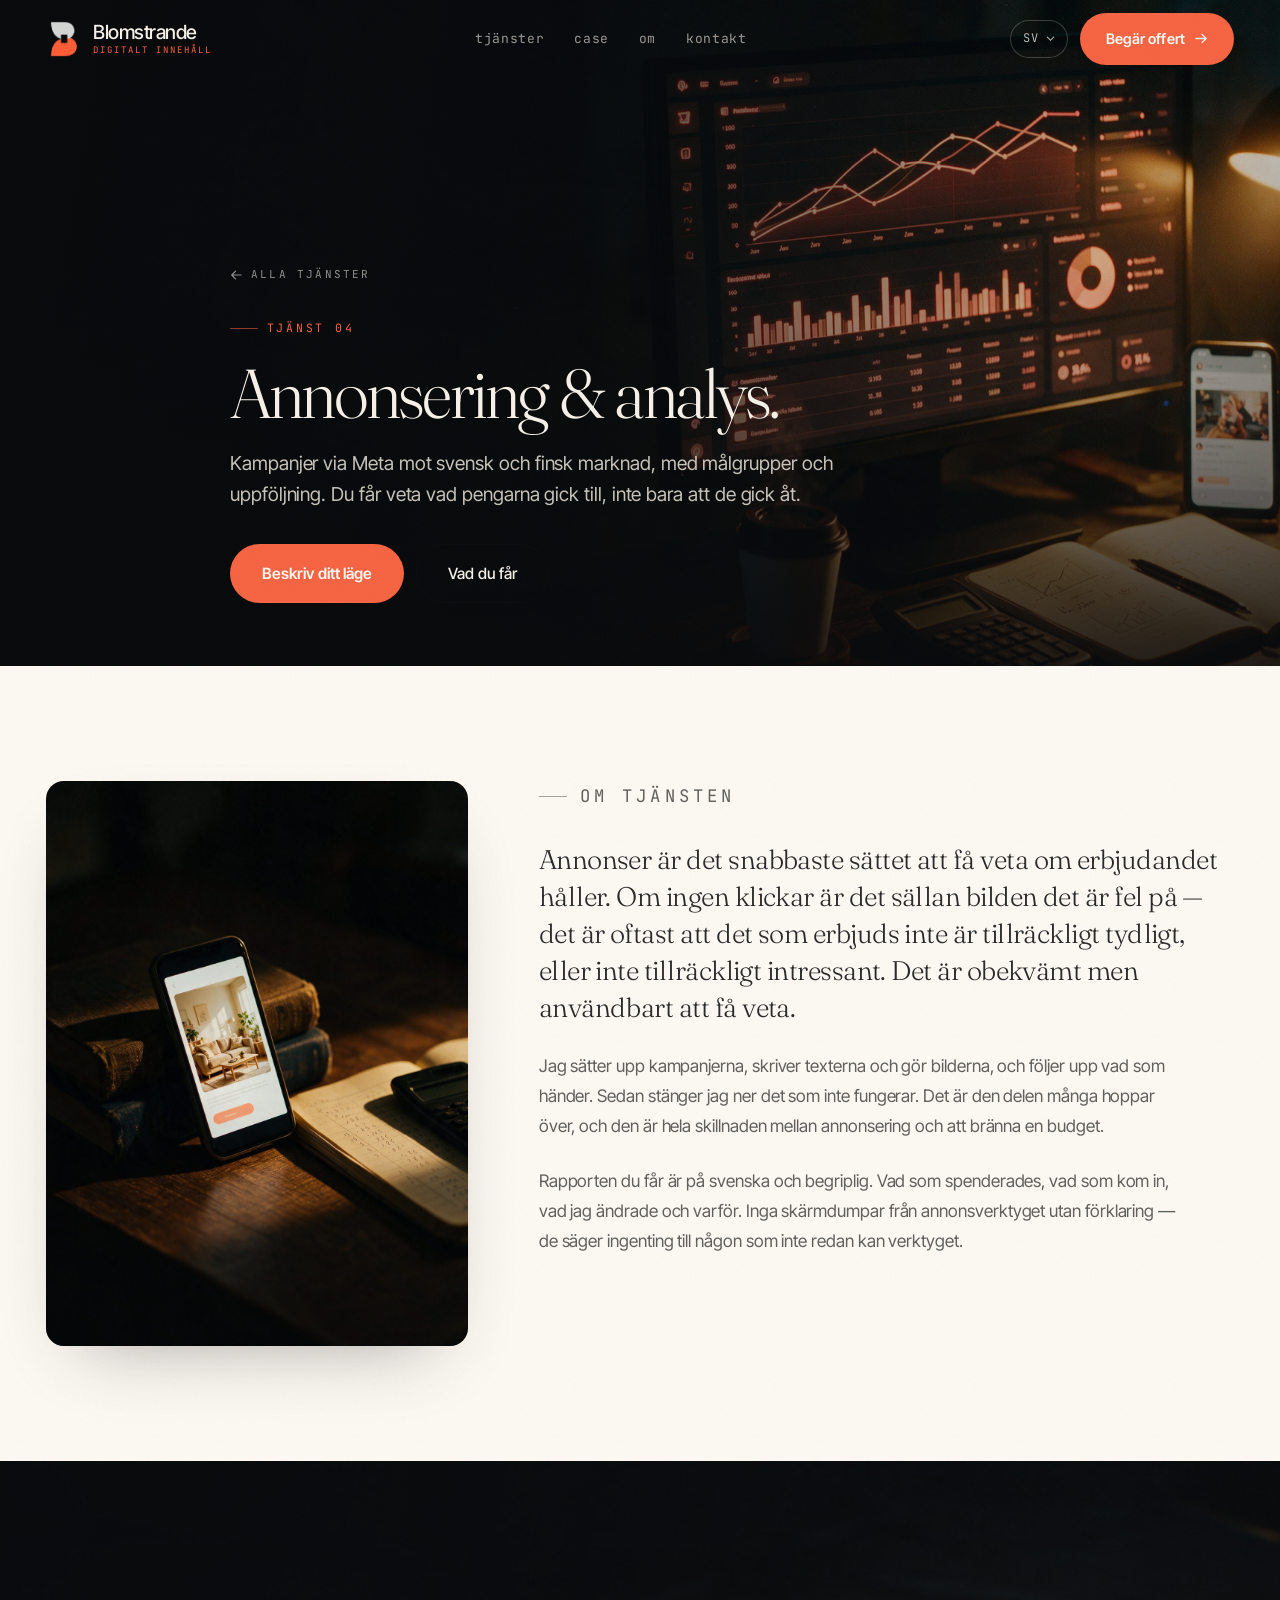
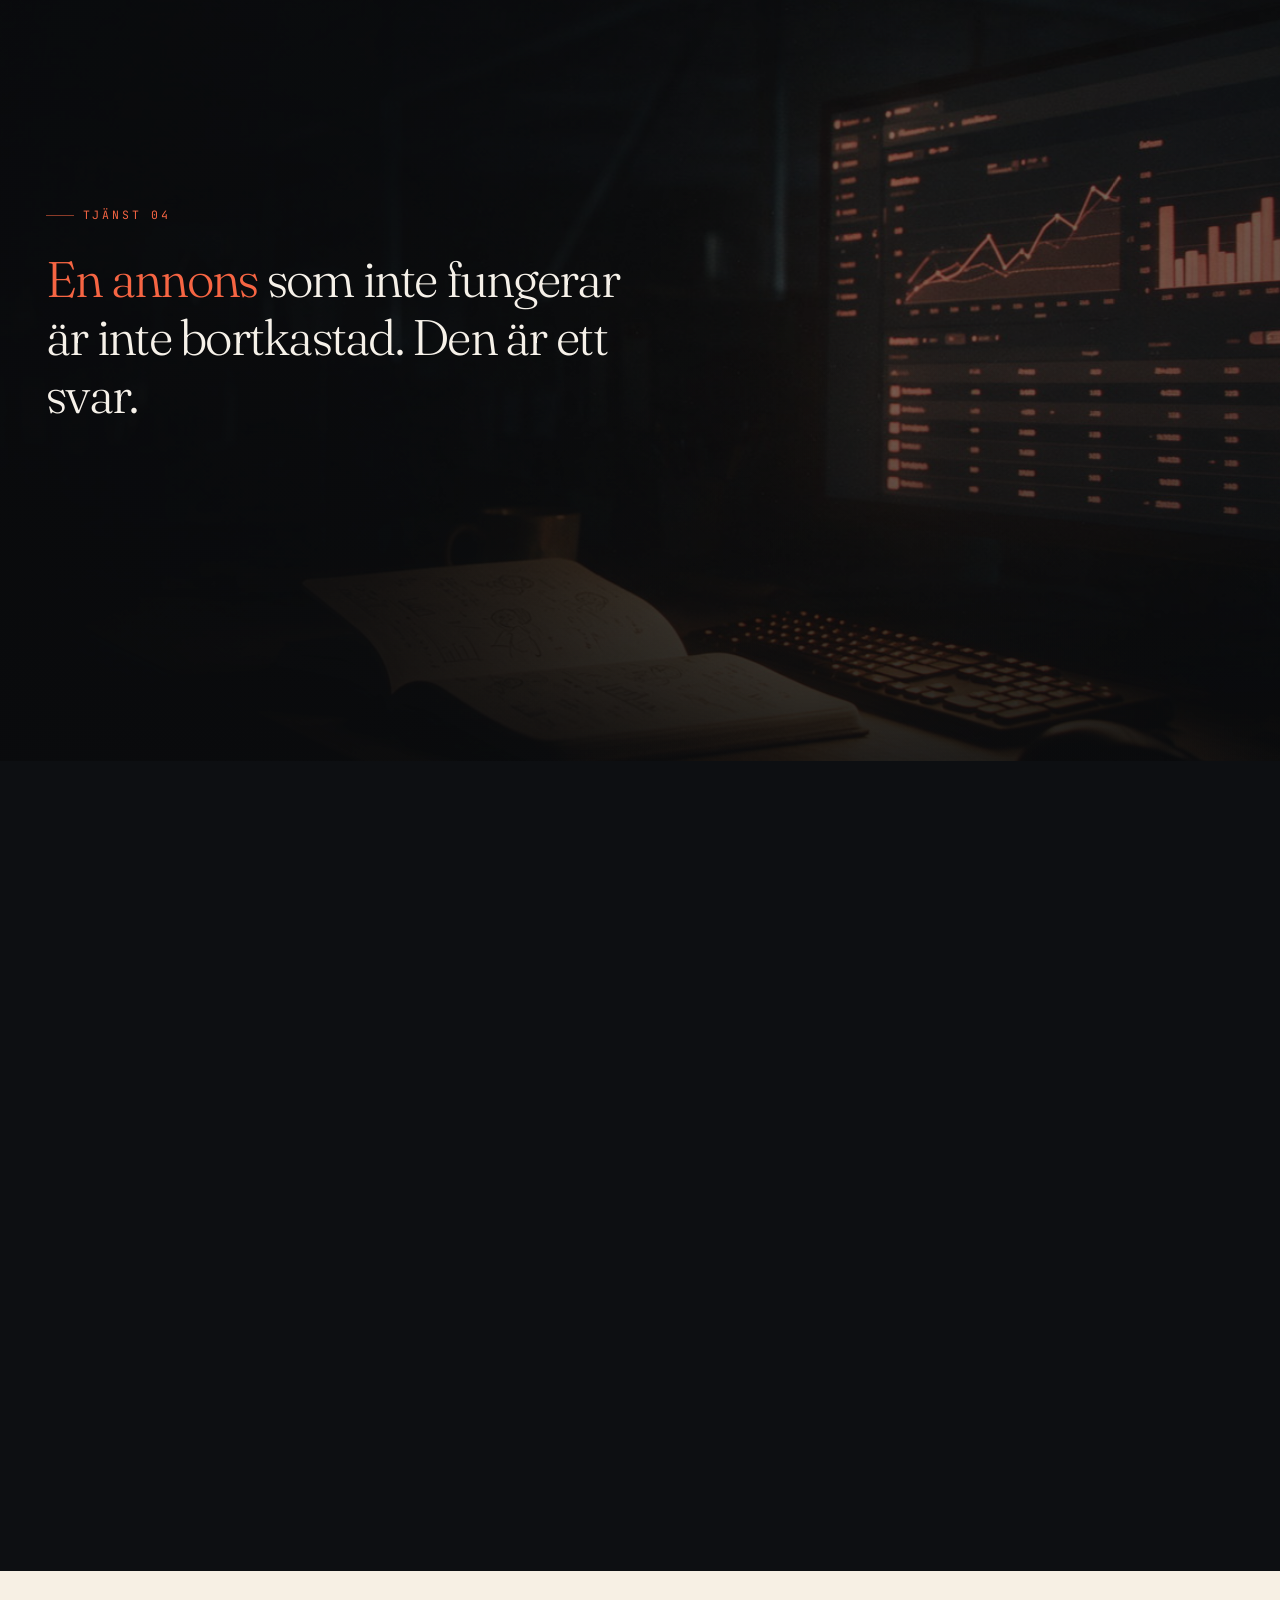
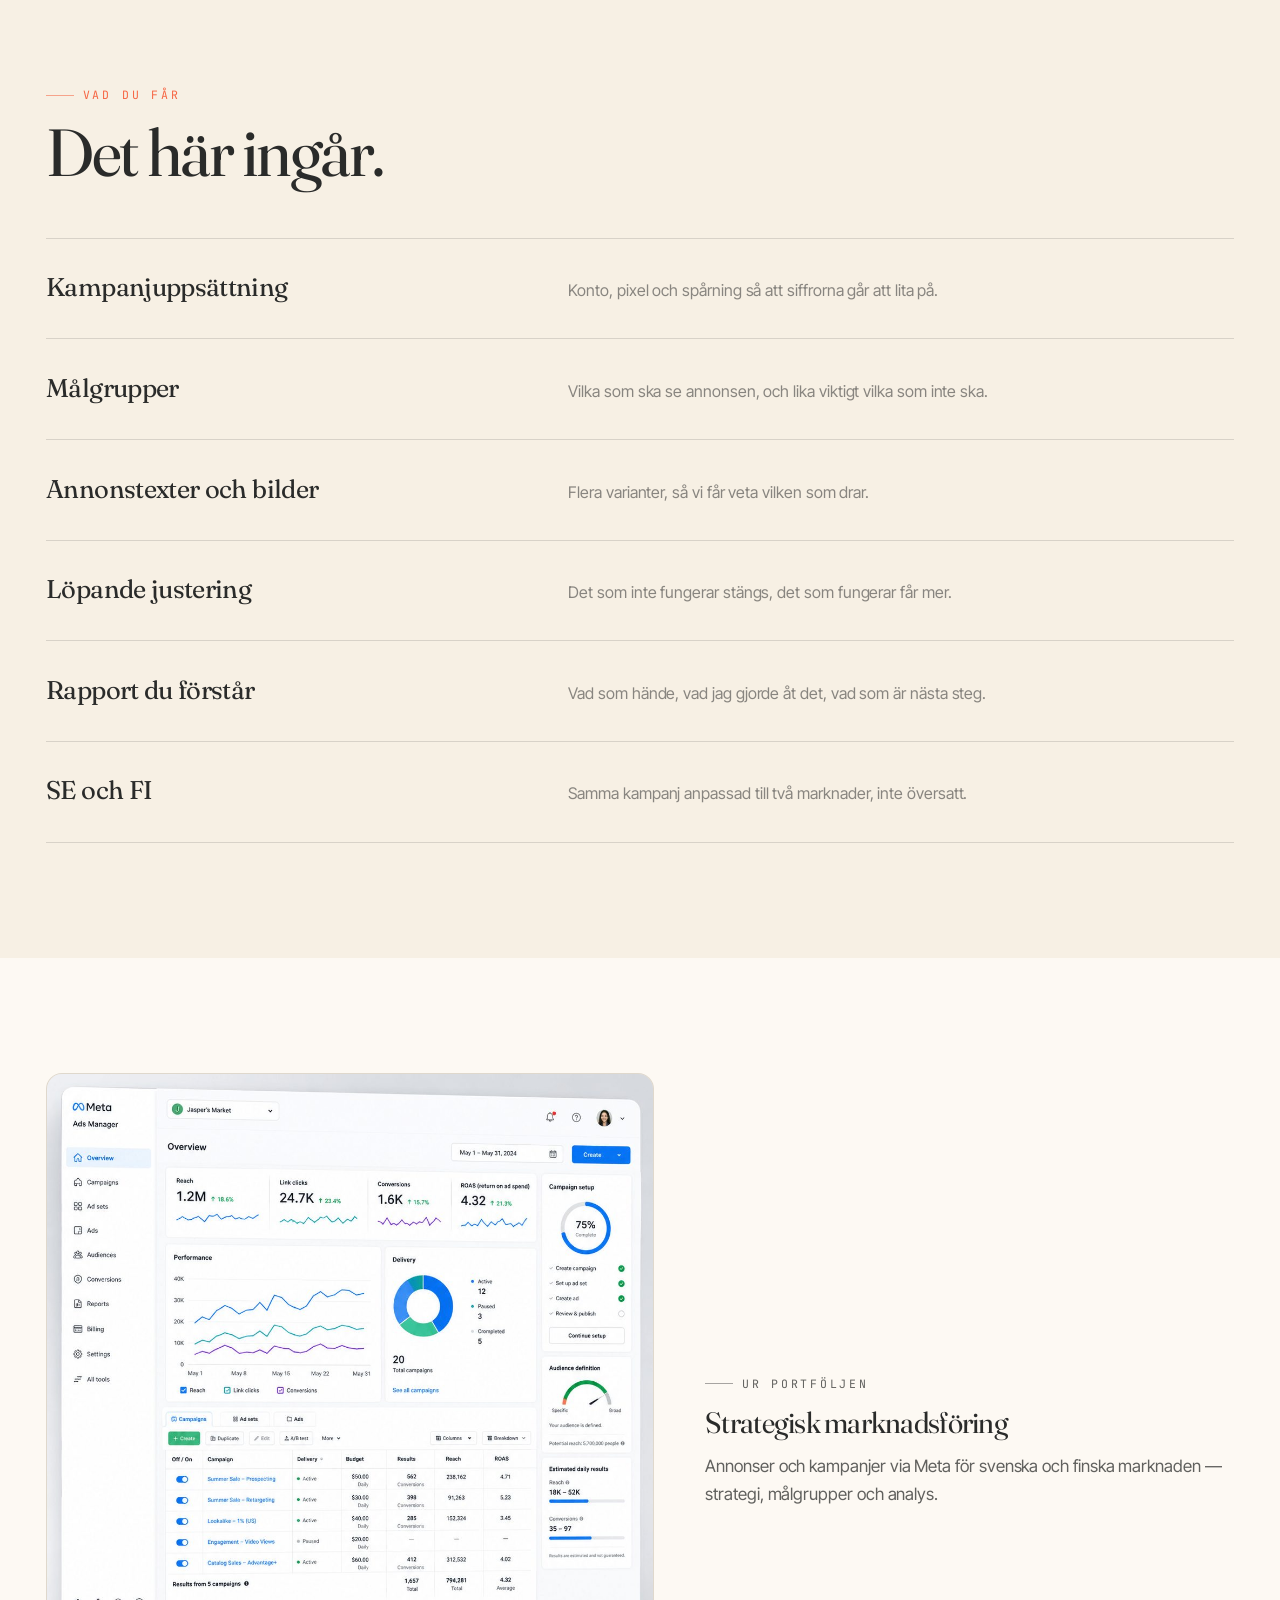
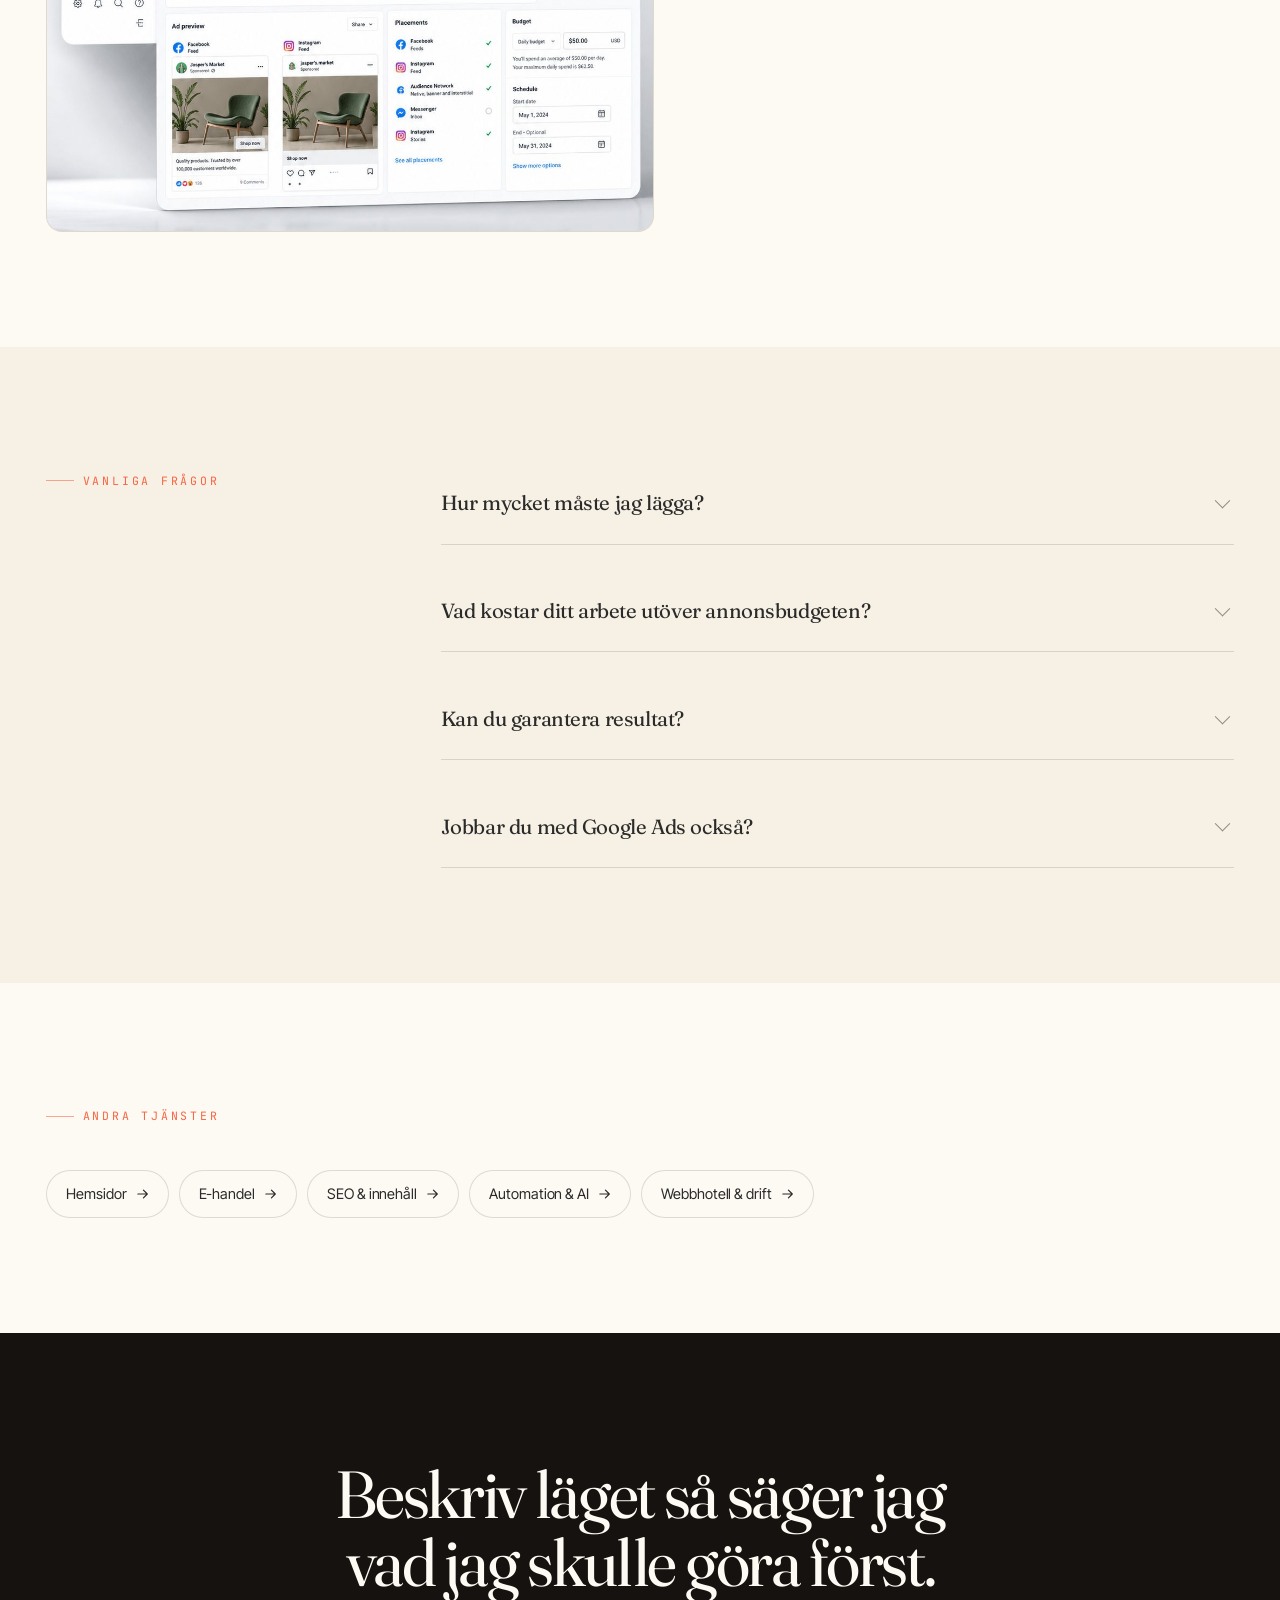
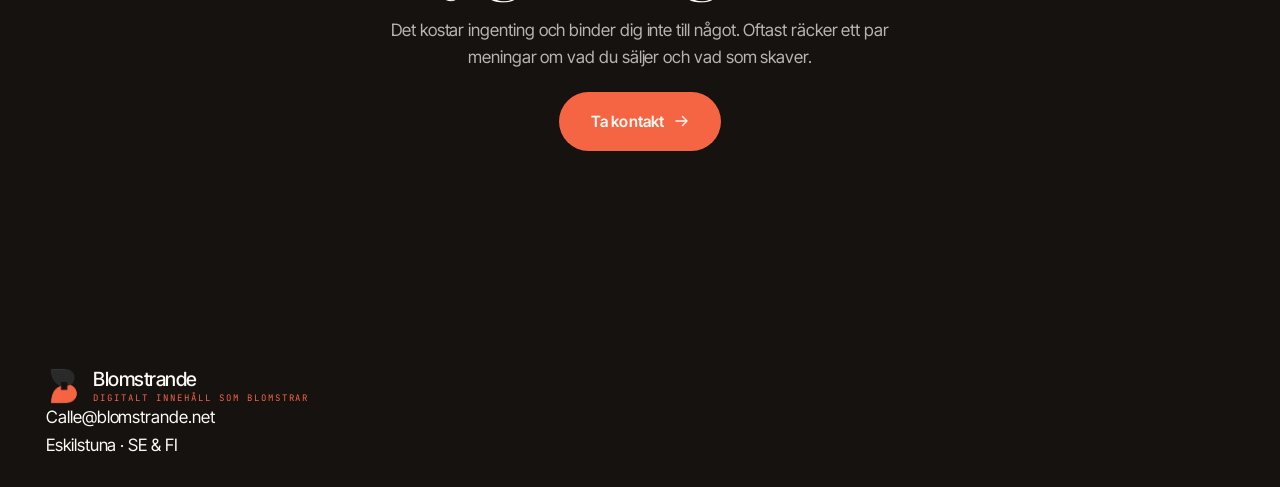
==== tjanster/annonsering-analys/index.html @ 5d193896 "tjänsternas undersidor" ====
<!DOCTYPE html>
<html lang="sv" data-title-sv="Annonsering & analys. — Blomstrande" data-title-en="Advertising & analytics. — Blomstrande">
<head>
<meta charset="utf-8">
<meta name="viewport" content="width=device-width, initial-scale=1, viewport-fit=cover">
<title>Annonsering & analys. — Blomstrande</title>
<meta name="description" content="Kampanjer via Meta mot svensk och finsk marknad, med målgrupper och uppföljning. Du får veta vad pengarna gick till, inte bara att de gick åt.">
<meta name="theme-color" content="#FDF9F3">
<link rel="canonical" href="https://blomstrande.net/tjanster/annonsering-analys/">

<meta property="og:type" content="article">
<meta property="og:title" content="Annonsering & analys. — Blomstrande">
<meta property="og:description" content="Kampanjer via Meta mot svensk och finsk marknad, med målgrupper och uppföljning. Du får veta vad pengarna gick till, inte bara att de gick åt.">
<meta property="og:url" content="https://blomstrande.net/tjanster/annonsering-analys/">
<meta property="og:image" content="https://blomstrande.net/assets/sub-annons.jpg">
<meta property="og:site_name" content="Blomstrande">
<meta name="twitter:card" content="summary_large_image">
<meta name="twitter:image" content="https://blomstrande.net/assets/sub-annons.jpg">

<link rel="icon" href="../../assets/logo-mark.png">
<link rel="preconnect" href="https://fonts.googleapis.com">
<link rel="preconnect" href="https://fonts.gstatic.com" crossorigin>
<link rel="stylesheet" href="https://fonts.googleapis.com/css2?family=Fraunces:ital,opsz,wght@0,9..144,300;0,9..144,400;0,9..144,500;1,9..144,300;1,9..144,400&family=Inter+Tight:wght@300;400;500;600&family=JetBrains+Mono:wght@400;500&display=swap">
<link rel="stylesheet" href="../../styles.css">

<script>
  document.documentElement.className += ' js';
  if (matchMedia('(prefers-reduced-motion: reduce)').matches) {
    document.documentElement.className += ' reduce';
  }
  try {
    var l = localStorage.getItem('bl-lang');
    if (l === 'en' || l === 'sv') document.documentElement.lang = l;
  } catch (e) {}
</script>
</head>

<body class="sub">

<div class="grain" aria-hidden="true"></div>
<div class="progress" id="progress" aria-hidden="true"></div>
<a class="skip" href="#innehall" data-i18n="skip">Hoppa till innehållet</a>

<header class="nav" id="nav">
  <div class="nav__in wrap">
    <a class="brand" href="../../index.html" aria-label="Blomstrande — Digitalt innehåll">
      <img class="brand__mark" src="../../assets/logo-mark.png" alt="" width="200" height="191" aria-hidden="true">
      <span class="brand__txt"><b>Blomstrande</b><i data-i18n="brandSub">Digitalt innehåll</i></span>
    </a>
    <nav class="nav__links" aria-label="Huvudmeny">
      <a href="../../index.html#tjanster"><span data-i18n="navServices">tjänster</span></a>
      <a href="../../index.html#case"><span data-i18n="navWork">case</span></a>
      <a href="../../index.html#om"><span data-i18n="navAbout">om</span></a>
      <a href="../../index.html#kontakt"><span data-i18n="navContact">kontakt</span></a>
    </nav>
    <div class="nav__side">
      <div class="lang" id="lang">
        <button class="lang__btn" type="button" aria-haspopup="true" aria-expanded="false" id="langBtn">
          <span id="langCur">SV</span>
          <svg viewBox="0 0 10 10" width="9" height="9" aria-hidden="true"><path d="M1.5 3.5 5 7l3.5-3.5" fill="none" stroke="currentColor" stroke-width="1.2" stroke-linecap="round"/></svg>
        </button>
        <div class="lang__menu" role="menu">
          <button type="button" data-lang="sv" role="menuitem"><b>SV</b> Svenska</button>
          <button type="button" data-lang="en" role="menuitem"><b>EN</b> English</button>
        </div>
      </div>
      <a class="btn btn--gold" href="../../index.html#kontakt" data-magnetic>
        <span data-i18n="navCta">Begär offert</span>
        <svg class="btn__arw" viewBox="0 0 14 14" width="13" height="13" aria-hidden="true"><path d="M1 7h11M7.5 2.5 12 7l-4.5 4.5" fill="none" stroke="currentColor" stroke-width="1.35" stroke-linecap="round" stroke-linejoin="round"/></svg>
      </a>
      <button class="burger" id="burger" type="button" aria-label="Meny" aria-expanded="false"><span></span></button>
    </div>
  </div>
</header>

<div class="mobile" id="mobile">
  <nav class="mobile__nav">
    <a href="../../index.html#tjanster"><em>01</em> <span data-i18n="navServices">tjänster</span></a>
    <a href="../../index.html#case"><em>02</em> <span data-i18n="navWork">case</span></a>
    <a href="../../index.html#om"><em>03</em> <span data-i18n="navAbout">om</span></a>
    <a href="../../index.html#kontakt"><em>04</em> <span data-i18n="navContact">kontakt</span></a>
  </nav>
  <div class="mobile__foot">
    <a href="mailto:Calle@blomstrande.net">Calle@blomstrande.net</a>
    <span>Eskilstuna · SE</span>
  </div>
</div>

<main id="innehall">

<section class="subhero" data-spotlight>
  <div class="subhero__media" aria-hidden="true">
    <img src="../../assets/sub-annons.jpg" alt="" width="1920" height="1080" fetchpriority="high">
  </div>
  <div class="subhero__scrim" aria-hidden="true"></div>
  <div class="wrap subhero__in">
    <a class="tillbaka" href="../../index.html#tjanster">
      <svg viewBox="0 0 14 14" width="12" height="12" fill="none" aria-hidden="true"><path d="M13 7H2M6.5 2.5 2 7l4.5 4.5" stroke="currentColor" stroke-width="1.4" stroke-linecap="round" stroke-linejoin="round"/></svg>
      <span data-i18n="allaTjanster">Alla tjänster</span>
    </a>
    <p class="eyebrow" data-i18n="p4eyebrow">Tjänst 04</p>
    <h1 class="h1 subhero__h1" data-i18n="p4h1">Annonsering &amp; analys.</h1>
    <p class="subhero__lead" data-i18n="p4lead">Kampanjer via Meta mot svensk och finsk marknad, med målgrupper och uppföljning. Du får veta vad pengarna gick till, inte bara att de gick åt.</p>
    <div class="subhero__cta">
      <a class="btn btn--gold btn--lg" href="../../index.html#kontakt" data-magnetic><span data-i18n="subCta">Beskriv ditt läge</span></a>
      <a class="btn btn--ghost btn--lg" href="#far" data-magnetic><span data-i18n="subCta2">Vad du får</span></a>
    </div>
  </div>
</section>

<section class="sektion">
  <div class="wrap intro">
    <figure class="intro__bild" data-reveal>
      <img src="../../assets/sub-annonsering-analys-detalj.jpg" alt="" loading="lazy" width="1200" height="1600">
    </figure>
    <div class="intro__text">
      <p class="eyebrow" data-reveal><span data-i18n="omTjansten">Om tjänsten</span></p>
        <p data-reveal data-i18n="p4p0">Annonser är det snabbaste sättet att få veta om erbjudandet håller. Om ingen klickar är det sällan bilden det är fel på — det är oftast att det som erbjuds inte är tillräckligt tydligt, eller inte tillräckligt intressant. Det är obekvämt men användbart att få veta.</p>
        <p data-reveal data-i18n="p4p1">Jag sätter upp kampanjerna, skriver texterna och gör bilderna, och följer upp vad som händer. Sedan stänger jag ner det som inte fungerar. Det är den delen många hoppar över, och den är hela skillnaden mellan annonsering och att bränna en budget.</p>
        <p data-reveal data-i18n="p4p2">Rapporten du får är på svenska och begriplig. Vad som spenderades, vad som kom in, vad jag ändrade och varför. Inga skärmdumpar från annonsverktyget utan förklaring — de säger ingenting till någon som inte redan kan verktyget.</p>
    </div>
  </div>
</section>

<!-- Bandet: bilden nålas fast och meningen tänds ord för ord med scrollen.
     Klippningen ligger i __pin, aldrig på sektionen — overflow:hidden på en
     förälder skapar en scroll-container och dödar position:sticky. -->
<section class="tband">
  <div class="tband__bg" aria-hidden="true">
    <div class="tband__pin"><img src="../../assets/sub-annonsering-analys-band.jpg" alt="" loading="lazy" width="2560" height="1097"></div>
  </div>
  <div class="tband__track" data-scrub-track>
    <div class="tband__sticky">
      <div class="wrap">
        <p class="eyebrow eyebrow--light"><span data-i18n="p4eyebrow">Tjänst 04</span></p>
        <p class="scrub" data-scrub-text data-i18n="p4band">En annons som inte fungerar är inte bortkastad. Den är ett svar.</p>
      </div>
    </div>
  </div>
</section>

<section class="sektion sektion--band" id="far">
  <div class="wrap">
    <div class="sub__head">
      <p class="eyebrow" data-reveal><span data-i18n="duFar">Vad du får</span></p>
      <h2 class="h2" data-reveal data-i18n="duFarTitel">Det här ingår.</h2>
    </div>
    <ol class="far" data-reveal-group>
        <li data-reveal>
          <h3 data-i18n="p4f0t">Kampanjuppsättning</h3>
          <p data-i18n="p4f0b">Konto, pixel och spårning så att siffrorna går att lita på.</p>
        </li>
        <li data-reveal>
          <h3 data-i18n="p4f1t">Målgrupper</h3>
          <p data-i18n="p4f1b">Vilka som ska se annonsen, och lika viktigt vilka som inte ska.</p>
        </li>
        <li data-reveal>
          <h3 data-i18n="p4f2t">Annonstexter och bilder</h3>
          <p data-i18n="p4f2b">Flera varianter, så vi får veta vilken som drar.</p>
        </li>
        <li data-reveal>
          <h3 data-i18n="p4f3t">Löpande justering</h3>
          <p data-i18n="p4f3b">Det som inte fungerar stängs, det som fungerar får mer.</p>
        </li>
        <li data-reveal>
          <h3 data-i18n="p4f4t">Rapport du förstår</h3>
          <p data-i18n="p4f4b">Vad som hände, vad jag gjorde åt det, vad som är nästa steg.</p>
        </li>
        <li data-reveal>
          <h3 data-i18n="p4f5t">SE och FI</h3>
          <p data-i18n="p4f5b">Samma kampanj anpassad till två marknader, inte översatt.</p>
        </li>
    </ol>
  </div>
</section>

<section class="sektion">
  <div class="wrap casebox" data-reveal>
    <figure class="casebox__media"><img src="../../assets/meta-portfolio.jpg" alt="Strategisk marknadsföring" loading="lazy" width="1200" height="800"></figure>
    <div class="casebox__body">
      <p class="eyebrow"><span data-i18n="uttag">Ur portföljen</span></p>
      <h2 class="h3">Strategisk marknadsföring</h2>
      <p data-i18n="p4caseb">Annonser och kampanjer via Meta för svenska och finska marknaden — strategi, målgrupper och analys.</p>
      <div class="casebox__cta"></div>
    </div>
  </div>
</section>

<section class="sektion sektion--band">
  <div class="wrap sub__grid">
    <div class="sub__aside">
      <p class="eyebrow" data-reveal><span data-i18n="vanliga">Vanliga frågor</span></p>
    </div>
    <div class="sub__prose">
        <details class="fq" data-reveal>
          <summary><span data-i18n="p4q0f">Hur mycket måste jag lägga?</span></summary>
          <p data-i18n="p4q0s">Tillräckligt för att få veta något. Under ett par tusen i månaden hinner algoritmen sällan lära sig, och då betalar du för brus. Jag säger till om budgeten är för liten för att vara meningsfull.</p>
        </details>
        <details class="fq" data-reveal>
          <summary><span data-i18n="p4q1f">Vad kostar ditt arbete utöver annonsbudgeten?</span></summary>
          <p data-i18n="p4q1s">Det beror på hur mycket som ska göras löpande. Beskriv vad du säljer och till vem, så säger jag vad jag skulle börja med och vad det skulle innebära.</p>
        </details>
        <details class="fq" data-reveal>
          <summary><span data-i18n="p4q2f">Kan du garantera resultat?</span></summary>
          <p data-i18n="p4q2s">Nej, och du ska vara skeptisk mot den som gör det. Jag kan garantera att du får veta vad som hände och varför, och att vi slutar göra det som inte fungerar.</p>
        </details>
        <details class="fq" data-reveal>
          <summary><span data-i18n="p4q3f">Jobbar du med Google Ads också?</span></summary>
          <p data-i18n="p4q3s">Meta är där jag är starkast och där jag lägger de flesta kronorna åt kunder. Behöver du sökannonsering säger jag hellre det rakt ut än låtsas.</p>
        </details>
    </div>
  </div>
</section>

<section class="sektion vidare">
  <div class="wrap">
    <p class="eyebrow" data-reveal><span data-i18n="andraTjanster">Andra tjänster</span></p>
    <div class="vidare__rad" data-reveal>
        <a class="vidare__i" href="../hemsidor/index.html"><span>Hemsidor</span><svg viewBox="0 0 14 14" width="12" height="12" fill="none" aria-hidden="true"><path d="M1 7h11M7.5 2.5 12 7l-4.5 4.5" stroke="currentColor" stroke-width="1.4" stroke-linecap="round" stroke-linejoin="round"/></svg></a>
        <a class="vidare__i" href="../e-handel/index.html"><span>E-handel</span><svg viewBox="0 0 14 14" width="12" height="12" fill="none" aria-hidden="true"><path d="M1 7h11M7.5 2.5 12 7l-4.5 4.5" stroke="currentColor" stroke-width="1.4" stroke-linecap="round" stroke-linejoin="round"/></svg></a>
        <a class="vidare__i" href="../seo-innehall/index.html"><span>SEO & innehåll</span><svg viewBox="0 0 14 14" width="12" height="12" fill="none" aria-hidden="true"><path d="M1 7h11M7.5 2.5 12 7l-4.5 4.5" stroke="currentColor" stroke-width="1.4" stroke-linecap="round" stroke-linejoin="round"/></svg></a>
        <a class="vidare__i" href="../automation-ai/index.html"><span>Automation & AI</span><svg viewBox="0 0 14 14" width="12" height="12" fill="none" aria-hidden="true"><path d="M1 7h11M7.5 2.5 12 7l-4.5 4.5" stroke="currentColor" stroke-width="1.4" stroke-linecap="round" stroke-linejoin="round"/></svg></a>
        <a class="vidare__i" href="../webbhotell-drift/index.html"><span>Webbhotell & drift</span><svg viewBox="0 0 14 14" width="12" height="12" fill="none" aria-hidden="true"><path d="M1 7h11M7.5 2.5 12 7l-4.5 4.5" stroke="currentColor" stroke-width="1.4" stroke-linecap="round" stroke-linejoin="round"/></svg></a>
    </div>
  </div>
</section>

<section class="subslut">
  <div class="wrap subslut__in" data-reveal>
    <h2 class="h2" data-i18n="subSlutTitel">Beskriv läget så säger jag vad jag skulle göra först.</h2>
    <p data-i18n="subSlutText">Det kostar ingenting och binder dig inte till något. Oftast räcker ett par meningar om vad du säljer och vad som skaver.</p>
    <a class="btn btn--gold btn--lg" href="../../index.html#kontakt" data-magnetic>
      <span data-i18n="subSlutCta">Ta kontakt</span>
      <svg class="btn__arw" viewBox="0 0 14 14" width="14" height="14" aria-hidden="true"><path d="M1 7h11M7.5 2.5 12 7l-4.5 4.5" fill="none" stroke="currentColor" stroke-width="1.35" stroke-linecap="round" stroke-linejoin="round"/></svg>
    </a>
  </div>
</section>

</main>

<footer class="foot">
  <div class="wrap foot__in">
    <a class="brand" href="../../index.html" aria-label="Blomstrande">
      <img class="brand__mark" src="../../assets/logo-mark.png" alt="" width="200" height="191" aria-hidden="true">
      <span class="brand__txt"><b>Blomstrande</b><i data-i18n="footTag">Digitalt innehåll som blomstrar</i></span>
    </a>
    <p class="foot__mail"><a href="mailto:Calle@blomstrande.net">Calle@blomstrande.net</a></p>
    <p class="foot__ort">Eskilstuna · SE &amp; FI</p>
  </div>
</footer>

<script src="../../i18n.js"></script>
<script src="../../assets/i18n-tjanster.js"></script>
<script src="../../app.js"></script>
</body>
</html>
---- styles.css ----
/* ==========================================================================
   Blomstrande — Carl-Johan Blomstrand, portfölj 2026
   Ordning: tokens · bas · komponenter · sektioner · rörelse · responsivt
   ========================================================================== */

:root{
  /* Färg — hämtad ur logotypen -------------------------------------------
     papper #FDF9F3 · kol #2A2B2A · korall #F66543
     Namnen nedan är semantiska: --ink-950 är alltid "sidans botten" och
     --cream är alltid "texten", oavsett om temat är ljust eller mörkt. Det
     gör att hela sajten byter skepnad genom att bara byta det här blocket. */
  --ink-950:#FDF9F3;   /* sidans botten */
  --ink-900:#F7F0E4;   /* avvikande sektion */
  --ink-850:#FFFFFF;   /* kort och paneler */
  --ink-800:#EFE7DA;   /* bildplatta */
  --ink-700:#E4DACB;
  --ink-600:#D6CABA;

  --cream:#2A2B2A;                      /* text */
  --cream-2:rgba(42,43,42,.74);
  --cream-3:rgba(42,43,42,.54);
  --cream-4:rgba(42,43,42,.32);

  --gold:#F66543;                       /* accent */
  --gold-hi:#FF8362;
  --gold-lo:#CE472A;
  --accent-rgb:246,101,67;

  --line:rgba(42,43,42,.15);
  --line-2:rgba(42,43,42,.08);

  --invert-bg:#15120F;                  /* den mörka sektionen */
  --invert-fg:#FDF9F3;
  --veil:rgba(31,32,31,.86);            /* slöja över bild */
  --shadow-strong:0 30px 70px -38px rgba(42,43,42,.45);
  --shadow-soft:0 18px 50px -28px rgba(42,43,42,.30);
  --grain-blend:multiply;
  --grain-opacity:.05;

  /* Typsnitt ------------------------------------------------------------ */
  --f-display:'Fraunces','Iowan Old Style',Georgia,serif;
  --f-body:'Inter Tight','Helvetica Neue',Arial,sans-serif;
  --f-mono:'JetBrains Mono',ui-monospace,SFMono-Regular,Menlo,monospace;

  /* Mått ---------------------------------------------------------------- */
  --wrap:1560px;
  --pad:clamp(20px,3.6vw,56px);
  --gap:clamp(80px,11vw,180px);
  --nav-h:78px;
  --r:14px;

  --ease:cubic-bezier(.16,1,.3,1);
  --ease-io:cubic-bezier(.76,0,.24,1);
}

/* Mörkt tema — sätt data-theme="dark" på <html> i index.html ------------- */
html[data-theme="dark"]{
  --ink-950:#191A19;
  --ink-900:#1E1F1E;
  --ink-850:#242624;
  --ink-800:#2C2E2C;
  --ink-700:#383A38;
  --ink-600:#4A4D4A;

  --cream:#FDF9F3;
  --cream-2:rgba(253,249,243,.74);
  --cream-3:rgba(253,249,243,.50);
  --cream-4:rgba(253,249,243,.26);

  --gold:#F66543;
  --gold-hi:#FF8362;
  --gold-lo:#B93D22;

  --line:rgba(253,249,243,.13);
  --line-2:rgba(253,249,243,.07);

  --invert-bg:#FDF9F3;
  --invert-fg:#2A2B2A;
  --veil:rgba(20,21,20,.88);
  --shadow-strong:0 30px 70px -34px rgba(0,0,0,.85);
  --shadow-soft:0 18px 50px -26px rgba(0,0,0,.6);
  --grain-blend:screen;
  --grain-opacity:.035;
}

*,*::before,*::after{box-sizing:border-box;}

html{
  scroll-behavior:smooth;
  background:var(--ink-950);
  -webkit-text-size-adjust:100%;
}
html.reduce{scroll-behavior:auto;}

body{
  margin:0;
  font-family:var(--f-body);
  font-size:17px;
  line-height:1.62;
  font-weight:400;
  letter-spacing:-.004em;
  color:var(--cream);
  background:var(--ink-950);
  overflow-x:clip;
  -webkit-font-smoothing:antialiased;
  -moz-osx-font-smoothing:grayscale;
}
body.is-locked{overflow:hidden;}

h1,h2,h3,h4,p,figure,blockquote{margin:0;}
ul,ol{margin:0;padding:0;list-style:none;}
a{color:inherit;text-decoration:none;}
img{display:block;max-width:100%;height:auto;}
button{font:inherit;color:inherit;background:none;border:0;padding:0;cursor:pointer;}
input,textarea{font:inherit;color:inherit;}
::selection{background:var(--gold);color:var(--ink-950);}

.wrap{width:min(var(--wrap),100% - var(--pad)*2);margin-inline:auto;}

.skip{
  position:fixed;top:10px;left:10px;z-index:999;
  padding:10px 16px;border-radius:999px;
  background:var(--gold);color:var(--ink-950);font-size:14px;font-weight:600;
  transform:translateY(-200%);transition:transform .3s var(--ease);
}
.skip:focus-visible{transform:none;}

:focus-visible{outline:2px solid var(--gold);outline-offset:3px;border-radius:4px;}

/* --- Typografi ----------------------------------------------------------- */
.h1,.h2,.h3{
  font-family:var(--f-display);
  font-weight:400;
  font-variation-settings:'SOFT' 0,'WONK' 0,'opsz' 80;
  line-height:1.02;
  letter-spacing:-.035em;
  text-wrap:balance;
}
.h2{font-size:clamp(34px,5.2vw,72px);}
.h2--xl{font-size:clamp(40px,6.6vw,92px);}
.h3{font-size:clamp(22px,2.3vw,30px);letter-spacing:-.025em;}

.lead{font-size:clamp(18px,1.5vw,21px);line-height:1.6;color:var(--cream-2);}

.eyebrow{
  display:inline-flex;align-items:center;gap:.75em;
  font-family:var(--f-mono);font-size:11.5px;letter-spacing:.24em;text-transform:uppercase;
  color:var(--gold);margin-bottom:22px;
}
.eyebrow::before{content:"";width:28px;height:1px;background:currentColor;opacity:.55;}

/* --- Knappar ------------------------------------------------------------- */
.btn{
  position:relative;display:inline-flex;align-items:center;justify-content:center;gap:.7em;
  padding:14px 26px;border-radius:999px;
  font-size:14.5px;font-weight:500;letter-spacing:.005em;white-space:nowrap;
  isolation:isolate;overflow:hidden;
  transition:color .4s var(--ease),transform .5s var(--ease),box-shadow .5s var(--ease);
}
.btn--lg{padding:17px 32px;font-size:15.5px;}
.btn--full{width:100%;}
.btn__arw{transition:transform .45s var(--ease);}
.btn:hover .btn__arw{transform:translateX(4px);}

.btn--gold{background:var(--gold);color:var(--ink-950);font-weight:600;}
.btn--gold::before{
  content:"";position:absolute;inset:0;z-index:-1;
  background:linear-gradient(100deg,var(--gold-hi),var(--gold));
  opacity:0;transition:opacity .45s var(--ease);
}
.btn--gold:hover{transform:translateY(-2px);box-shadow:0 14px 40px -12px rgba(var(--accent-rgb),.45);}
.btn--gold:hover::before{opacity:1;}

.btn--ghost{color:var(--cream);box-shadow:inset 0 0 0 1px var(--line);}
.hero .btn--ghost{box-shadow:inset 0 0 0 1px rgba(246,241,233,.30);}
.hero .btn--ghost::before{background:var(--cream);}
.hero .btn--ghost:hover{color:#14161A;}
.btn--ghost::before{
  content:"";position:absolute;inset:0;z-index:-1;background:var(--cream);
  transform:translateY(101%);transition:transform .5s var(--ease);
}
.btn--ghost:hover{color:var(--ink-950);}
.btn--ghost:hover::before{transform:translateY(0);}

/* --- Grain + läsprogress ------------------------------------------------- */
.grain{
  position:fixed;inset:-100%;z-index:60;pointer-events:none;
  opacity:var(--grain-opacity);mix-blend-mode:var(--grain-blend);
  background-image:url("data:image/svg+xml,%3Csvg xmlns='http://www.w3.org/2000/svg' width='200' height='200'%3E%3Cfilter id='n'%3E%3CfeTurbulence type='fractalNoise' baseFrequency='.85' numOctaves='3'/%3E%3C/filter%3E%3Crect width='200' height='200' filter='url(%23n)'/%3E%3C/svg%3E");
  animation:grainShift 7s steps(6) infinite;
}
@keyframes grainShift{
  0%{transform:translate(0,0)}   16%{transform:translate(-3%,-4%)}
  33%{transform:translate(2%,-2%)}50%{transform:translate(-2%,3%)}
  66%{transform:translate(3%,2%)} 83%{transform:translate(-3%,1%)}
  100%{transform:translate(0,0)}
}

.progress{
  position:fixed;top:0;left:0;height:2px;width:0;z-index:70;
  background:linear-gradient(90deg,var(--gold-lo),var(--gold),var(--gold-hi));
}

/* --- Laddning ------------------------------------------------------------ */
.loader{
  position:fixed;inset:0;z-index:100;
  display:grid;place-items:center;
  background:var(--ink-950);
  transition:transform 1s var(--ease-io),opacity .5s .35s ease;
}
.loader.is-done{transform:translateY(-101%);}
.loader__inner{display:flex;align-items:center;gap:20px;}
.loader__logo{width:auto;height:clamp(64px,11vw,110px);}
html[data-theme="dark"] .loader__logo{filter:invert(1) hue-rotate(180deg) saturate(1.2);}
.loader__count{font-family:var(--f-mono);font-size:14px;color:var(--gold);}
.loader__bar{position:absolute;left:0;bottom:0;height:1px;width:100%;background:var(--line-2);}
.loader__bar i{display:block;height:100%;width:0;background:var(--gold);}
html:not(.js) .loader{display:none;}

/* --- Navigation ---------------------------------------------------------- */
.nav{
  position:fixed;top:0;left:0;right:0;z-index:50;
  transition:background .5s var(--ease),backdrop-filter .5s var(--ease),border-color .5s var(--ease);
  border-bottom:1px solid transparent;
}
.nav:not(.is-stuck){color:#F6F1E9;}
.nav:not(.is-stuck) .nav__links a{color:rgba(246,241,233,.62);}
.nav:not(.is-stuck) .nav__links a:hover,.nav:not(.is-stuck) .nav__links a.is-active{color:#F6F1E9;}
.nav:not(.is-stuck) .brand__mark{filter:invert(1) hue-rotate(180deg) saturate(1.15);}
.nav:not(.is-stuck) .brand__txt b{color:#F6F1E9;}
.nav:not(.is-stuck) .lang__btn{color:rgba(246,241,233,.75);box-shadow:inset 0 0 0 1px rgba(246,241,233,.22);}
.nav:not(.is-stuck) .burger span,.nav:not(.is-stuck) .burger span::before,.nav:not(.is-stuck) .burger span::after{background:#F6F1E9;}
.nav:not(.is-stuck) .burger{box-shadow:inset 0 0 0 1px rgba(246,241,233,.22);}
.nav.is-stuck{
  background:color-mix(in srgb,var(--ink-950) 78%,transparent);
  -webkit-backdrop-filter:blur(16px) saturate(1.4);
  backdrop-filter:blur(16px) saturate(1.4);
  border-bottom-color:var(--line-2);
}
.nav__in{display:flex;align-items:center;justify-content:space-between;gap:26px;height:var(--nav-h);}

.brand{display:flex;align-items:center;gap:11px;}
.brand__mark{width:auto;height:36px;}
html[data-theme="dark"] .brand__mark{filter:invert(1) hue-rotate(180deg) saturate(1.15);}
.brand__txt{display:flex;flex-direction:column;line-height:1.1;}
.brand__txt b{font-family:var(--f-body);font-size:19.5px;font-weight:500;letter-spacing:-.025em;}
.brand__txt i{font-family:var(--f-mono);font-style:normal;font-size:9px;letter-spacing:.22em;text-transform:uppercase;color:var(--gold);margin-top:3px;}

.nav__links{display:flex;align-items:center;gap:30px;}
.nav__links a{
  position:relative;font-family:var(--f-mono);font-size:13px;letter-spacing:.05em;
  color:var(--cream-3);padding:6px 0;transition:color .3s ease;
}
.nav__links a::after{
  content:"";position:absolute;left:0;right:0;bottom:0;height:1px;background:var(--gold);
  transform:scaleX(0);transform-origin:left;transition:transform .45s var(--ease);
}
.nav__links a:hover,.nav__links a.is-active{color:var(--cream);}
.nav__links a.is-active::after,.nav__links a:hover::after{transform:scaleX(1);}

.nav__side{display:flex;align-items:center;gap:12px;}

.lang{position:relative;}
.lang__btn{
  display:flex;align-items:center;gap:7px;padding:9px 13px;border-radius:999px;
  box-shadow:inset 0 0 0 1px var(--line);
  font-family:var(--f-mono);font-size:12px;letter-spacing:.08em;color:var(--cream-2);
  transition:box-shadow .3s ease,color .3s ease;
}
.lang__btn:hover{color:var(--cream);box-shadow:inset 0 0 0 1px var(--cream-4);}
.lang__btn svg{transition:transform .35s var(--ease);}
.lang.is-open .lang__btn svg{transform:rotate(180deg);}
.lang__menu{
  position:absolute;top:calc(100% + 8px);right:0;min-width:168px;padding:7px;
  background:var(--ink-850);border:1px solid var(--line);border-radius:12px;
  box-shadow:var(--shadow-soft);
  opacity:0;visibility:hidden;transform:translateY(-6px);
  transition:opacity .3s var(--ease),transform .3s var(--ease),visibility .3s;
}
.lang.is-open .lang__menu{opacity:1;visibility:visible;transform:none;}
.lang__menu button{
  display:flex;align-items:center;gap:10px;width:100%;padding:9px 12px;border-radius:8px;
  font-size:14px;color:var(--cream-2);transition:background .25s ease,color .25s ease;
}
.lang__menu button b{font-family:var(--f-mono);font-size:11px;color:var(--gold);letter-spacing:.1em;}
.lang__menu button:hover{background:var(--ink-800);color:var(--cream);}

.burger{display:none;width:44px;height:44px;place-items:center;border-radius:50%;box-shadow:inset 0 0 0 1px var(--line);}
.burger span{position:relative;display:block;width:17px;height:1.4px;background:var(--cream);transition:background .3s;}
.burger span::before,.burger span::after{content:"";position:absolute;left:0;width:17px;height:1.4px;background:var(--cream);transition:transform .4s var(--ease);}
.burger span::before{top:-5.5px;}
.burger span::after{top:5.5px;}
body.is-menu .burger span{background:transparent;}
body.is-menu .burger span::before{transform:translateY(5.5px) rotate(45deg);}
body.is-menu .burger span::after{transform:translateY(-5.5px) rotate(-45deg);}

.mobile{
  position:fixed;inset:0;z-index:45;background:var(--ink-950);
  padding:calc(var(--nav-h) + 40px) var(--pad) 40px;
  display:flex;flex-direction:column;
  opacity:0;visibility:hidden;
  transition:opacity .45s var(--ease),visibility .45s;
}
body.is-menu .mobile{opacity:1;visibility:visible;}
.mobile__nav{display:flex;flex-direction:column;}
.mobile__nav a{
  display:flex;align-items:baseline;gap:16px;padding:18px 0;
  border-bottom:1px solid var(--line-2);
  font-family:var(--f-display);font-size:clamp(30px,9vw,44px);letter-spacing:-.03em;
  opacity:0;transform:translateY(14px);
}
body.is-menu .mobile__nav a{animation:mobIn .6s var(--ease) forwards;}
.mobile__nav a:nth-child(2){animation-delay:.06s;}
.mobile__nav a:nth-child(3){animation-delay:.12s;}
.mobile__nav a:nth-child(4){animation-delay:.18s;}
@keyframes mobIn{to{opacity:1;transform:none;}}
.mobile__nav em{font-family:var(--f-mono);font-style:normal;font-size:12px;color:var(--gold);}
.mobile__foot{margin-top:auto;padding-top:30px;display:flex;flex-direction:column;gap:6px;font-family:var(--f-mono);font-size:13px;color:var(--cream-3);}

/* ==========================================================================
   HERO
   ========================================================================== */
.hero{
  position:relative;
  background:#0D0F12;
  /* Hero är alltid mörkt — fotot bestämmer. Tokens skrivs om lokalt så att
     resten av sidan kan vara ljus utan att texten här blir oläslig. */
  --cream:#F6F1E9;
  --cream-2:rgba(246,241,233,.80);
  --cream-3:rgba(246,241,233,.58);
  --cream-4:rgba(246,241,233,.30);
  --line-2:rgba(246,241,233,.12);
  color:var(--cream);
}
/* Scrolltrack ------------------------------------------------------------
   Utan sekvens gör track ingenting och stage bär hero-boxen precis som förut.
   Med sekvens blir track hög och stage nålas fast i vyn medan man scrollar
   forbi — strackan mellan dem ar det som driver bildsekvensen.
   OBS: .hero far inte ha overflow:hidden. Det skapar en scroll-container och
   dodar position:sticky. Klippningen skots av .hero__media. */
.hero__track{width:100%;}
.hero__stage{
  position:relative;width:100%;min-height:100svh;display:flex;align-items:center;
  padding-top:calc(var(--nav-h) + 40px);padding-bottom:clamp(90px,12vh,150px);
}
html.heroseq .hero__track{height:230svh;}
html.heroseq .hero__stage{position:sticky;top:0;height:100svh;min-height:0;}

.hero__media{position:absolute;inset:0;z-index:0;overflow:hidden;}
.hero__media img{
  width:100%;height:112%;object-fit:cover;object-position:90% 50%;
  transform:translate3d(var(--hx,0px),calc(var(--p,0) * -7% + var(--hy,0px)),0) scale(1.065);
  will-change:transform;
}
/* Slöjan är tyngst till vänster där rubriken står och släpper taget mot
   solnedgången till höger — annars måste man mörklägga hela bilden. */
/* Bildsekvensen ritas i en canvas ovanpa stillbilden. Ritningen sköter sin
   egen cover-beskarning i JS i stallet for att lita pa object-fit pa canvas,
   sa beteendet blir identiskt i alla webblasare. */
.hero__seq{
  position:absolute;top:0;left:0;display:block;
  width:100%;height:112%;
  transform:translate3d(var(--hx,0px),calc(var(--p,0) * -7% + var(--hy,0px)),0) scale(1.065);
  will-change:transform;opacity:0;transition:opacity .55s var(--ease);
}
.hero__seq.is-on{opacity:1;}
/* Fastnalad bild ska inte ocksa parallaxa — bara musdriften blir kvar. */
html.heroseq .hero__media img,
html.heroseq .hero__seq{transform:translate3d(var(--hx,0px),var(--hy,0px),0) scale(1.065);}
/* Scrolltipset har gjort sitt sa fort forvandlingen borjat. */
html.heroseq .hero__scroll{opacity:calc(1 - var(--hp,0) * 2.6);}
/* Nar texten dras in i blomman styrs varje element bildruta for bildruta.
   Reveal-overgangarna maste da stangas av, annars slapar de efter scrollen. */
html.heroseq .hero__in.is-suck > *{transition:none !important;}
html.heroseq .hero__in > *{will-change:transform,opacity;}
/* Rubriken delas i bokstaver som dras ut mot blomman. Radernas overflow ar
   till for entreanimationen — under suget maste den slappa, annars klipps
   bokstaverna av vid radkanten. */
.hero__h1 .ch{display:inline-block;font-style:normal;will-change:transform,opacity;}
.hero__h1 .ch--mellan{width:.26em;}
html.heroseq .hero__in.is-suck .hero__h1 .line{overflow:visible;}

.hero__scrim{
  position:absolute;inset:0;z-index:1;pointer-events:none;
  background:
    linear-gradient(100deg,rgba(10,11,13,.92) 0%,rgba(10,11,13,.80) 28%,rgba(10,11,13,.44) 54%,rgba(10,11,13,.12) 80%,rgba(10,11,13,.26) 100%),
    linear-gradient(0deg,rgba(10,11,13,.78) 0%,transparent 40%);
}

.hero__in{position:relative;z-index:3;}

.hero__h1{
  font-family:var(--f-display);font-weight:300;
  font-size:clamp(42px,8.2vw,118px);line-height:.96;letter-spacing:-.05em;
  margin:0 0 6px;
}
.hero__h1 .line{display:block;overflow:hidden;padding-bottom:.1em;margin-bottom:-.1em;}
.hero__h1 .line > span{
  display:block;
  color:var(--cream);
  animation:heroRise 1.25s var(--ease) both;
}
@keyframes heroRise{from{transform:translateY(106%)}to{transform:translateY(0)}}
@keyframes shimmer{0%,100%{background-position:0% 0}50%{background-position:100% 0}}
.hero__h1 em{font-style:normal;color:var(--gold);}

.hero__lead{max-width:54ch;margin-top:30px;font-size:clamp(17px,1.55vw,21px);line-height:1.6;color:var(--cream-2);}
.hero__lead b{font-weight:400;color:var(--gold);}

.hero__cta{display:flex;flex-wrap:wrap;gap:12px;margin-top:38px;}


.hero__scroll{
  position:absolute;left:50%;bottom:26px;transform:translateX(-50%);z-index:3;
  display:flex;flex-direction:column;align-items:center;gap:10px;
  font-family:var(--f-mono);font-size:10.5px;letter-spacing:.24em;text-transform:uppercase;color:var(--cream-3);
}
.hero__scroll i{display:block;width:1px;height:46px;background:linear-gradient(var(--gold),transparent);animation:scrollCue 2.4s ease-in-out infinite;transform-origin:top;}
@keyframes scrollCue{0%,100%{transform:scaleY(.35);opacity:.4}50%{transform:scaleY(1);opacity:1}}


/* ==========================================================================
   MANIFEST — ord som tänds med scrollen
   ========================================================================== */
.manifest{position:relative;background:var(--invert-bg);color:var(--invert-fg);}
.manifest__bg{position:absolute;inset:0;z-index:0;}
.manifest__bgPin{position:sticky;top:0;height:100vh;overflow:hidden;}
.manifest__bgPin::after{
  content:"";position:absolute;inset:0;
  background:
    linear-gradient(100deg,rgba(15,13,11,.92) 0%,rgba(15,13,11,.74) 36%,rgba(15,13,11,.38) 68%,rgba(15,13,11,.58) 100%),
    linear-gradient(0deg,rgba(15,13,11,.75),transparent 42%);
}
.manifest__bg img{width:100%;height:100%;object-fit:cover;object-position:60% 45%;}
.manifest__track{position:relative;z-index:1;}

.manifest__track{position:relative;height:210vh;}
.manifest__sticky{position:sticky;top:0;height:100vh;display:flex;align-items:center;}
.manifest__grid{display:grid;grid-template-columns:minmax(0,1.45fr) minmax(0,.55fr);gap:clamp(30px,5vw,80px);align-items:end;}
.scrub{
  font-family:var(--f-display);font-weight:300;
  font-size:clamp(28px,3.9vw,58px);line-height:1.16;letter-spacing:-.035em;
  max-width:24ch;
}
.scrub .w{opacity:.14;transition:opacity .3s linear,color .3s linear;}
.scrub .w.is-lit{opacity:1;}
.scrub .w.is-head{color:var(--gold);}
/* Högerspalten byggs upp i takt med scrollen: linjen fylls efter samma
   förlopp som orden tänds, och punkterna glider in en och en. */
.mpanel{
  position:relative;max-width:36ch;padding-left:26px;padding-bottom:8px;
  color:color-mix(in srgb,var(--invert-fg) 62%,transparent);
}
.mpanel::before{
  content:"";position:absolute;left:0;top:4px;bottom:4px;width:1px;
  background:color-mix(in srgb,var(--invert-fg) 16%,transparent);
}
.mpanel::after{
  content:"";position:absolute;left:0;top:4px;width:1px;
  height:calc(var(--sp,0) * (100% - 8px));
  background:linear-gradient(var(--gold),var(--gold-hi));
  box-shadow:0 0 12px rgba(var(--accent-rgb),.55);
}
.eyebrow--light{color:var(--gold);margin-bottom:16px;}
.mpanel__lead{font-size:15px;line-height:1.72;}
.mpanel__list{display:grid;gap:0;margin-top:22px;}
.mpanel__list li{
  padding:13px 0;border-top:1px solid color-mix(in srgb,var(--invert-fg) 12%,transparent);
  opacity:0;transform:translateY(10px);
  transition:opacity .6s var(--ease),transform .6s var(--ease);
}
.mpanel__list li:last-child{border-bottom:1px solid color-mix(in srgb,var(--invert-fg) 12%,transparent);}
.mpanel__list li.is-on{opacity:1;transform:none;}
.mpanel__list b{
  display:block;font-family:var(--f-body);font-weight:500;font-size:15px;letter-spacing:-.01em;
  color:var(--invert-fg);
}
.mpanel__sign{
  margin-top:24px;font-family:var(--f-mono);font-size:11px;letter-spacing:.18em;text-transform:uppercase;
  color:color-mix(in srgb,var(--invert-fg) 40%,transparent);
}
.mpanel__sign::before{content:"— ";color:var(--gold);}


/* Panelen till höger byggs upp i takt med scrollen: linjen fylls efter samma
   förlopp som orden tänds, och punkterna glider in en och en. */
.mpanel{
  position:relative;max-width:36ch;padding-left:26px;padding-bottom:8px;
  color:color-mix(in srgb,var(--invert-fg) 62%,transparent);
}
.mpanel::before{
  content:"";position:absolute;left:0;top:4px;bottom:4px;width:1px;
  background:color-mix(in srgb,var(--invert-fg) 16%,transparent);
}
.mpanel::after{
  content:"";position:absolute;left:0;top:4px;width:1px;
  height:calc(var(--sp,0) * (100% - 8px));
  background:linear-gradient(var(--gold),var(--gold-hi));
  box-shadow:0 0 12px rgba(var(--accent-rgb),.55);
}
.eyebrow--light{color:var(--gold);margin-bottom:16px;}
.mpanel__lead{font-size:15px;line-height:1.72;}
.mpanel__list{display:grid;margin-top:22px;}
.mpanel__list li{
  padding:13px 0;border-top:1px solid color-mix(in srgb,var(--invert-fg) 12%,transparent);
  opacity:0;transform:translateY(10px);
  transition:opacity .6s var(--ease),transform .6s var(--ease);
}
.mpanel__list li:last-child{border-bottom:1px solid color-mix(in srgb,var(--invert-fg) 12%,transparent);}
.mpanel__list li.is-on{opacity:1;transform:none;}
.mpanel__list b{display:block;font-family:var(--f-body);font-weight:500;font-size:15px;letter-spacing:-.01em;color:var(--invert-fg);}
.mpanel__sign{
  margin-top:24px;font-family:var(--f-mono);font-size:11px;letter-spacing:.18em;text-transform:uppercase;
  color:color-mix(in srgb,var(--invert-fg) 40%,transparent);
}
.mpanel__sign::before{content:"— ";color:var(--gold);}

/* ==========================================================================
   PROJEKT — horisontellt galleri
   ========================================================================== */
.work{position:relative;padding-top:var(--gap);background:var(--ink-950);}
.work__head{
  display:grid;grid-template-columns:1fr auto;gap:10px clamp(24px,4vw,60px);
  align-items:end;margin-bottom:clamp(34px,4vw,56px);
}
.work__head .eyebrow{grid-column:1;margin-bottom:8px;}
.work__head .h2{grid-column:1;}
.work__head .work__hint{grid-column:2;grid-row:2;padding-bottom:10px;}
.work__hint{font-family:var(--f-mono);font-size:11.5px;letter-spacing:.16em;text-transform:uppercase;color:var(--cream-3);display:flex;align-items:center;gap:10px;}
.work__hint i{font-style:normal;color:var(--gold);animation:nudge 1.9s ease-in-out infinite;}
@keyframes nudge{0%,100%{transform:translateX(0)}50%{transform:translateX(6px)}}

/* Bandet rullar av sig självt: innehållet dubbleras i JS och -50 % blir en
   sömlös loop. Pausar när pekaren är över, så man hinner läsa ett kort. */
.work__marquee{
  overflow:hidden;padding-block:6px;
  -webkit-mask-image:linear-gradient(90deg,transparent,#000 4%,#000 96%,transparent);
  mask-image:linear-gradient(90deg,transparent,#000 4%,#000 96%,transparent);
}
.work__rail{
  display:flex;gap:clamp(18px,2vw,30px);width:max-content;
  animation:railScroll var(--dur,90s) linear infinite;will-change:transform;
}
.work__marquee:hover .work__rail,
.work__marquee:focus-within .work__rail{animation-play-state:paused;}
@keyframes railScroll{from{transform:translate3d(0,0,0)}to{transform:translate3d(-50%,0,0)}}

.case{flex:0 0 auto;width:clamp(272px,25vw,400px);}
.case--end{width:clamp(260px,21vw,340px);}
.case__link{
  display:block;height:100%;border-radius:var(--r);overflow:hidden;
  background:linear-gradient(180deg,var(--ink-850),var(--ink-900));
  box-shadow:inset 0 0 0 1px var(--line-2);
  transition:box-shadow .5s var(--ease),transform .5s var(--ease);
  transform-style:preserve-3d;
}
.case__link:hover{box-shadow:inset 0 0 0 1px rgba(var(--accent-rgb),.4),var(--shadow-strong);}
.case__media{position:relative;aspect-ratio:4/3;overflow:hidden;background:var(--ink-800);}
.case__media img{width:100%;height:100%;object-fit:cover;object-position:50% 0;transition:transform 1.1s var(--ease),filter .6s ease;filter:saturate(.9) contrast(1.02);}
.case__link:hover .case__media img{transform:scale(1.04) translateY(-2%);filter:saturate(1) contrast(1.04);}
.case__media::after{content:"";position:absolute;inset:0;background:linear-gradient(180deg,transparent 42%,var(--veil));}

.case__body{padding:clamp(17px,1.7vw,23px);display:grid;gap:9px;}
.case__top{display:flex;align-items:center;justify-content:space-between;}
.case__no{font-family:var(--f-mono);font-style:normal;font-size:11.5px;letter-spacing:.16em;color:var(--cream-4);}
.case h3{font-family:var(--f-display);font-weight:400;font-size:clamp(18px,1.65vw,23px);letter-spacing:-.025em;line-height:1.16;}
.case h3 i{font-style:normal;color:var(--cream-3);font-size:.72em;}
.case p{font-size:13.5px;line-height:1.58;color:var(--cream-3);}

.tag{
  font-family:var(--f-mono);font-size:10px;letter-spacing:.16em;text-transform:uppercase;
  padding:5px 10px;border-radius:999px;box-shadow:inset 0 0 0 1px var(--line);color:var(--cream-3);
}
.tag--live{color:var(--gold);box-shadow:inset 0 0 0 1px rgba(var(--accent-rgb),.34);}
.tag--live::before{content:"";display:inline-block;width:5px;height:5px;border-radius:50%;background:var(--gold);margin-right:7px;vertical-align:middle;animation:blip 2s ease-in-out infinite;}
@keyframes blip{0%,100%{opacity:1;box-shadow:0 0 0 0 rgba(var(--accent-rgb),.5)}50%{opacity:.5;box-shadow:0 0 0 5px rgba(var(--accent-rgb),0)}}

.chips{display:flex;flex-wrap:wrap;gap:7px;margin-top:2px;}
.chips li{font-family:var(--f-mono);font-size:10.5px;letter-spacing:.08em;color:var(--cream-4);padding:4px 9px;border-radius:6px;background:rgba(127,127,127,.09);}

.case--end .case__link{background:linear-gradient(150deg,rgba(var(--accent-rgb),.14),var(--ink-900));box-shadow:inset 0 0 0 1px rgba(var(--accent-rgb),.26);}
.case__body--end{padding:clamp(22px,2.4vw,32px);align-content:center;height:100%;gap:13px;}
.case__body--end h3{font-size:clamp(21px,2.1vw,28px);}
.case__body--end .btn{margin-top:8px;justify-self:start;}


/* ==========================================================================
   TJÄNSTER
   ========================================================================== */
.services{padding-block:var(--gap);background:var(--ink-900);border-block:1px solid var(--line-2);}
.services__head{
  margin-bottom:clamp(38px,4.5vw,64px);
  display:grid;grid-template-columns:1.15fr .85fr;gap:clamp(24px,4vw,72px);align-items:end;
}
.services__head .lead{max-width:46ch;padding-bottom:6px;}
.services__head .eyebrow{margin-bottom:0;}

.services__grid{display:grid;grid-template-columns:repeat(3,1fr);gap:clamp(14px,1.4vw,20px);}

.svc{
  position:relative;isolation:isolate;overflow:hidden;
  background:var(--ink-950);border:1px solid var(--line-2);border-radius:18px;
  padding:clamp(14px,1.2vw,16px) clamp(14px,1.2vw,16px) clamp(26px,2.4vw,34px);
  display:grid;gap:13px;align-content:start;
  transition:transform .5s var(--ease),box-shadow .5s var(--ease),border-color .5s var(--ease);
}
/* Bilden ligger som ett eget kort inuti kortet; ikonen hänger över dess
   nederkant så de två lagren binds ihop i stället för att staplas. */
.svc__media{
  position:relative;border-radius:12px;overflow:hidden;aspect-ratio:16/10;
  background:var(--ink-800);margin-bottom:16px;
}
.svc__media img{
  width:100%;height:100%;object-fit:cover;object-position:50% 0;
  transition:transform 1s var(--ease);
}
.svc:hover .svc__media img{transform:scale(1.05);}
.svc__media::after{
  content:"";position:absolute;inset:0;
  background:linear-gradient(180deg,transparent 55%,rgba(20,17,14,.32));
}
.svc > *:not(.svc__media):not(.svc__go){margin-inline:clamp(10px,1vw,18px);}
.svc__icon{margin-top:-46px;position:relative;z-index:2;box-shadow:0 8px 22px -10px rgba(20,17,14,.55);}
/* Ljuskägla som följer pekaren inuti kortet — --sx/--sy sätts av app.js */
.svc::before{
  content:"";position:absolute;inset:0;z-index:-1;
  background:radial-gradient(340px circle at var(--sx,50%) var(--sy,0%),rgba(var(--accent-rgb),.13),transparent 62%);
  opacity:0;transition:opacity .5s ease;
}
.svc:hover{transform:translateY(-6px);border-color:rgba(var(--accent-rgb),.32);box-shadow:var(--shadow-soft);}
.svc:hover::before{opacity:1;}

.svc__icon{
  display:grid;place-items:center;width:52px;height:52px;border-radius:15px;
  background:var(--ink-950);color:var(--gold);
  transition:background .45s var(--ease),color .45s var(--ease),transform .55s var(--ease);
}
.svc:hover .svc__icon{background:var(--gold);color:#FFF6F2;transform:rotate(-7deg) scale(1.06);}

.svc h3{font-family:var(--f-display);font-weight:400;font-size:clamp(21px,2vw,27px);letter-spacing:-.03em;line-height:1.14;margin-top:2px;}
.svc p{font-size:15.5px;line-height:1.66;color:var(--cream-3);}

.svc__go{
  position:absolute;right:clamp(22px,2.2vw,32px);bottom:clamp(22px,2.2vw,30px);
  width:34px;height:34px;border-radius:50%;display:grid;place-items:center;
  color:var(--gold);box-shadow:inset 0 0 0 1px var(--line-2);
  opacity:0;transform:translate(-6px,6px);
  transition:opacity .45s var(--ease),transform .45s var(--ease),background .45s var(--ease),color .45s var(--ease);
}
.svc:hover .svc__go{opacity:1;transform:none;background:var(--gold);color:#FFF6F2;box-shadow:none;}

.services__foot{
  margin-top:clamp(28px,3vw,44px);padding-top:26px;border-top:1px solid var(--line-2);
  display:flex;flex-wrap:wrap;align-items:center;justify-content:space-between;gap:20px;
}
.services__foot p{max-width:56ch;color:var(--cream-3);font-size:15.5px;}


/* ==========================================================================
   MARKNADER — bild + text
   ========================================================================== */
.split{padding-block:var(--gap);background:var(--ink-950);}
.split__grid{display:grid;grid-template-columns:minmax(0,1.05fr) minmax(0,.95fr);gap:clamp(34px,6vw,96px);align-items:center;}

.split__media{position:relative;padding-bottom:clamp(40px,6vw,80px);padding-right:clamp(30px,5vw,70px);}
.split__main{
  border-radius:var(--r);overflow:hidden;aspect-ratio:3/2;background:var(--ink-800);
  box-shadow:var(--shadow-strong);
}
.split__main img{width:100%;height:114%;object-fit:cover;transform:translate3d(0,calc(var(--p,0) * -7%),0);}
/* Den stående kodbilden lägger sig som ett eget kort över hörnet — ett litet
   djup som gör att sektionen inte känns som en bild klistrad bredvid text. */
.split__inset{
  position:absolute;right:0;bottom:0;width:clamp(120px,26%,210px);
  border-radius:calc(var(--r) - 4px);overflow:hidden;aspect-ratio:3/4;
  box-shadow:0 0 0 7px var(--ink-950),var(--shadow-strong);
}
.split__inset img{width:100%;height:100%;object-fit:cover;object-position:30% 20%;}

.split__copy{display:grid;gap:20px;align-content:center;}
.split__copy .eyebrow{margin-bottom:0;}
.split__copy .lead{max-width:48ch;}
.split__list{display:grid;gap:2px;margin-top:8px;}
.split__list li{display:grid;gap:5px;padding:18px 0;border-top:1px solid var(--line-2);}
.split__list li:last-child{border-bottom:1px solid var(--line-2);}
.split__list b{font-family:var(--f-display);font-weight:400;font-size:clamp(18px,1.6vw,22px);letter-spacing:-.02em;}
.split__list span{font-size:15px;line-height:1.6;color:var(--cream-3);}

/* ==========================================================================
   SÅ GÅR DET TILL
   Fyra lika kolumner med 01–04 är den mest mallade lösningen som finns. Här
   ligger rubriken i stället kvar till vänster medan stegen passerar till
   höger, med en ryggrad som fylls och ett steg i taget i fokus.
   ========================================================================== */
.process{position:relative;padding-block:var(--gap);border-top:1px solid var(--line-2);overflow:clip;}
.process__glow{
  position:absolute;left:-14%;bottom:-18%;width:52vw;height:52vw;pointer-events:none;
  background:radial-gradient(circle,rgba(var(--accent-rgb),.11),transparent 66%);
  filter:blur(40px);
}
.process__grid{
  position:relative;display:grid;
  grid-template-columns:minmax(0,.86fr) minmax(0,1.14fr);
  gap:clamp(34px,6vw,110px);
}
.process__pin{position:sticky;top:calc(var(--nav-h) + clamp(40px,8vh,90px));}
.process__pin .eyebrow{margin-bottom:20px;}
.process__pin .h2{max-width:13ch;}
.process__lead{margin-top:24px;max-width:38ch;font-size:16.5px;line-height:1.7;color:var(--cream-3);}

.process__counter{
  margin-top:clamp(30px,4vw,54px);display:flex;align-items:baseline;gap:10px;
  font-family:var(--f-display);font-weight:300;letter-spacing:-.04em;
}
.process__counter span{
  font-size:clamp(56px,6vw,92px);line-height:1;color:var(--gold);
  font-variant-numeric:tabular-nums;
}
.process__counter i{font-family:var(--f-mono);font-style:normal;font-size:13px;letter-spacing:.16em;color:var(--cream-4);}

/* Stegen ---------------------------------------------------------------- */
.psteps{position:relative;display:grid;}
/* Ryggraden ligger bakom siffrorna och fylls i takt med scrollen (--pp) */
.psteps::before,.psteps::after{
  content:"";position:absolute;left:calc(clamp(58px,5.6vw,86px) / 2);top:12px;bottom:12px;width:1px;
}
.psteps::before{background:var(--line);}
.psteps::after{
  height:calc(var(--pp,0) * (100% - 24px));bottom:auto;
  background:linear-gradient(var(--gold),var(--gold-hi));
  box-shadow:0 0 14px rgba(var(--accent-rgb),.5);
}

.pstep{
  position:relative;display:grid;
  grid-template-columns:clamp(58px,5.6vw,86px) minmax(0,1fr);
  gap:clamp(18px,2.4vw,40px);
  padding-block:clamp(30px,4vw,54px);
}
.pstep + .pstep{border-top:1px solid var(--line-2);}

.pstep__num{
  position:relative;z-index:1;justify-self:center;align-self:start;
  font-family:var(--f-display);font-weight:400;font-size:clamp(30px,3.4vw,46px);
  line-height:.9;letter-spacing:-.05em;font-variant-numeric:tabular-nums;
  color:transparent;-webkit-text-stroke:1px var(--cream-4);
  background:var(--ink-950);padding:6px 0;
  transition:color .55s var(--ease),-webkit-text-stroke-color .55s var(--ease),transform .55s var(--ease);
}
.pstep.is-active .pstep__num{color:var(--gold);-webkit-text-stroke-color:transparent;transform:scale(1.06);}

.pstep__body{
  opacity:.44;transform:translateY(6px);
  transition:opacity .6s var(--ease),transform .6s var(--ease);
}
.pstep.is-active .pstep__body{opacity:1;transform:none;}
.pstep h3{
  font-family:var(--f-display);font-weight:400;
  font-size:clamp(24px,2.6vw,36px);letter-spacing:-.035em;line-height:1.12;
}
.pstep p{margin-top:12px;max-width:52ch;font-size:16px;line-height:1.7;color:var(--cream-3);}
.pstep__meta{
  display:inline-block;margin-top:18px;padding:6px 13px;border-radius:999px;
  font-family:var(--f-mono);font-size:10.5px;letter-spacing:.16em;text-transform:uppercase;
  color:var(--gold);box-shadow:inset 0 0 0 1px rgba(var(--accent-rgb),.28);
  background:rgba(var(--accent-rgb),.06);
}

/* ==========================================================================
   OM
   ========================================================================== */
.about{padding-block:var(--gap);}
.about__grid{display:grid;grid-template-columns:minmax(0,.7fr) minmax(0,1.3fr);gap:clamp(34px,6vw,100px);align-items:start;}
.about__media{position:sticky;top:calc(var(--nav-h) + 40px);}
.about__frame{
  border-radius:var(--r);overflow:hidden;aspect-ratio:3/4;background:var(--ink-800);
  box-shadow:var(--shadow-strong);
  clip-path:inset(0 0 100% 0);
  transition:clip-path 1.3s var(--ease-io);
}
.about__media.is-in .about__frame{clip-path:inset(0 0 0 0);}
html:not(.js) .about__frame{clip-path:none;}
.about__frame img{width:100%;height:112%;object-fit:cover;object-position:50% 30%;transform:translate3d(0,calc(var(--p,0) * -8%),0);}
.about__cap{margin-top:14px;font-family:var(--f-mono);font-size:11px;letter-spacing:.16em;text-transform:uppercase;color:var(--cream-4);}

.about__copy{display:grid;gap:20px;}
.about__copy p{color:var(--cream-3);font-size:16.5px;line-height:1.75;max-width:58ch;}
.about__copy .lead{color:var(--cream-2);}
.pull{margin-top:14px;padding:26px 0 6px;border-top:1px solid var(--line-2);}
.pull p{
  font-family:var(--f-display);font-weight:300;font-style:italic;
  font-size:clamp(22px,2.6vw,34px);line-height:1.28;letter-spacing:-.025em;
  color:var(--cream);max-width:24ch;
}

/* ==========================================================================
   KONTAKT
   ========================================================================== */
.contact{
  position:relative;padding-block:var(--gap);overflow:hidden;
  background:var(--invert-bg);color:var(--invert-fg);
  /* Mörk avslutning som knyter ihop med hero. Tokens skrivs om lokalt. */
  --cream:#F6F1E9;
  --cream-2:rgba(246,241,233,.78);
  --cream-3:rgba(246,241,233,.56);
  --cream-4:rgba(246,241,233,.30);
  --line:rgba(246,241,233,.16);
  --line-2:rgba(246,241,233,.09);
  --ink-850:rgba(246,241,233,.05);
}
.contact__bg{position:absolute;inset:0;z-index:0;}
.contact__bg img{width:100%;height:100%;object-fit:cover;opacity:.5;}
.contact__bg::after{
  content:"";position:absolute;inset:0;
  background:
    linear-gradient(100deg,rgba(15,13,11,.95) 0%,rgba(15,13,11,.88) 40%,rgba(15,13,11,.78) 100%),
    radial-gradient(60% 60% at 78% 30%,rgba(var(--accent-rgb),.12),transparent 70%);
}
.contact__glow{position:absolute;z-index:0;left:50%;top:-30%;width:70vw;height:70vw;transform:translateX(-50%);pointer-events:none;
  background:radial-gradient(circle,rgba(var(--accent-rgb),.13),transparent 62%);filter:blur(60px);}
.contact__grid{position:relative;z-index:1;display:grid;grid-template-columns:1fr 1fr;gap:clamp(34px,6vw,90px);align-items:start;}

.contact__copy{display:grid;gap:20px;align-content:start;}
.contact__copy .eyebrow,.about__copy .eyebrow{margin-bottom:0;}
.contact__copy .lead{max-width:52ch;}
.contact__direct{margin-top:14px;display:grid;gap:14px;}
.contact__direct > a{
  font-family:var(--f-display);font-size:clamp(22px,2.4vw,32px);letter-spacing:-.03em;
  background-image:linear-gradient(var(--gold),var(--gold));background-size:0 1px;
  background-repeat:no-repeat;background-position:0 100%;padding-bottom:4px;
  transition:background-size .55s var(--ease),color .35s ease;
  justify-self:start;
}
.contact__direct > a:hover{background-size:100% 1px;color:var(--gold);}
.contact__links{display:flex;gap:20px;font-family:var(--f-mono);font-size:12.5px;letter-spacing:.06em;color:var(--cream-3);}
.contact__links a:hover{color:var(--gold);}

.form{display:grid;gap:18px;background:rgba(246,241,233,.05);-webkit-backdrop-filter:blur(6px);backdrop-filter:blur(6px);border:1px solid var(--line-2);border-radius:var(--r);padding:clamp(24px,3vw,38px);}
.form__row{display:grid;grid-template-columns:1fr 1fr;gap:18px;}
.field{display:grid;gap:8px;}
.field label{font-family:var(--f-mono);font-size:10.5px;letter-spacing:.18em;text-transform:uppercase;color:var(--cream-4);}
.field input,.field textarea{
  width:100%;background:transparent;border:0;border-bottom:1px solid var(--line);
  padding:11px 2px;font-size:16px;outline:none;border-radius:0;
  transition:border-color .35s ease;
}
.field input:focus,.field textarea:focus{border-bottom-color:var(--gold);}
.field textarea{resize:vertical;min-height:112px;}
.form__note{font-family:var(--f-mono);font-size:11px;letter-spacing:.05em;color:var(--cream-4);text-align:center;}
.form__note.is-ok{color:var(--gold);}

/* ==========================================================================
   SIDFOT
   ========================================================================== */
.foot{
  padding-top:clamp(56px,7vw,100px);padding-bottom:28px;
  background:var(--invert-bg);color:var(--invert-fg);overflow:hidden;
  --line-2:color-mix(in srgb,var(--invert-fg) 12%,transparent);
}
.foot__top{
  display:grid;grid-template-columns:minmax(0,.9fr) minmax(0,1.4fr);
  gap:clamp(34px,5vw,90px);padding-bottom:clamp(38px,4.5vw,64px);
}
.foot__brand{display:grid;gap:20px;justify-items:start;align-content:start;}
.foot__logo{width:auto;height:46px;}
.foot__brand p{max-width:38ch;font-size:15px;line-height:1.7;color:color-mix(in srgb,var(--invert-fg) 60%,transparent);}

.foot__cols{display:grid;grid-template-columns:repeat(3,1fr);gap:clamp(22px,3vw,48px);}
.foot h4{
  font-family:var(--f-mono);font-size:10.5px;letter-spacing:.22em;text-transform:uppercase;
  color:var(--gold);margin-bottom:16px;font-weight:500;
}
.foot__cols li{margin-bottom:11px;}
.foot__cols a{
  font-size:14.5px;color:color-mix(in srgb,var(--invert-fg) 66%,transparent);
  background-image:linear-gradient(var(--gold),var(--gold));background-size:0 1px;
  background-repeat:no-repeat;background-position:0 100%;padding-bottom:2px;
  transition:color .3s ease,background-size .45s var(--ease);
}
.foot__cols a:hover{color:var(--invert-fg);background-size:100% 1px;}
.foot__place{font-family:var(--f-mono);font-size:11.5px;letter-spacing:.08em;color:color-mix(in srgb,var(--invert-fg) 38%,transparent);}

/* Ordmärket sitter längst ner som en tryckt bottenrad, aldrig läsbart för
   skärmläsare — det är dekor, inte innehåll. */
.foot__word{
  border-top:1px solid var(--line-2);padding-top:clamp(20px,2.4vw,36px);
  line-height:.8;text-align:center;overflow:hidden;
}
.foot__word span{
  display:block;font-family:var(--f-display);font-weight:300;
  font-size:clamp(44px,12.6vw,206px);letter-spacing:-.055em;
  background:linear-gradient(180deg,color-mix(in srgb,var(--invert-fg) 26%,transparent),transparent 92%);
  -webkit-background-clip:text;background-clip:text;-webkit-text-fill-color:transparent;color:transparent;
  user-select:none;
}
.foot__bar{
  margin-top:clamp(16px,2vw,28px);padding-top:20px;border-top:1px solid var(--line-2);
  display:flex;flex-wrap:wrap;gap:14px;justify-content:space-between;align-items:center;
  font-family:var(--f-mono);font-size:11.5px;letter-spacing:.06em;
  color:color-mix(in srgb,var(--invert-fg) 42%,transparent);
}
.foot__toTop{display:inline-flex;align-items:center;gap:8px;transition:color .3s ease;}
.foot__toTop i{font-style:normal;transition:transform .45s var(--ease);}
.foot__toTop:hover{color:var(--gold);}
.foot__toTop:hover i{transform:translateY(-3px);}

/* ==========================================================================
   RÖRELSE
   ========================================================================== */
html.js [data-reveal]{opacity:0;transform:translateY(24px);}
html.js [data-reveal].is-in{opacity:1;transform:none;}
html.js.anim [data-reveal]{transition:opacity 1s var(--ease),transform 1s var(--ease);transition-delay:var(--d,0s);}

/* ==========================================================================
   RESPONSIVT
   ========================================================================== */
@media (max-width:1080px){
  .nav__links{display:none;}
  .burger{display:grid;}
  .nav__side .btn{display:none;}
  .manifest__grid{grid-template-columns:1fr;align-items:start;gap:30px;}
  .mpanel{max-width:none;}
  .services__grid{grid-template-columns:repeat(2,1fr);}
  .foot__cols{grid-template-columns:repeat(3,1fr);}
  .process__grid{grid-template-columns:1fr;gap:34px;}
  .process__pin{position:static;}
  .process__pin .h2{max-width:18ch;}
  .process__counter{display:none;}
  .about__grid{grid-template-columns:1fr;}
  .split__grid{grid-template-columns:1fr;gap:34px;}
  .split__media{max-width:560px;}
  .services__head{grid-template-columns:1fr;align-items:start;gap:18px;}
  .foot__top{grid-template-columns:1fr;}
  .work__head{grid-template-columns:1fr;align-items:start;}
  .work__head .work__hint{grid-column:1;grid-row:auto;padding-bottom:0;}
  .about__media{position:static;max-width:420px;}
  .contact__grid{grid-template-columns:1fr;}
}

@media (max-width:760px){
  body{font-size:16.5px;}
  /* Layouten bars av .hero__stage sedan hero blev en scrollstracka. */
  .hero__stage{min-height:88svh;padding-top:calc(var(--nav-h) + 54px);padding-bottom:70px;}
  html.heroseq .hero__track{height:200svh;}
  html.heroseq .hero__stage{height:100svh;}
  .hero__media img{object-position:80% 50%;}
  .hero__scrim{background:
    linear-gradient(180deg,rgba(11,13,16,.90) 0%,rgba(11,13,16,.62) 40%,rgba(11,13,16,.86) 100%),
    linear-gradient(100deg,rgba(11,13,16,.72),transparent 70%);}
  .hero__scroll{display:none;}
  .manifest__track{height:170vh;}
  .services__grid{grid-template-columns:1fr;}
  .foot__cols{grid-template-columns:1fr 1fr;gap:26px;}
  .foot__bar{justify-content:flex-start;}
  .pstep{grid-template-columns:44px minmax(0,1fr);gap:16px;}
  .psteps::before,.psteps::after{left:22px;}
  .services__foot{flex-direction:column;align-items:flex-start;}
  .form__row{grid-template-columns:1fr;}
  .foot__bar{justify-content:flex-start;}

  .case{width:min(76vw,300px);}
}

@media (max-width:420px){
  .brand__txt{display:none;}
}

/* ==========================================================================
   MINDRE RÖRELSE
   ========================================================================== */
@media (prefers-reduced-motion:reduce){
  *,*::before,*::after{animation-duration:.001ms !important;animation-iteration-count:1 !important;transition-duration:.001ms !important;scroll-behavior:auto !important;}
  html.js [data-reveal]{opacity:1 !important;transform:none !important;}
  .hero__h1 .line > span{animation:none !important;transform:none !important;}
  .scrub .w{opacity:1 !important;}
  .about__frame{clip-path:none !important;}
  .grain,.hero__aurora{display:none;}
  .work__marquee{overflow-x:auto;-webkit-overflow-scrolling:touch;}
  .work__rail{animation:none !important;transform:none !important;width:auto;}
}

/* ==========================================================================
   UNDERSIDOR — tjänster
   Egna komponenter, men allt hämtas ur samma tokens som resten av sajten.
   Ingen ny färg, inget nytt typsnitt, samma rytm i sektionerna.
   ========================================================================== */

.subhero{
  position:relative;min-height:clamp(560px,74svh,760px);
  display:flex;align-items:flex-end;overflow:hidden;
  padding-top:calc(var(--nav-h) + 60px);padding-bottom:clamp(56px,7vh,92px);
  background:#0D0F12;
  --cream:#F6F1E9;
  --cream-2:rgba(246,241,233,.80);
  --cream-3:rgba(246,241,233,.58);
  color:var(--cream);
}
.subhero__media{position:absolute;inset:0;z-index:0;overflow:hidden;}
.subhero__media img{
  width:100%;height:108%;object-fit:cover;object-position:78% 50%;
  transform:translate3d(var(--hx,0px),var(--hy,0px),0) scale(1.05);
}
.subhero__scrim{
  position:absolute;inset:0;z-index:1;pointer-events:none;
  background:
    linear-gradient(100deg,rgba(10,11,13,.95) 0%,rgba(10,11,13,.86) 30%,rgba(10,11,13,.52) 58%,rgba(10,11,13,.18) 82%,rgba(10,11,13,.30) 100%),
    linear-gradient(0deg,rgba(10,11,13,.86) 0%,transparent 52%);
}
.subhero__in{position:relative;z-index:3;max-width:820px;}
.subhero__h1{
  font-family:var(--f-display);font-weight:300;
  font-size:clamp(34px,5.4vw,74px);line-height:1.0;letter-spacing:-.04em;
  margin:0 0 20px;color:var(--cream);
}
.subhero__lead{font-size:clamp(17px,1.5vw,21px);line-height:1.6;color:var(--cream-2);max-width:60ch;}
.subhero__cta{display:flex;flex-wrap:wrap;gap:12px;margin-top:34px;}

.tillbaka{
  display:flex;width:max-content;align-items:center;gap:9px;margin-bottom:26px;
  font-family:var(--f-mono);font-size:11px;letter-spacing:.2em;text-transform:uppercase;
  color:var(--cream-3);transition:color .35s var(--ease),gap .35s var(--ease);
}
.tillbaka:hover{color:var(--gold);gap:13px;}

.sektion{padding:clamp(70px,9vw,130px) 0;}
.sektion--band{background:var(--ink-900);}

.sub__grid{display:grid;grid-template-columns:minmax(160px,1fr) minmax(0,2.4fr);gap:clamp(28px,5vw,80px);}

/* Intro: bilden nålas fast bredvid texten och glider förbi den. Bildens
   inre rör sig långsammare än sidan, så det uppstår djup utan att något
   hoppar. */
.intro{display:grid;grid-template-columns:minmax(0,.82fr) minmax(0,1.35fr);gap:clamp(32px,5.5vw,92px);align-items:start;}
.intro__bild{
  margin:0;position:sticky;top:calc(var(--nav-h) + 40px);
  border-radius:18px;overflow:hidden;background:var(--ink-800);
  box-shadow:var(--shadow-strong);
}
.intro__bild img{width:100%;height:auto;display:block;transform:scale(1.06);transition:transform 1.4s var(--ease);}
.intro__bild:hover img{transform:scale(1.01);}
.intro__bild::after{
  content:"";position:absolute;inset:0;pointer-events:none;
  background:linear-gradient(190deg,transparent 55%,rgba(10,11,13,.34));
}
.intro__text{display:grid;gap:clamp(20px,2vw,28px);}
.intro__text .eyebrow{margin:0 0 4px;}
.intro__text > p{font-size:clamp(17px,1.35vw,19.5px);line-height:1.72;color:var(--cream-2);max-width:64ch;}
.intro__text > p:nth-of-type(2){
  font-family:var(--f-display);font-weight:300;letter-spacing:-.02em;
  font-size:clamp(21px,2.1vw,30px);line-height:1.38;color:var(--cream);
}

/* Bandet — samma grepp som manifestet på startsidan */
.tband{position:relative;background:#0D0F12;color:#F6F1E9;}
.tband__bg{position:absolute;inset:0;z-index:0;}
.tband__pin{position:sticky;top:0;height:100vh;overflow:hidden;}
.tband__pin img{width:100%;height:112%;object-fit:cover;object-position:70% 50%;
  transform:translate3d(0,calc(var(--p,0) * -6%),0) scale(1.04);}
.tband__pin::after{
  content:"";position:absolute;inset:0;
  background:
    linear-gradient(100deg,rgba(10,11,13,.95) 0%,rgba(10,11,13,.84) 34%,rgba(10,11,13,.5) 66%,rgba(10,11,13,.62) 100%),
    linear-gradient(0deg,rgba(10,11,13,.8),transparent 46%);
}
.tband__track{position:relative;z-index:1;height:190vh;}
.tband__sticky{position:sticky;top:0;height:100vh;display:flex;align-items:center;}
.tband .scrub{max-width:20ch;color:#F6F1E9;}
.tband .eyebrow{margin-bottom:26px;}

/* Punktlistan: nummer, hårfin linje som växer på hover, lyft */

/* Case: bilden andas vid hover */
.casebox__media img{transition:transform 1.2s var(--ease);}
.casebox__media:hover img{transform:scale(1.035);}

@media (max-width:900px){
  .far li{grid-template-columns:1fr;gap:10px;align-items:start;}
  .far li::after{top:calc(clamp(26px,2.7vw,40px) + .5em);}
  .intro{grid-template-columns:1fr;}
  .intro__bild{position:static;max-width:520px;}
  .tband__track{height:150vh;}
}
.sub__aside .eyebrow{margin:0;position:sticky;top:calc(var(--nav-h) + 26px);}
.sub__prose{display:grid;gap:clamp(20px,2vw,28px);}
.sub__prose > p{font-size:clamp(17px,1.35vw,19.5px);line-height:1.72;color:var(--cream-2);max-width:66ch;}
.sub__prose > p:first-child{
  font-family:var(--f-display);font-weight:300;letter-spacing:-.02em;
  font-size:clamp(21px,2.1vw,29px);line-height:1.4;color:var(--cream);
}

.sub__head{margin-bottom:clamp(34px,4vw,56px);display:grid;gap:14px;}
.sub__head .eyebrow{margin:0;}

/* "Det här ingår" — en redaktionell specifikationslista, inte ett rutnät av
   numrerade kort. Rubriken står i display-snittet till vänster, förklaringen
   löper i höger spalt, och raderna hålls isär av hårfina linjer. Vid hover
   dras raden in, en korallprick tänds i marginalen och linjen ovanför fylls
   från vänster. */
.far{display:block;}
.far li{
  position:relative;display:grid;
  grid-template-columns:minmax(0,.92fr) minmax(0,1.3fr);
  gap:clamp(18px,4vw,72px);align-items:baseline;
  padding:clamp(26px,2.7vw,40px) 0;
  border-top:1px solid var(--line);
  transition:padding-left .6s var(--ease),background .6s var(--ease);
}
.far li:last-child{border-bottom:1px solid var(--line);}
.far h3{
  font-family:var(--f-display);font-weight:400;letter-spacing:-.025em;
  font-size:clamp(20px,2vw,28px);line-height:1.16;
  transition:color .45s var(--ease);
}
.far p{font-size:16px;line-height:1.66;color:var(--cream-3);max-width:52ch;}

.far li::before{
  content:"";position:absolute;left:0;top:-1px;height:1px;width:0;
  background:var(--gold);transition:width .8s var(--ease);
}
.far li::after{
  content:"";position:absolute;left:2px;top:calc(clamp(26px,2.7vw,40px) + .58em);
  width:0;height:7px;border-radius:50%;background:var(--gold);opacity:0;
  transition:width .45s var(--ease),opacity .45s var(--ease);
}
.far li:hover{
  padding-left:clamp(18px,2.6vw,44px);
  background:linear-gradient(90deg,rgba(var(--accent-rgb),.055),transparent 46%);
}
.far li:hover::before{width:100%;}
.far li:hover::after{width:7px;opacity:1;}
.far li:hover h3{color:var(--gold);}

.casebox{display:grid;grid-template-columns:minmax(0,1.15fr) minmax(0,1fr);gap:clamp(26px,4vw,64px);align-items:center;}
.casebox__media{margin:0;border-radius:16px;overflow:hidden;border:1px solid var(--line-2);background:var(--ink-800);}
.casebox__media img{width:100%;height:auto;display:block;}
.casebox__body{display:grid;gap:14px;align-content:start;}
.casebox__body .eyebrow{margin:0;}
.casebox__body p{color:var(--cream-2);line-height:1.68;}
.casebox__cta{margin-top:8px;}

.fq{border-bottom:1px solid var(--line);padding:6px 0;}
.fq summary{
  list-style:none;cursor:pointer;padding:18px 34px 18px 0;position:relative;
  font-family:var(--f-display);font-weight:400;font-size:clamp(18px,1.6vw,23px);
  letter-spacing:-.02em;transition:color .3s var(--ease);
}
.fq summary::-webkit-details-marker{display:none;}
.fq summary::after{
  content:"";position:absolute;right:6px;top:50%;width:11px;height:11px;
  border-right:1.5px solid currentColor;border-bottom:1.5px solid currentColor;
  transform:translateY(-70%) rotate(45deg);transition:transform .35s var(--ease);opacity:.5;
}
.fq[open] summary::after{transform:translateY(-25%) rotate(-135deg);opacity:1;color:var(--gold);}
.fq summary:hover{color:var(--gold);}
.fq > p{padding:0 34px 22px 0;color:var(--cream-2);line-height:1.7;max-width:64ch;}

.vidare__rad{display:flex;flex-wrap:wrap;gap:10px;margin-top:22px;}
.vidare__i{
  display:inline-flex;align-items:center;gap:10px;padding:12px 20px;border-radius:999px;
  box-shadow:inset 0 0 0 1px var(--line);font-size:14.5px;
  transition:box-shadow .4s var(--ease),color .4s var(--ease),transform .4s var(--ease);
}
.vidare__i:hover{box-shadow:inset 0 0 0 1px var(--gold);color:var(--gold);transform:translateY(-2px);}
.vidare__i svg{transition:transform .4s var(--ease);}
.vidare__i:hover svg{transform:translateX(3px);}

.subslut{background:var(--invert-bg);color:var(--invert-fg);padding:clamp(80px,10vw,150px) 0;text-align:center;}
.subslut__in{display:grid;gap:20px;justify-items:center;max-width:760px;margin-inline:auto;}
.subslut p{color:rgba(253,249,243,.7);max-width:56ch;}
html[data-theme="dark"] .subslut p{color:rgba(42,43,42,.72);}

@media (max-width:900px){
  .sub__grid{grid-template-columns:1fr;}
  .sub__aside .eyebrow{position:static;}
  .casebox{grid-template-columns:1fr;}
}
@media (max-width:760px){
  .subhero{min-height:auto;padding-top:calc(var(--nav-h) + 46px);padding-bottom:56px;}
  .subhero__media img{object-position:70% 50%;}
}

/* Hela tjanstekortet ar klickbart. Lanken tacker kortet men ligger under
   pilen, sa hover-effekterna pa kortet fortsatter fungera. */
.svc__hit{position:absolute;inset:0;z-index:3;border-radius:inherit;}
.svc__hit:focus-visible{outline:2px solid var(--gold);outline-offset:-4px;}
.visuellt-dold{position:absolute;width:1px;height:1px;overflow:hidden;clip-path:inset(50%);white-space:nowrap;}
.svc:has(.svc__hit:hover){cursor:pointer;}
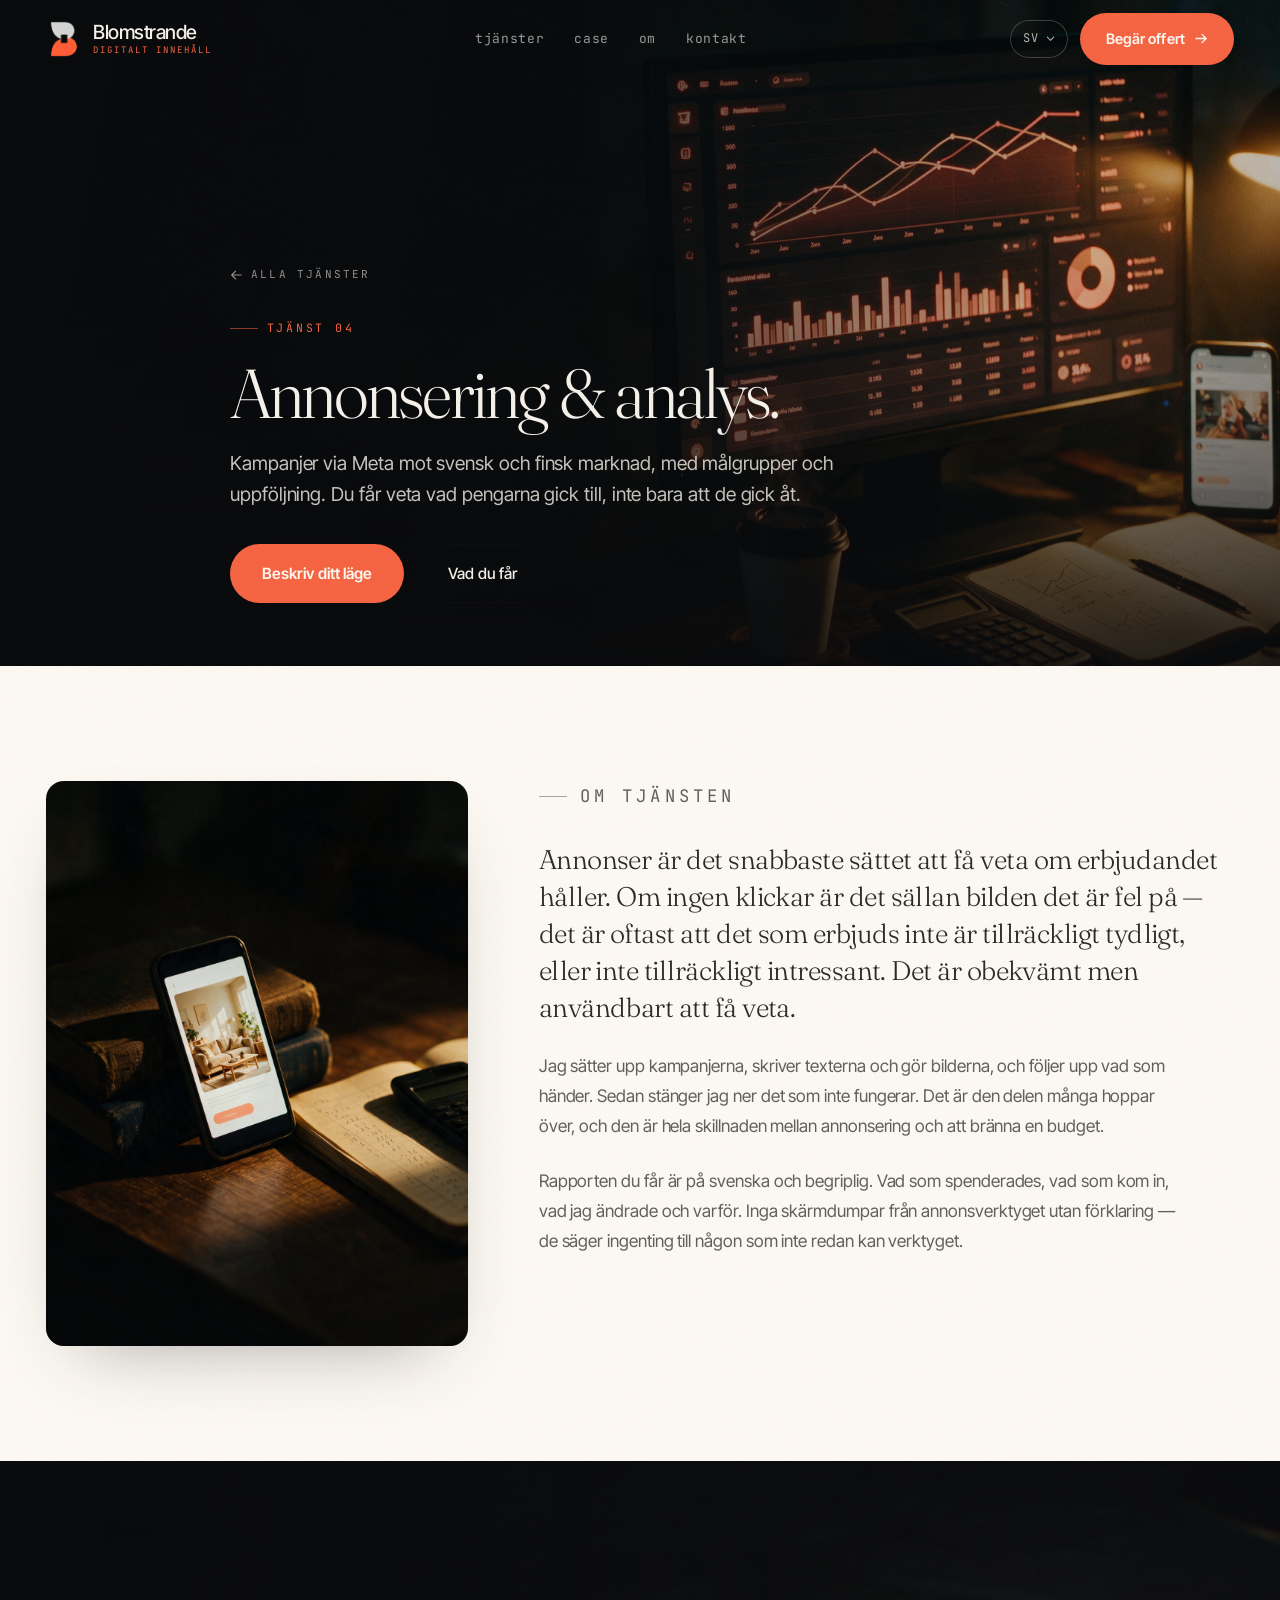
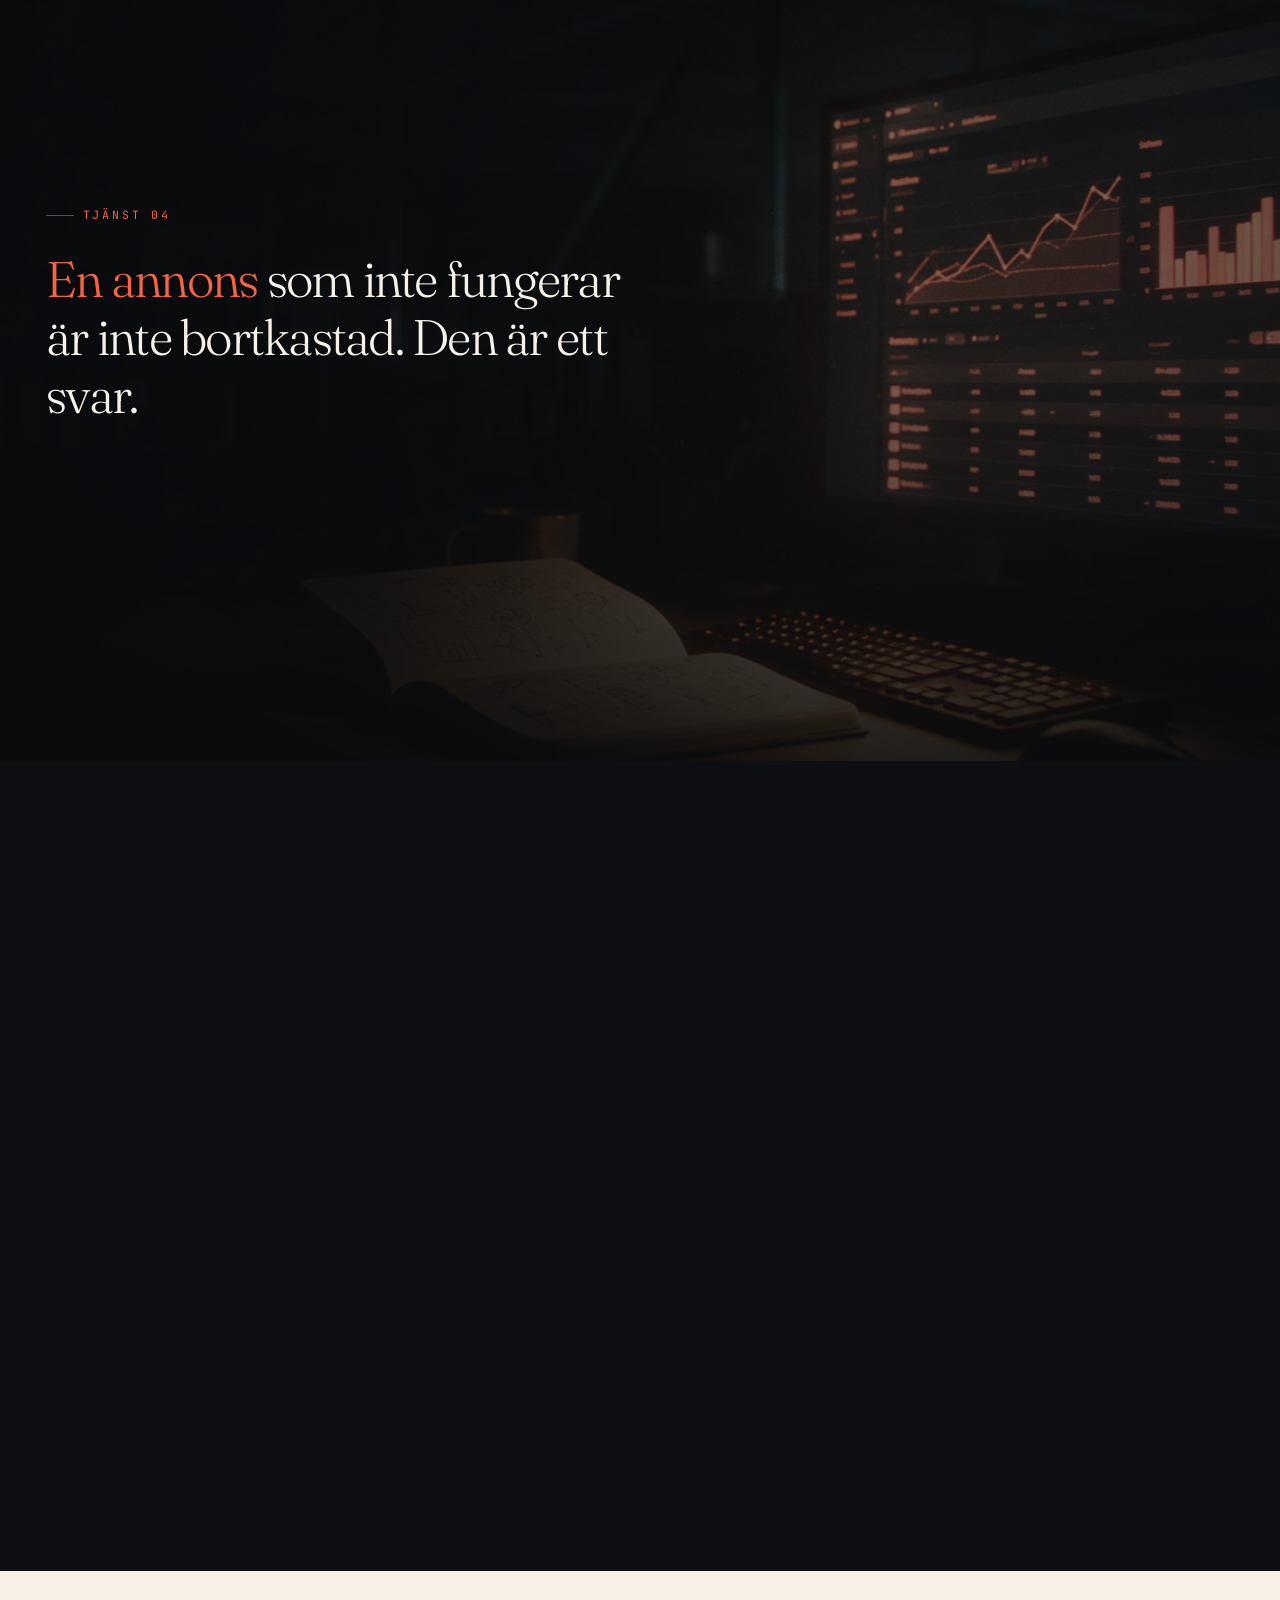
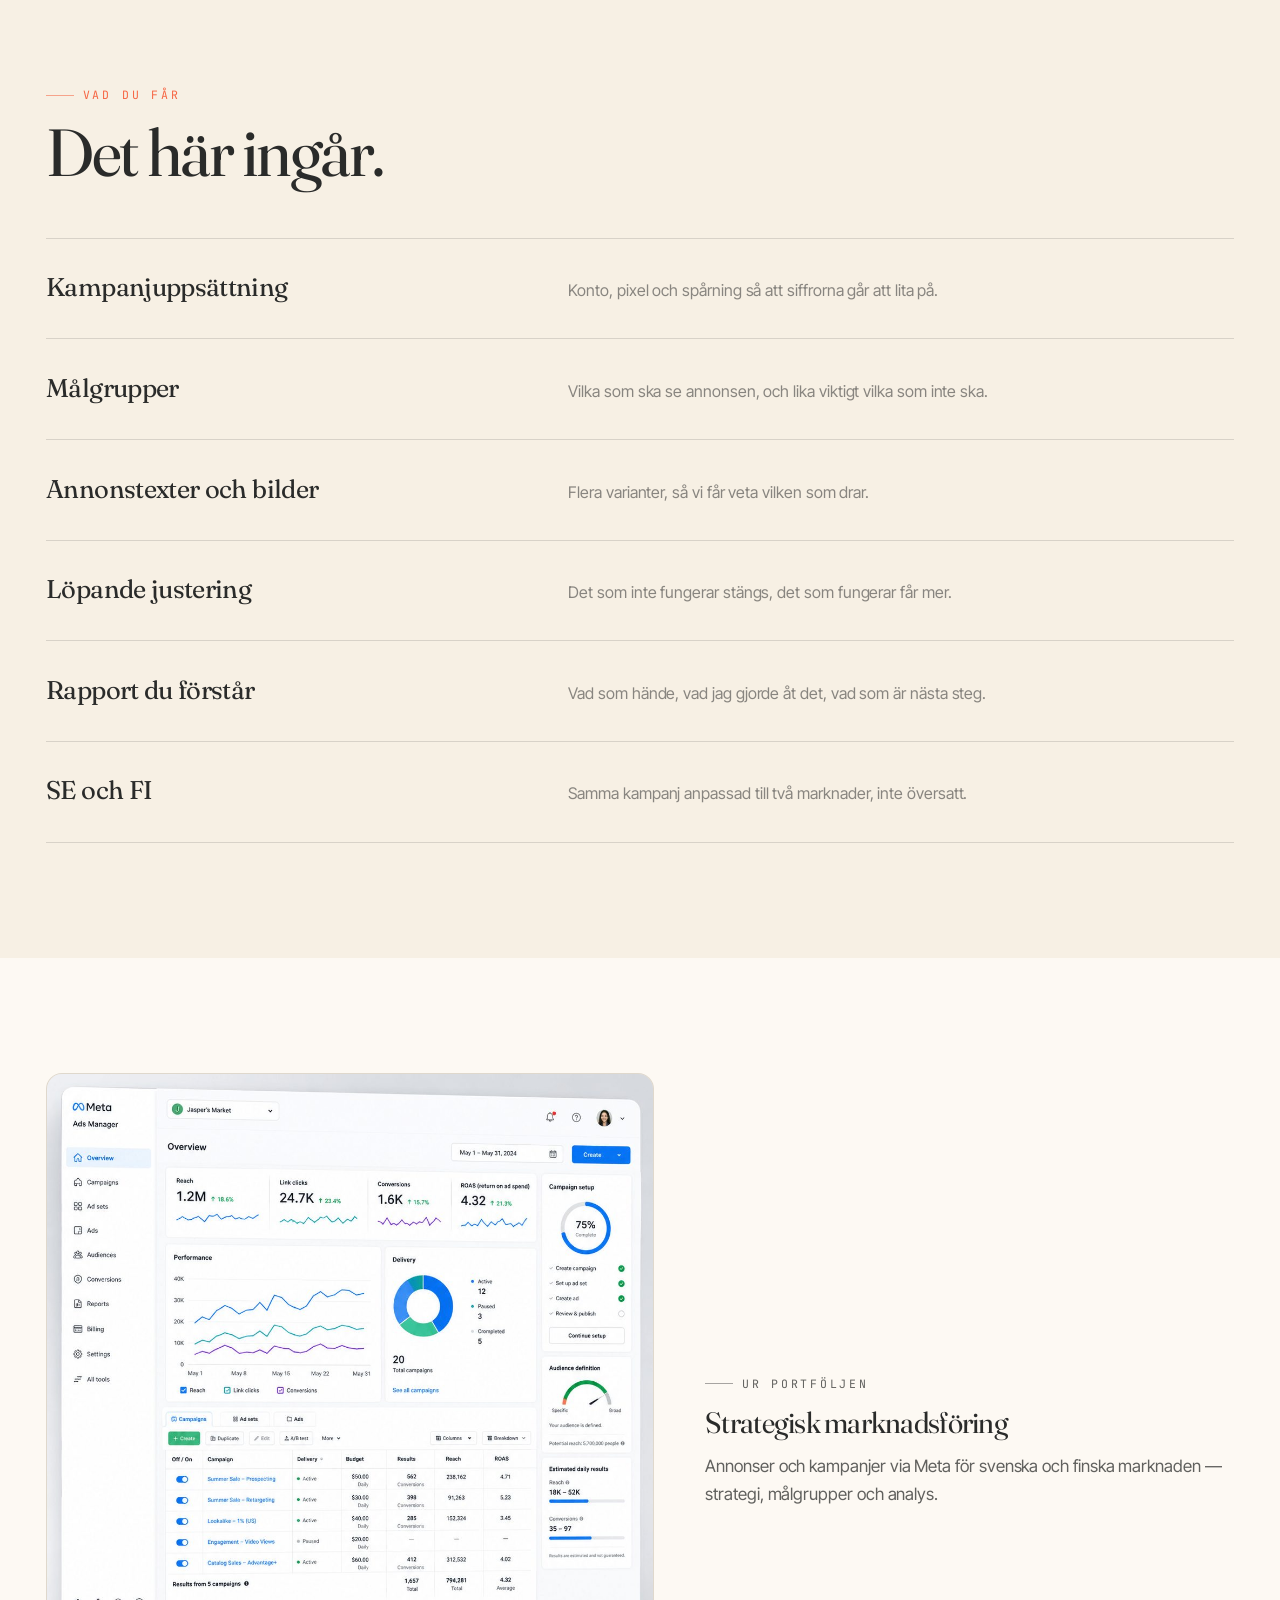
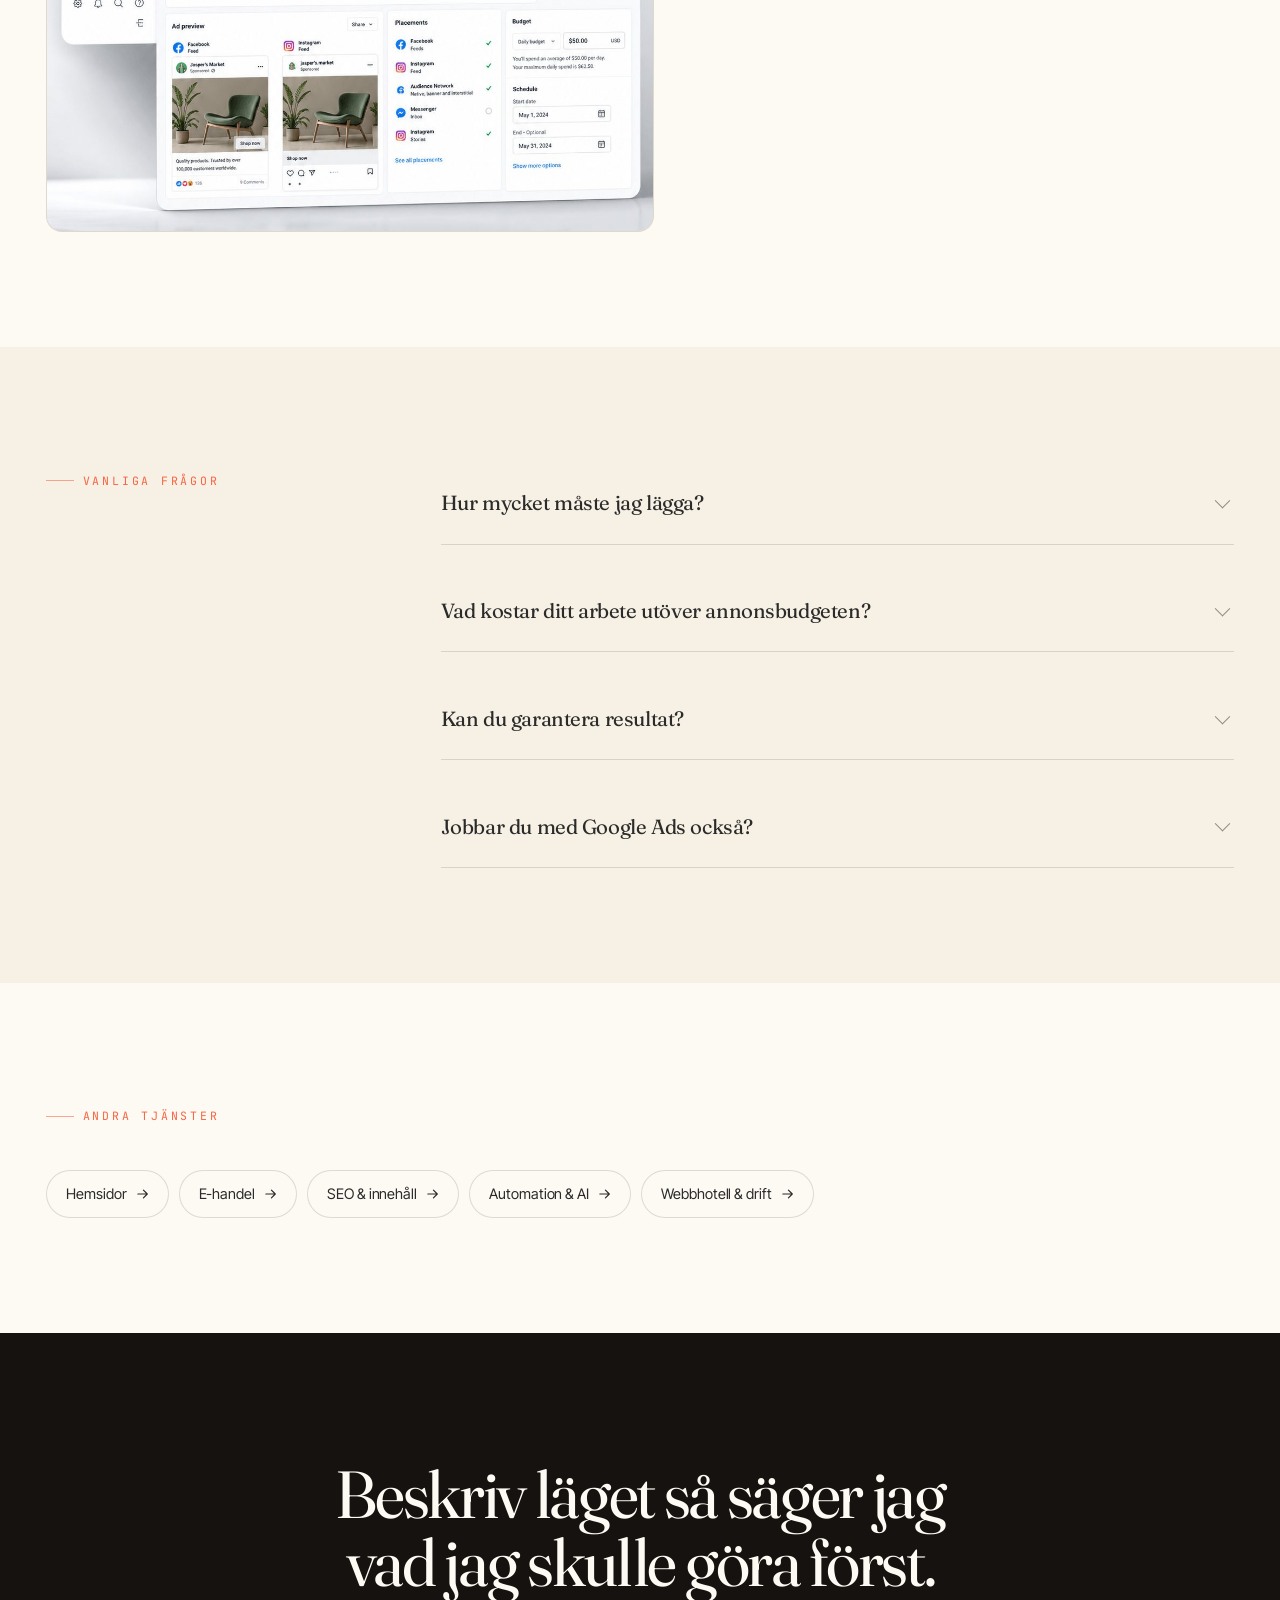
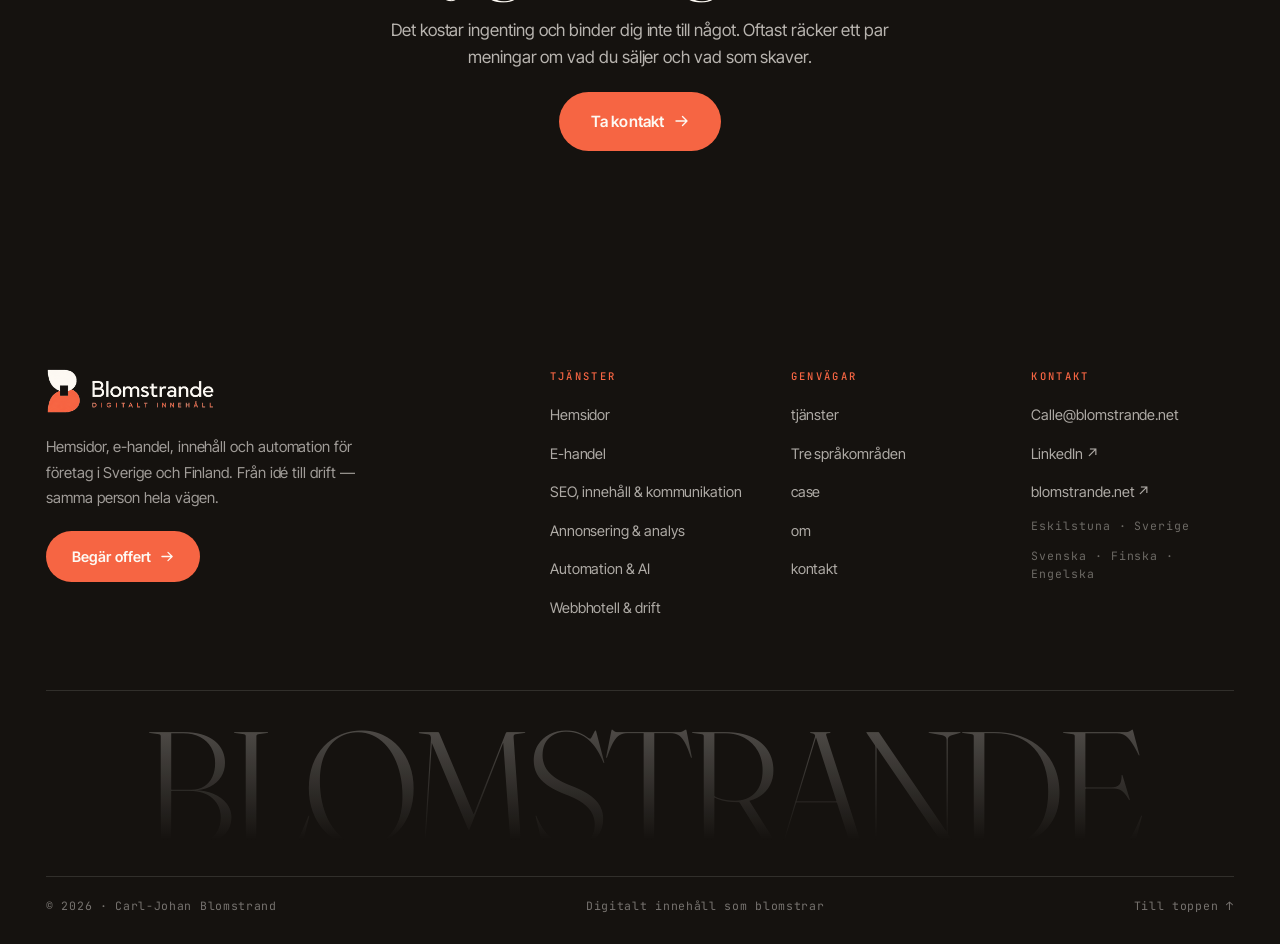
==== commit e24b728b: "mobilanpassning" ====
--- a/tjanster/annonsering-analys/index.html
+++ b/tjanster/annonsering-analys/index.html
@@ -88,7 +88,7 @@
 
 <main id="innehall">
 
-<section class="subhero" data-spotlight>
+<section class="subhero" id="toppen" data-spotlight>
   <div class="subhero__media" aria-hidden="true">
     <img src="../../assets/sub-annons.jpg" alt="" width="1920" height="1080" fetchpriority="high">
   </div>
@@ -238,14 +238,65 @@
 
 </main>
 
+<!-- Samma sidfot som startsidan. Klasserna måste matcha styles.css exakt —
+     en egen, förenklad sidfot här hamnade helt ostylad, eftersom
+     .foot__in / .foot__mail / .foot__ort aldrig funnits i stilmallen. -->
 <footer class="foot">
-  <div class="wrap foot__in">
-    <a class="brand" href="../../index.html" aria-label="Blomstrande">
-      <img class="brand__mark" src="../../assets/logo-mark.png" alt="" width="200" height="191" aria-hidden="true">
-      <span class="brand__txt"><b>Blomstrande</b><i data-i18n="footTag">Digitalt innehåll som blomstrar</i></span>
-    </a>
-    <p class="foot__mail"><a href="mailto:Calle@blomstrande.net">Calle@blomstrande.net</a></p>
-    <p class="foot__ort">Eskilstuna · SE &amp; FI</p>
+  <div class="wrap">
+
+    <div class="foot__top">
+      <div class="foot__brand">
+        <img class="foot__logo" src="../../assets/logo-light.png" alt="Blomstrande Digitalt Innehåll" width="621" height="169">
+        <p data-i18n="footBlurb">Hemsidor, e-handel, innehåll och automation för företag i Sverige och Finland. Från idé till drift — samma person hela vägen.</p>
+        <a class="btn btn--gold" href="../../index.html#kontakt" data-magnetic>
+          <span data-i18n="footCta">Begär offert</span>
+          <svg class="btn__arw" viewBox="0 0 14 14" width="13" height="13" aria-hidden="true"><path d="M1 7h11M7.5 2.5 12 7l-4.5 4.5" fill="none" stroke="currentColor" stroke-width="1.35" stroke-linecap="round" stroke-linejoin="round"/></svg>
+        </a>
+      </div>
+
+      <nav class="foot__cols" aria-label="Sidfot">
+        <div>
+          <h4 data-i18n="footServices">Tjänster</h4>
+          <ul>
+            <li><a href="../../tjanster/hemsidor/index.html" data-i18n="v1t">Hemsidor</a></li>
+            <li><a href="../../tjanster/e-handel/index.html" data-i18n="v2t">E-handel</a></li>
+            <li><a href="../../tjanster/seo-innehall/index.html" data-i18n="v3t">SEO, innehåll &amp; kommunikation</a></li>
+            <li><a href="../../tjanster/annonsering-analys/index.html" data-i18n="v4t">Annonsering &amp; analys</a></li>
+            <li><a href="../../tjanster/automation-ai/index.html" data-i18n="v5t">Automation &amp; AI</a></li>
+            <li><a href="../../tjanster/webbhotell-drift/index.html" data-i18n="v6t">Webbhotell &amp; drift</a></li>
+          </ul>
+        </div>
+        <div>
+          <h4 data-i18n="footNav">Genvägar</h4>
+          <ul>
+            <li><a href="../../index.html#tjanster" data-i18n="navServices">tjänster</a></li>
+            <li><a href="../../index.html#marknader" data-i18n="splitEyebrow">Tre språkområden</a></li>
+            <li><a href="../../index.html#case" data-i18n="navWork">case</a></li>
+            <li><a href="../../index.html#om" data-i18n="navAbout">om</a></li>
+            <li><a href="../../index.html#kontakt" data-i18n="navContact">kontakt</a></li>
+          </ul>
+        </div>
+        <div>
+          <h4 data-i18n="footContact">Kontakt</h4>
+          <ul>
+            <li><a href="mailto:Calle@blomstrande.net">Calle@blomstrande.net</a></li>
+            <li><a href="https://www.linkedin.com/" target="_blank" rel="noopener">LinkedIn ↗</a></li>
+            <li><a href="https://blomstrande.net" target="_blank" rel="noopener">blomstrande.net ↗</a></li>
+            <li class="foot__place">Eskilstuna · Sverige</li>
+            <li class="foot__place" data-i18n="footLangs">Svenska · Finska · Engelska</li>
+          </ul>
+        </div>
+      </nav>
+    </div>
+
+    <div class="foot__word" aria-hidden="true"><span>BLOMSTRANDE</span></div>
+
+    <div class="foot__bar">
+      <span>© 2026 · Carl-Johan Blomstrand</span>
+      <span data-i18n="footTag">Digitalt innehåll som blomstrar</span>
+      <a href="#toppen" class="foot__toTop"><span data-i18n="footTop">Till toppen</span> <i>↑</i></a>
+    </div>
+
   </div>
 </footer>
 
--- a/styles.css
+++ b/styles.css
@@ -952,6 +952,8 @@
   .services__grid{grid-template-columns:1fr;}
   .foot__cols{grid-template-columns:1fr 1fr;gap:26px;}
   .foot__bar{justify-content:flex-start;}
+  /* Ordmärket ska sluta jäms med spaltkanten, inte klippas av .foot__word. */
+  .foot__word span{font-size:11.4vw;}
   .pstep{grid-template-columns:44px minmax(0,1fr);gap:16px;}
   .psteps::before,.psteps::after{left:22px;}
   .services__foot{flex-direction:column;align-items:flex-start;}
@@ -1073,13 +1075,6 @@
 .casebox__media img{transition:transform 1.2s var(--ease);}
 .casebox__media:hover img{transform:scale(1.035);}
 
-@media (max-width:900px){
-  .far li{grid-template-columns:1fr;gap:10px;align-items:start;}
-  .far li::after{top:calc(clamp(26px,2.7vw,40px) + .5em);}
-  .intro{grid-template-columns:1fr;}
-  .intro__bild{position:static;max-width:520px;}
-  .tband__track{height:150vh;}
-}
 .sub__aside .eyebrow{margin:0;position:sticky;top:calc(var(--nav-h) + 26px);}
 .sub__prose{display:grid;gap:clamp(20px,2vw,28px);}
 .sub__prose > p{font-size:clamp(17px,1.35vw,19.5px);line-height:1.72;color:var(--cream-2);max-width:66ch;}
@@ -1169,15 +1164,76 @@
 .subslut p{color:rgba(253,249,243,.7);max-width:56ch;}
 html[data-theme="dark"] .subslut p{color:rgba(42,43,42,.72);}
 
+/* --------------------------------------------------------------------------
+   UNDERSIDOR — mindre skärmar
+
+   Undantagen måste stå EFTER basreglerna ovan. Ett @media-block väger inte
+   tyngre än en vanlig regel; vid samma specificitet vinner den som står sist
+   i filen. Ett tidigare block här ovanför försökte göra .far enspaltig men
+   låg före .far:s basregel, så telefonen fick två spalter ändå.
+   -------------------------------------------------------------------------- */
 @media (max-width:900px){
   .sub__grid{grid-template-columns:1fr;}
   .sub__aside .eyebrow{position:static;}
   .casebox{grid-template-columns:1fr;}
-}
+  .intro{grid-template-columns:1fr;gap:clamp(26px,4vw,44px);}
+  .intro__bild{position:static;}
+  .far li{grid-template-columns:1fr;gap:9px;align-items:start;}
+  .tband__track{height:150vh;}
+}
+
 @media (max-width:760px){
-  .subhero{min-height:auto;padding-top:calc(var(--nav-h) + 46px);padding-bottom:56px;}
-  .subhero__media img{object-position:70% 50%;}
-}
+  .subhero{min-height:auto;padding-top:calc(var(--nav-h) + 40px);padding-bottom:52px;}
+  /* På en telefon hamnar rubriken mitt över bilden i stället för vid sidan
+     om den. Då konkurrerar text på skärmarna i motivet med rubriken, så
+     bilden mjukas upp någon pixel — den blir bakgrund, inte innehåll. */
+  .subhero__media img{object-position:70% 50%;height:106%;
+    transform:translate3d(var(--hx,0px),var(--hy,0px),0) scale(1.09);filter:blur(2.5px);}
+  /* På bredden finns ingen "tom vänsterkant" att lägga rubriken på, så
+     slöjan måste täcka hela ytan i stället för bara ena sidan. */
+  .subhero__scrim{background:
+    linear-gradient(180deg,rgba(10,11,13,.88) 0%,rgba(10,11,13,.62) 32%,rgba(10,11,13,.80) 70%,rgba(10,11,13,.94) 100%),
+    linear-gradient(100deg,rgba(10,11,13,.74),rgba(10,11,13,.28) 88%);}
+  .subhero__h1{font-size:clamp(31px,8.6vw,42px);letter-spacing:-.03em;margin-bottom:16px;}
+  .subhero__lead{font-size:16.5px;line-height:1.62;}
+  .subhero__cta{gap:10px;margin-top:26px;}
+  .subhero__cta .btn{flex:1 1 100%;justify-content:center;}
+  .tillbaka{margin-bottom:20px;}
+
+  /* Porträttbilden blir en liggande vinjett i stället för en halv skärm hög
+     kloss — annars trycks texten under vecket direkt. */
+  .intro__bild{aspect-ratio:4/3;}
+  .intro__bild img{height:100%;object-fit:cover;}
+  .intro__text > p:nth-of-type(2){font-size:clamp(20px,5.4vw,24px);line-height:1.34;}
+
+  /* Bandet: kortare sträcka och en mening som får plats på bredden. */
+  .tband__track{height:125vh;}
+  .tband__sticky{height:100svh;}
+  .tband .scrub{max-width:none;font-size:clamp(23px,6.6vw,30px);}
+  .tband .eyebrow{margin-bottom:18px;}
+  /* Meningen ligger mitt över bilden här, inte i en mörk vänsterspalt. */
+  .tband__pin::after{background:
+    linear-gradient(180deg,rgba(10,11,13,.84) 0%,rgba(10,11,13,.62) 40%,rgba(10,11,13,.88) 100%),
+    linear-gradient(100deg,rgba(10,11,13,.80),rgba(10,11,13,.56));}
+
+  /* .far bygger sin rytm på hover, som inte finns på en telefon. Där får
+     varje rad i stället en kort korallstreck som fast markör. */
+  .far li{padding:22px 0;}
+  .far li::before{width:30px;}
+  .far li::after{display:none;}
+  .far li:hover{padding-left:0;background:none;}
+  .far h3{font-size:19px;}
+  .far p{font-size:15.5px;line-height:1.62;}
+
+  .casebox{gap:22px;}
+  .fq summary{padding-right:28px;font-size:18px;}
+  .fq > p{padding-right:4px;font-size:15.5px;}
+  .vidare__i{font-size:13.5px;padding:11px 16px;}
+  .subslut{padding:clamp(64px,12vw,90px) 0;}
+}
+
+/* Rubriker som nås via ankarlänk får inte hamna bakom den fasta menyn. */
+.sektion[id],.subhero[id]{scroll-margin-top:calc(var(--nav-h) + 18px);}
 
 /* Hela tjanstekortet ar klickbart. Lanken tacker kortet men ligger under
    pilen, sa hover-effekterna pa kortet fortsatter fungera. */
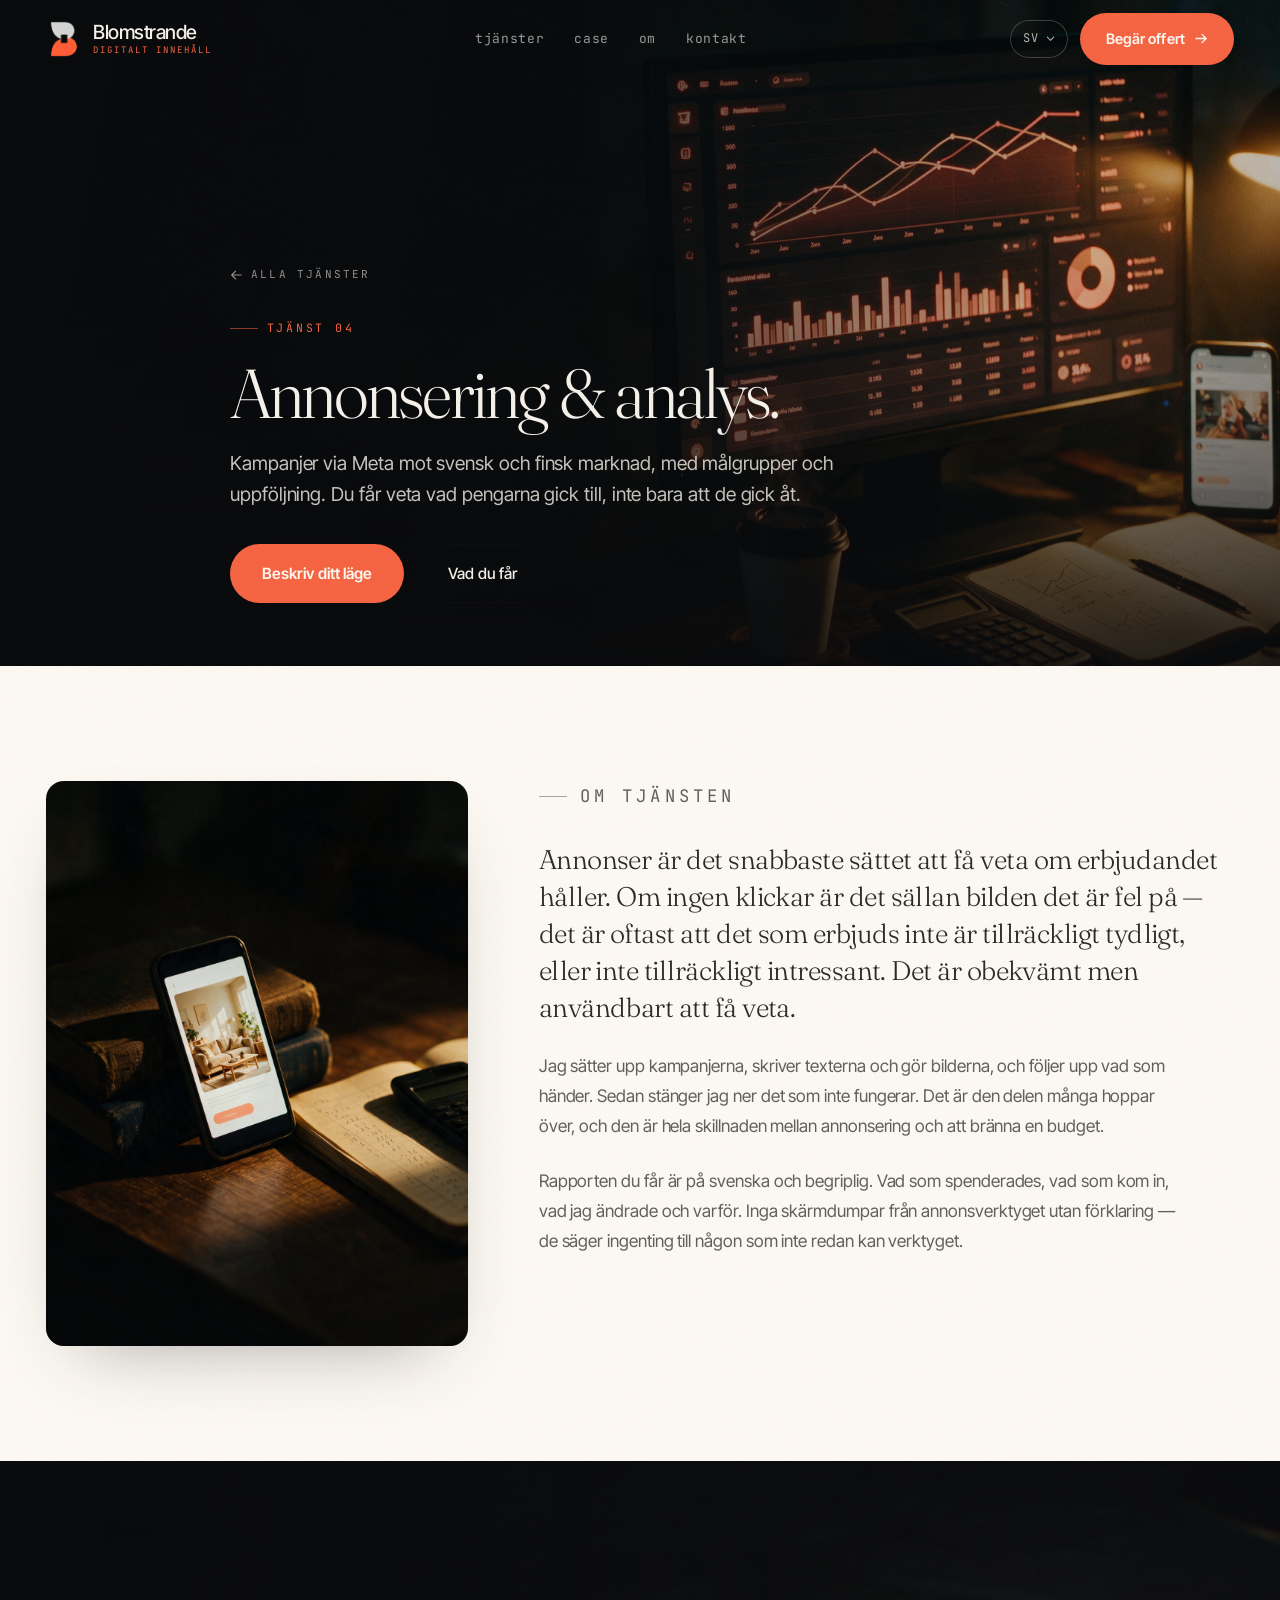
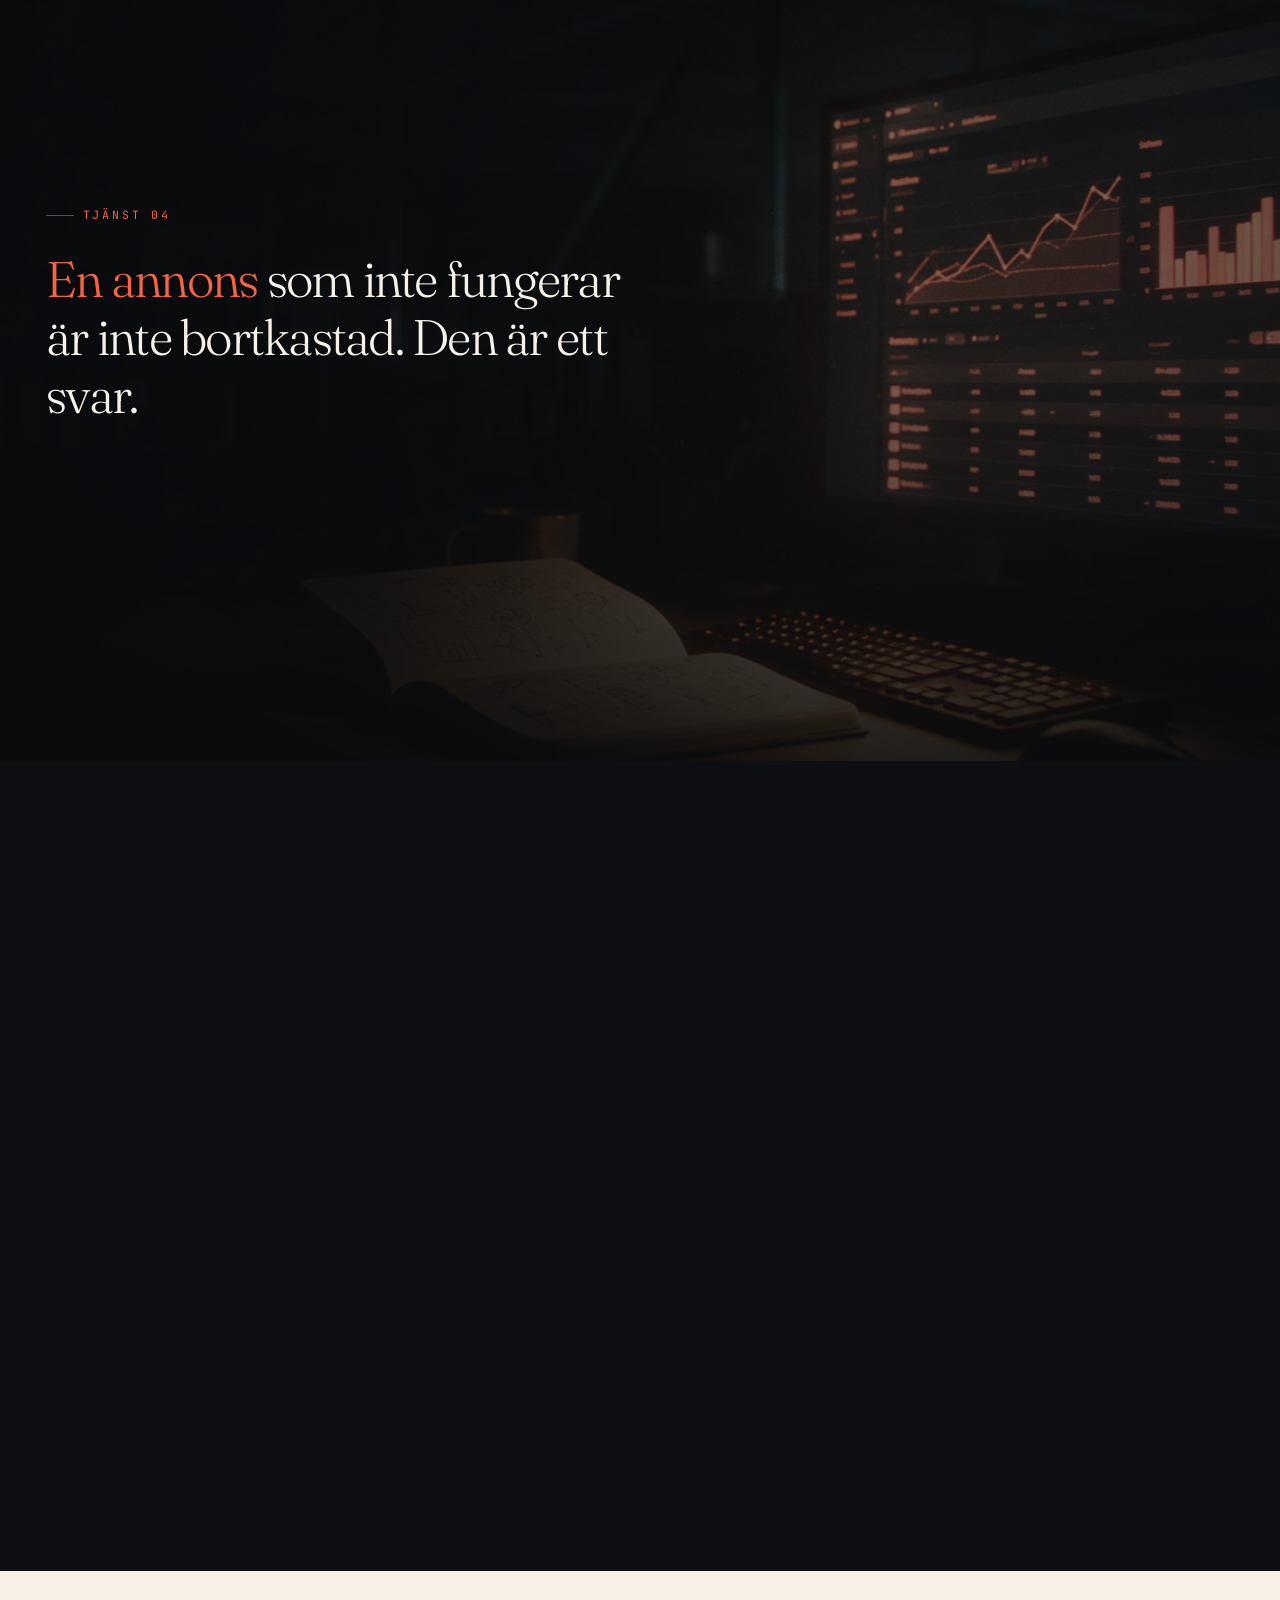
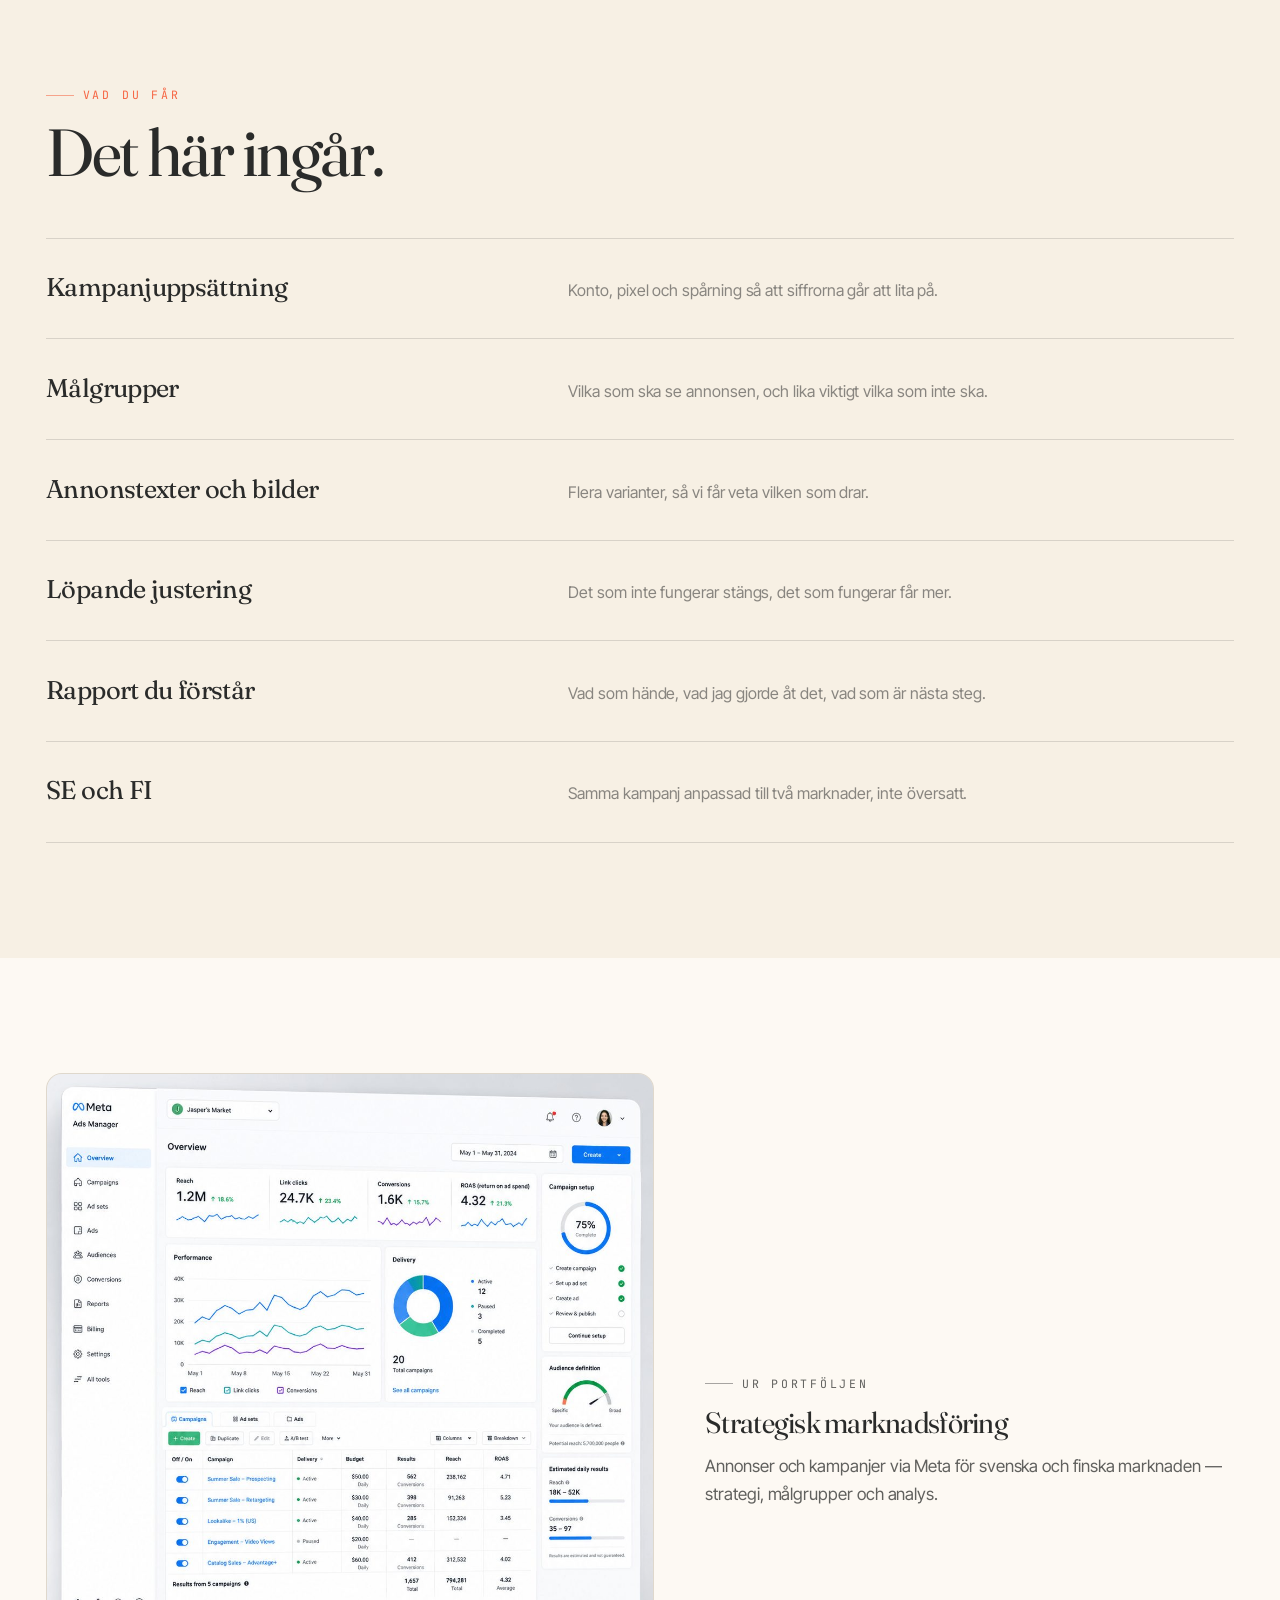
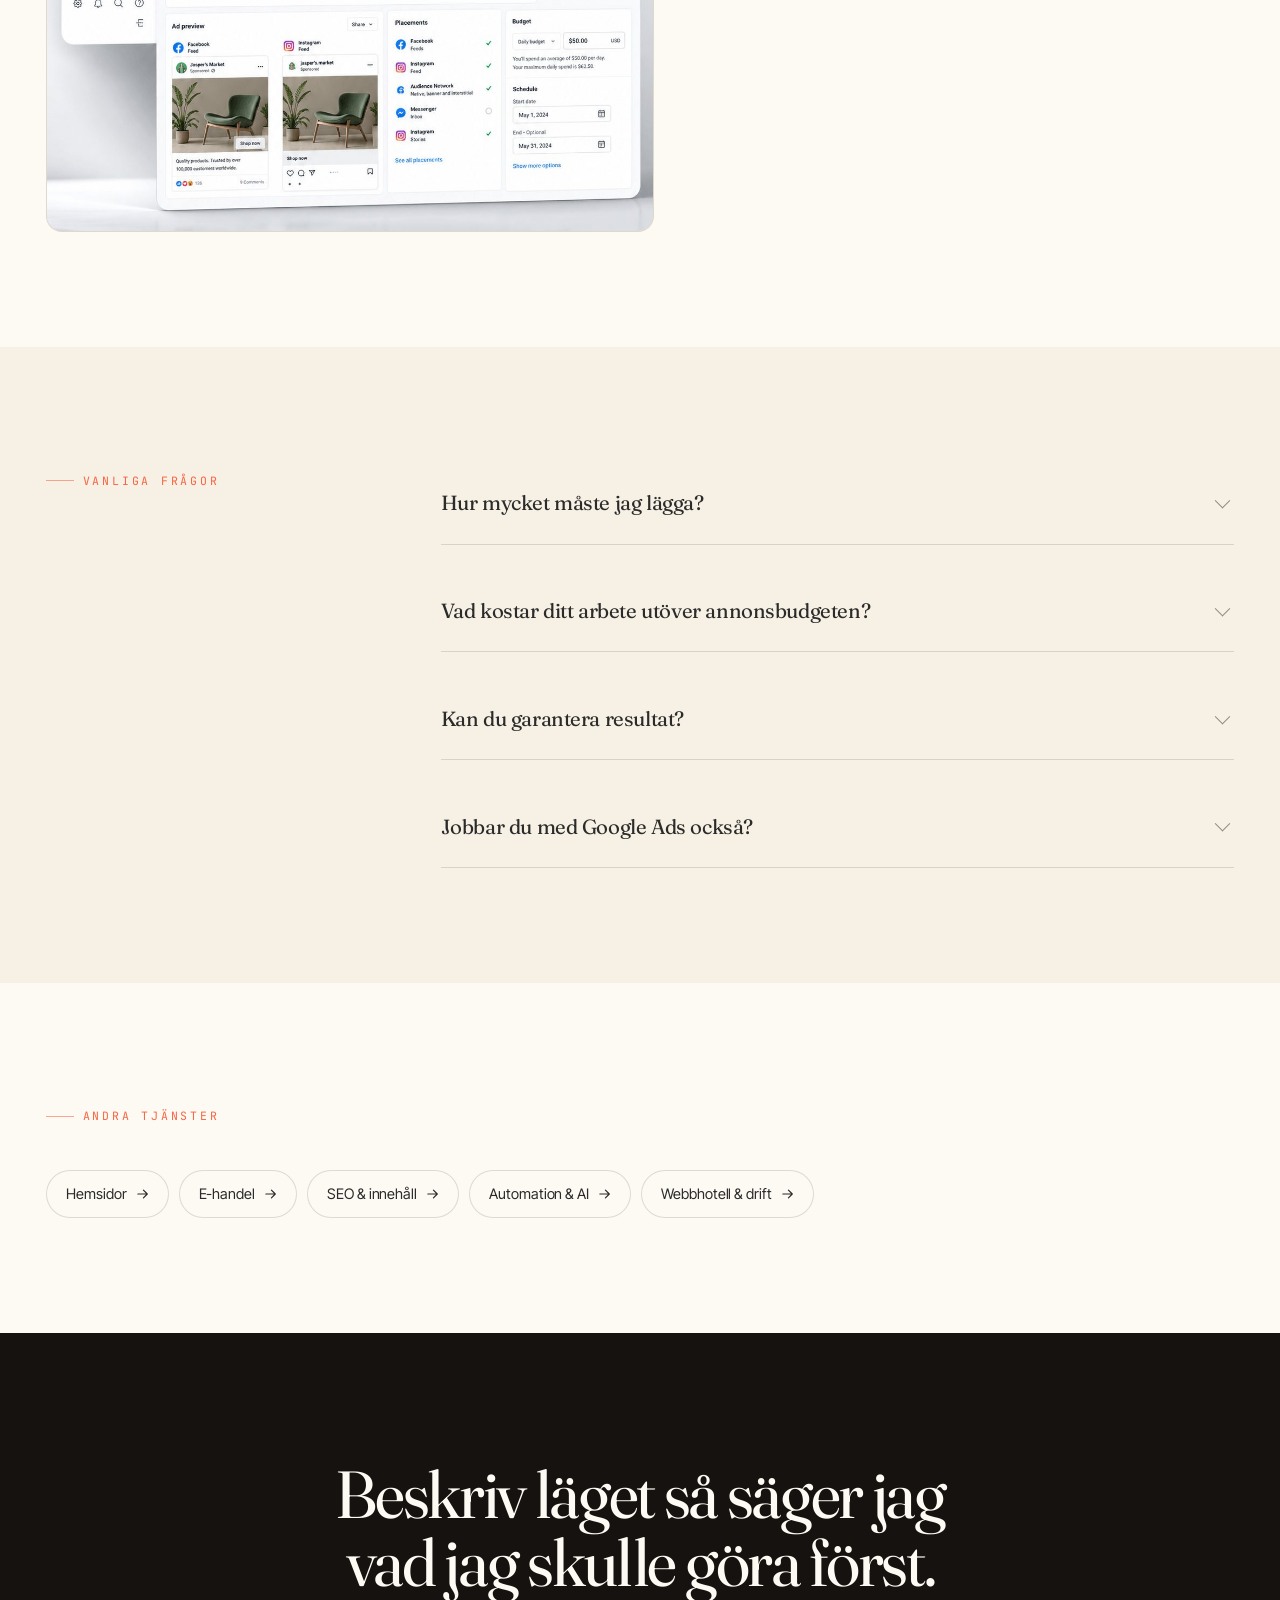
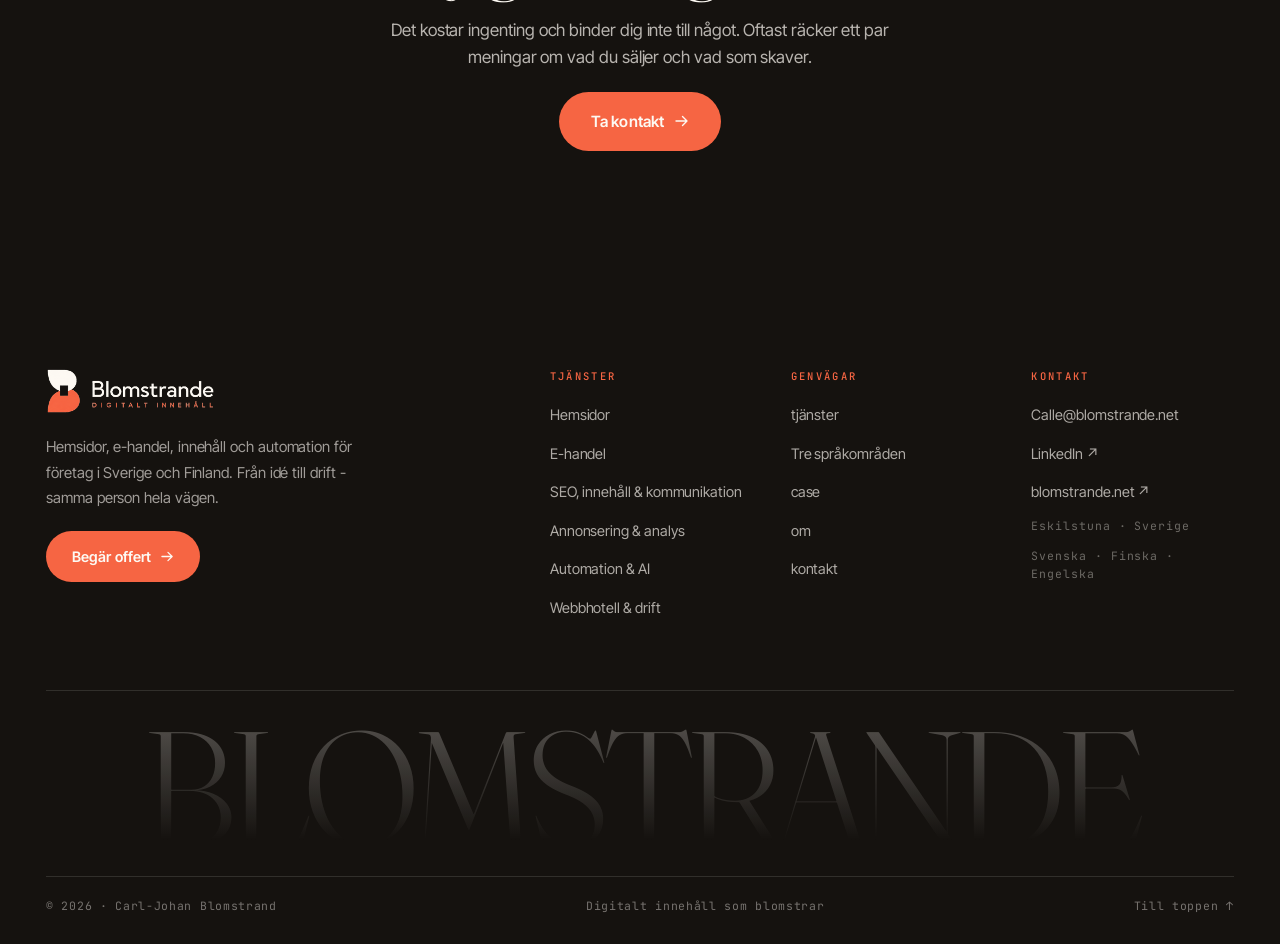
==== commit 732aabc7: "textjustering" ====
--- a/tjanster/annonsering-analys/index.html
+++ b/tjanster/annonsering-analys/index.html
@@ -1,15 +1,15 @@
 <!DOCTYPE html>
-<html lang="sv" data-title-sv="Annonsering & analys. — Blomstrande" data-title-en="Advertising & analytics. — Blomstrande">
+<html lang="sv" data-title-sv="Annonsering & analys. - Blomstrande" data-title-en="Advertising & analytics. - Blomstrande">
 <head>
 <meta charset="utf-8">
 <meta name="viewport" content="width=device-width, initial-scale=1, viewport-fit=cover">
-<title>Annonsering & analys. — Blomstrande</title>
+<title>Annonsering & analys. - Blomstrande</title>
 <meta name="description" content="Kampanjer via Meta mot svensk och finsk marknad, med målgrupper och uppföljning. Du får veta vad pengarna gick till, inte bara att de gick åt.">
 <meta name="theme-color" content="#FDF9F3">
 <link rel="canonical" href="https://blomstrande.net/tjanster/annonsering-analys/">
 
 <meta property="og:type" content="article">
-<meta property="og:title" content="Annonsering & analys. — Blomstrande">
+<meta property="og:title" content="Annonsering & analys. - Blomstrande">
 <meta property="og:description" content="Kampanjer via Meta mot svensk och finsk marknad, med målgrupper och uppföljning. Du får veta vad pengarna gick till, inte bara att de gick åt.">
 <meta property="og:url" content="https://blomstrande.net/tjanster/annonsering-analys/">
 <meta property="og:image" content="https://blomstrande.net/assets/sub-annons.jpg">
@@ -43,7 +43,7 @@
 
 <header class="nav" id="nav">
   <div class="nav__in wrap">
-    <a class="brand" href="../../index.html" aria-label="Blomstrande — Digitalt innehåll">
+    <a class="brand" href="../../index.html" aria-label="Blomstrande - Digitalt innehåll">
       <img class="brand__mark" src="../../assets/logo-mark.png" alt="" width="200" height="191" aria-hidden="true">
       <span class="brand__txt"><b>Blomstrande</b><i data-i18n="brandSub">Digitalt innehåll</i></span>
     </a>
@@ -115,15 +115,15 @@
     </figure>
     <div class="intro__text">
       <p class="eyebrow" data-reveal><span data-i18n="omTjansten">Om tjänsten</span></p>
-        <p data-reveal data-i18n="p4p0">Annonser är det snabbaste sättet att få veta om erbjudandet håller. Om ingen klickar är det sällan bilden det är fel på — det är oftast att det som erbjuds inte är tillräckligt tydligt, eller inte tillräckligt intressant. Det är obekvämt men användbart att få veta.</p>
+        <p data-reveal data-i18n="p4p0">Annonser är det snabbaste sättet att få veta om erbjudandet håller. Om ingen klickar är det sällan bilden det är fel på - det är oftast att det som erbjuds inte är tillräckligt tydligt, eller inte tillräckligt intressant. Det är obekvämt men användbart att få veta.</p>
         <p data-reveal data-i18n="p4p1">Jag sätter upp kampanjerna, skriver texterna och gör bilderna, och följer upp vad som händer. Sedan stänger jag ner det som inte fungerar. Det är den delen många hoppar över, och den är hela skillnaden mellan annonsering och att bränna en budget.</p>
-        <p data-reveal data-i18n="p4p2">Rapporten du får är på svenska och begriplig. Vad som spenderades, vad som kom in, vad jag ändrade och varför. Inga skärmdumpar från annonsverktyget utan förklaring — de säger ingenting till någon som inte redan kan verktyget.</p>
+        <p data-reveal data-i18n="p4p2">Rapporten du får är på svenska och begriplig. Vad som spenderades, vad som kom in, vad jag ändrade och varför. Inga skärmdumpar från annonsverktyget utan förklaring - de säger ingenting till någon som inte redan kan verktyget.</p>
     </div>
   </div>
 </section>
 
 <!-- Bandet: bilden nålas fast och meningen tänds ord för ord med scrollen.
-     Klippningen ligger i __pin, aldrig på sektionen — overflow:hidden på en
+     Klippningen ligger i __pin, aldrig på sektionen - overflow:hidden på en
      förälder skapar en scroll-container och dödar position:sticky. -->
 <section class="tband">
   <div class="tband__bg" aria-hidden="true">
@@ -180,7 +180,7 @@
     <div class="casebox__body">
       <p class="eyebrow"><span data-i18n="uttag">Ur portföljen</span></p>
       <h2 class="h3">Strategisk marknadsföring</h2>
-      <p data-i18n="p4caseb">Annonser och kampanjer via Meta för svenska och finska marknaden — strategi, målgrupper och analys.</p>
+      <p data-i18n="p4caseb">Annonser och kampanjer via Meta för svenska och finska marknaden - strategi, målgrupper och analys.</p>
       <div class="casebox__cta"></div>
     </div>
   </div>
@@ -238,7 +238,7 @@
 
 </main>
 
-<!-- Samma sidfot som startsidan. Klasserna måste matcha styles.css exakt —
+<!-- Samma sidfot som startsidan. Klasserna måste matcha styles.css exakt -
      en egen, förenklad sidfot här hamnade helt ostylad, eftersom
      .foot__in / .foot__mail / .foot__ort aldrig funnits i stilmallen. -->
 <footer class="foot">
@@ -247,7 +247,7 @@
     <div class="foot__top">
       <div class="foot__brand">
         <img class="foot__logo" src="../../assets/logo-light.png" alt="Blomstrande Digitalt Innehåll" width="621" height="169">
-        <p data-i18n="footBlurb">Hemsidor, e-handel, innehåll och automation för företag i Sverige och Finland. Från idé till drift — samma person hela vägen.</p>
+        <p data-i18n="footBlurb">Hemsidor, e-handel, innehåll och automation för företag i Sverige och Finland. Från idé till drift - samma person hela vägen.</p>
         <a class="btn btn--gold" href="../../index.html#kontakt" data-magnetic>
           <span data-i18n="footCta">Begär offert</span>
           <svg class="btn__arw" viewBox="0 0 14 14" width="13" height="13" aria-hidden="true"><path d="M1 7h11M7.5 2.5 12 7l-4.5 4.5" fill="none" stroke="currentColor" stroke-width="1.35" stroke-linecap="round" stroke-linejoin="round"/></svg>
--- a/styles.css
+++ b/styles.css
@@ -848,6 +848,9 @@
 .field textarea{resize:vertical;min-height:112px;}
 .form__note{font-family:var(--f-mono);font-size:11px;letter-spacing:.05em;color:var(--cream-4);text-align:center;}
 .form__note.is-ok{color:var(--gold);}
+.form__note.is-err{color:#ff8d6b;}
+/* Honungsfällan för spambottar. Aldrig synlig, aldrig i tab-ordningen. */
+.form__hp{position:absolute;left:-9999px;width:1px;height:1px;overflow:hidden;}
 
 /* ==========================================================================
    SIDFOT
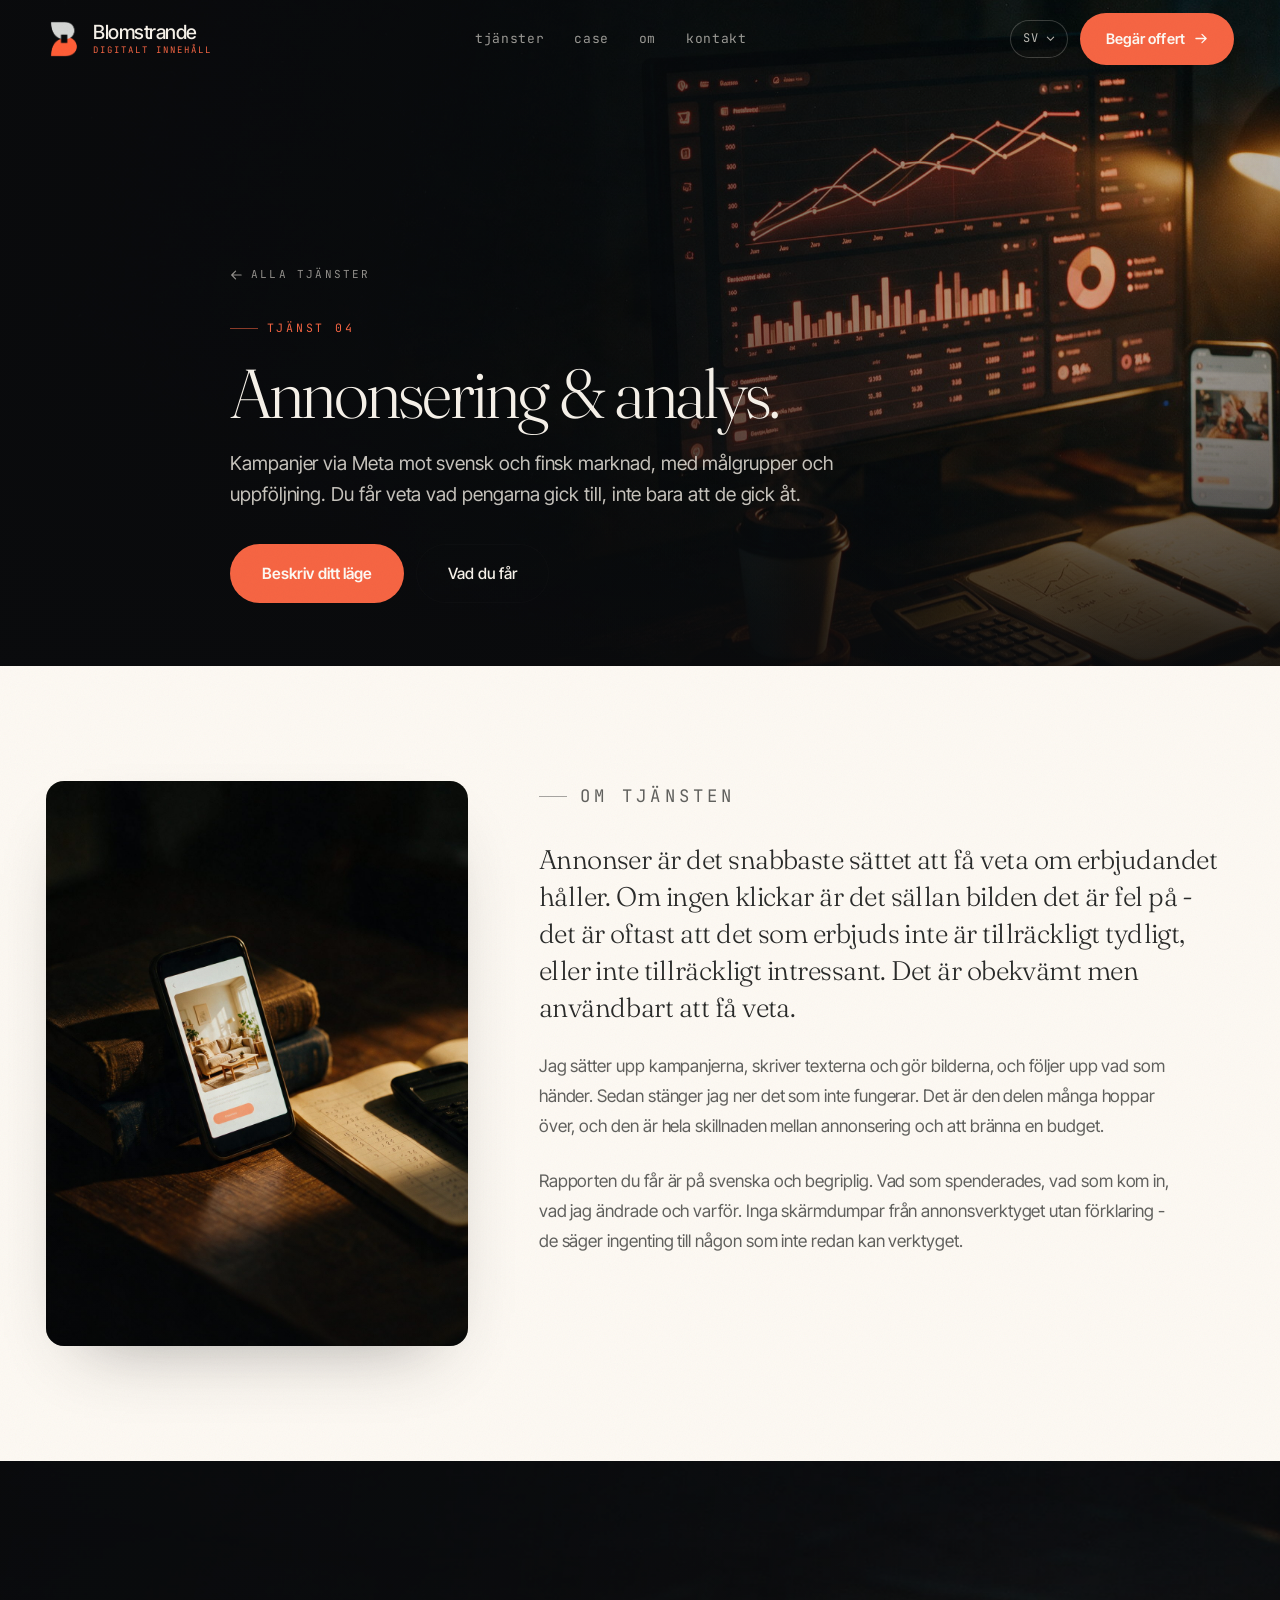
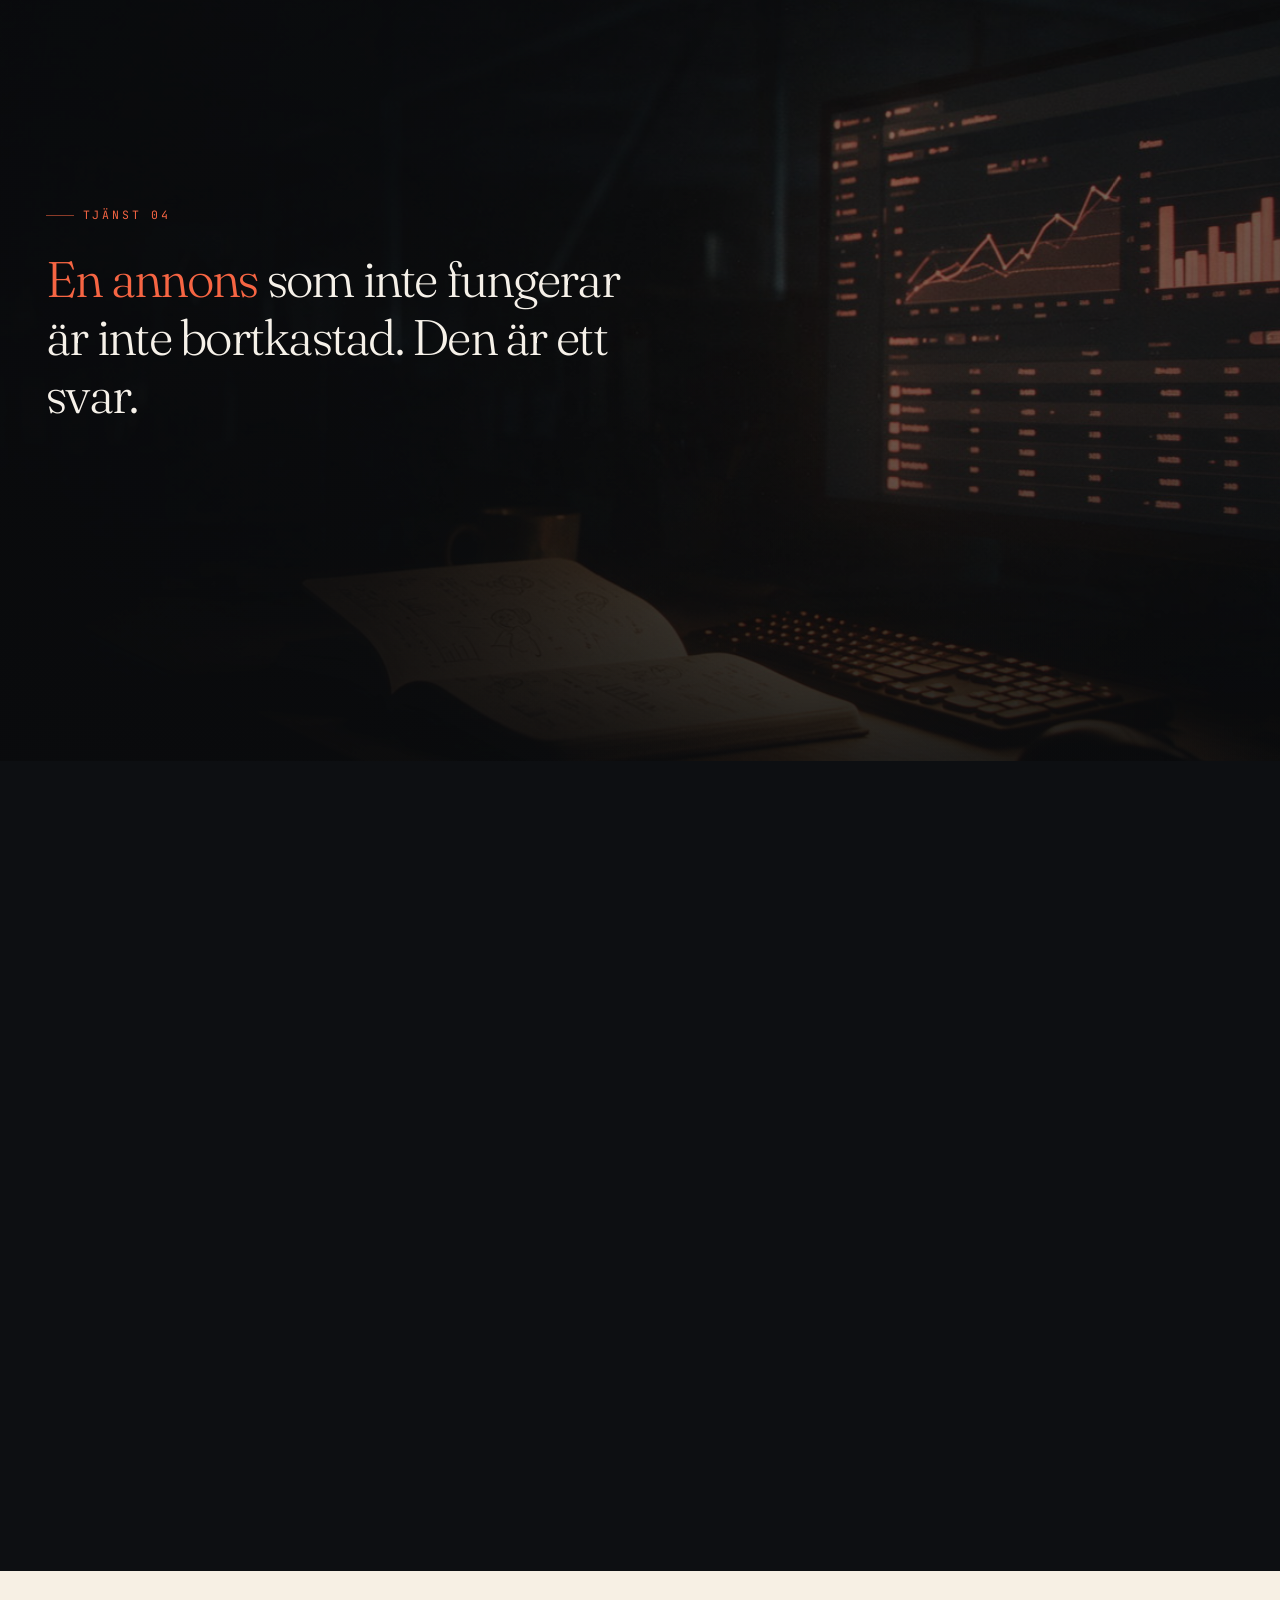
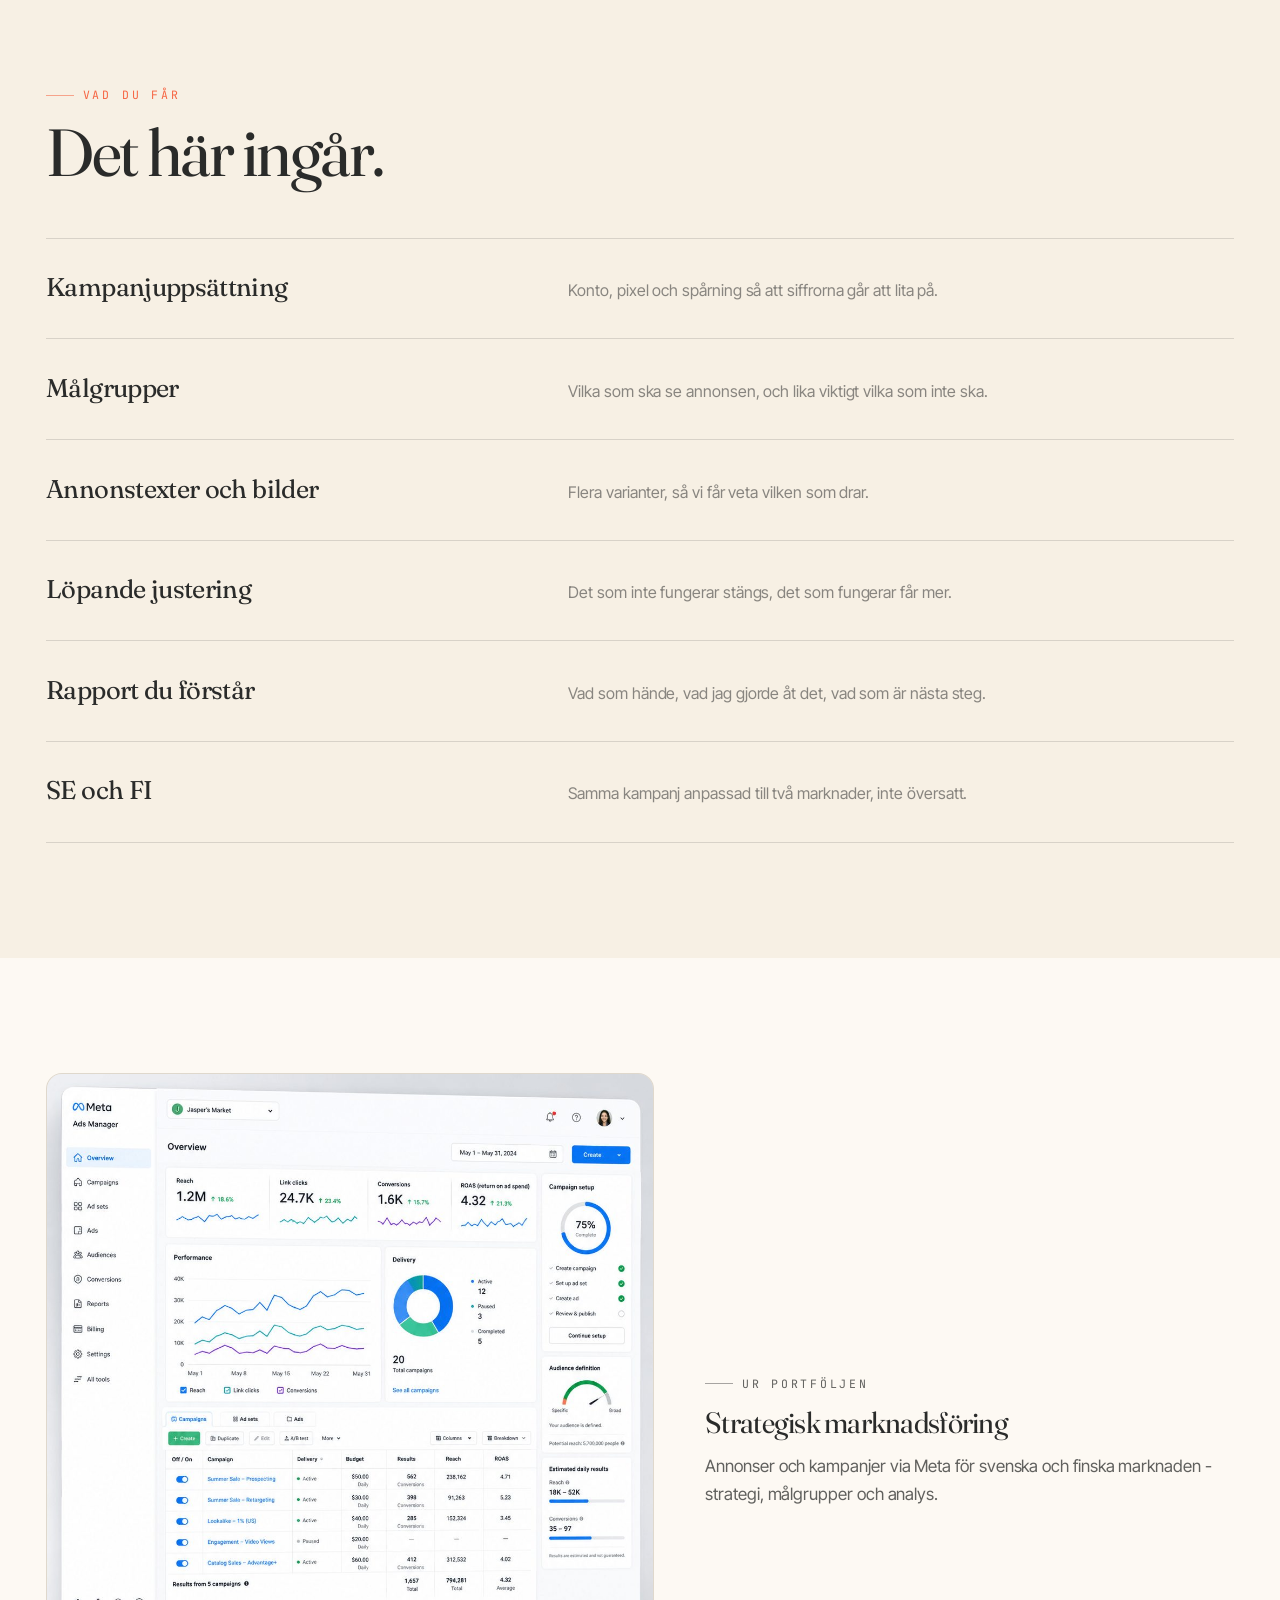
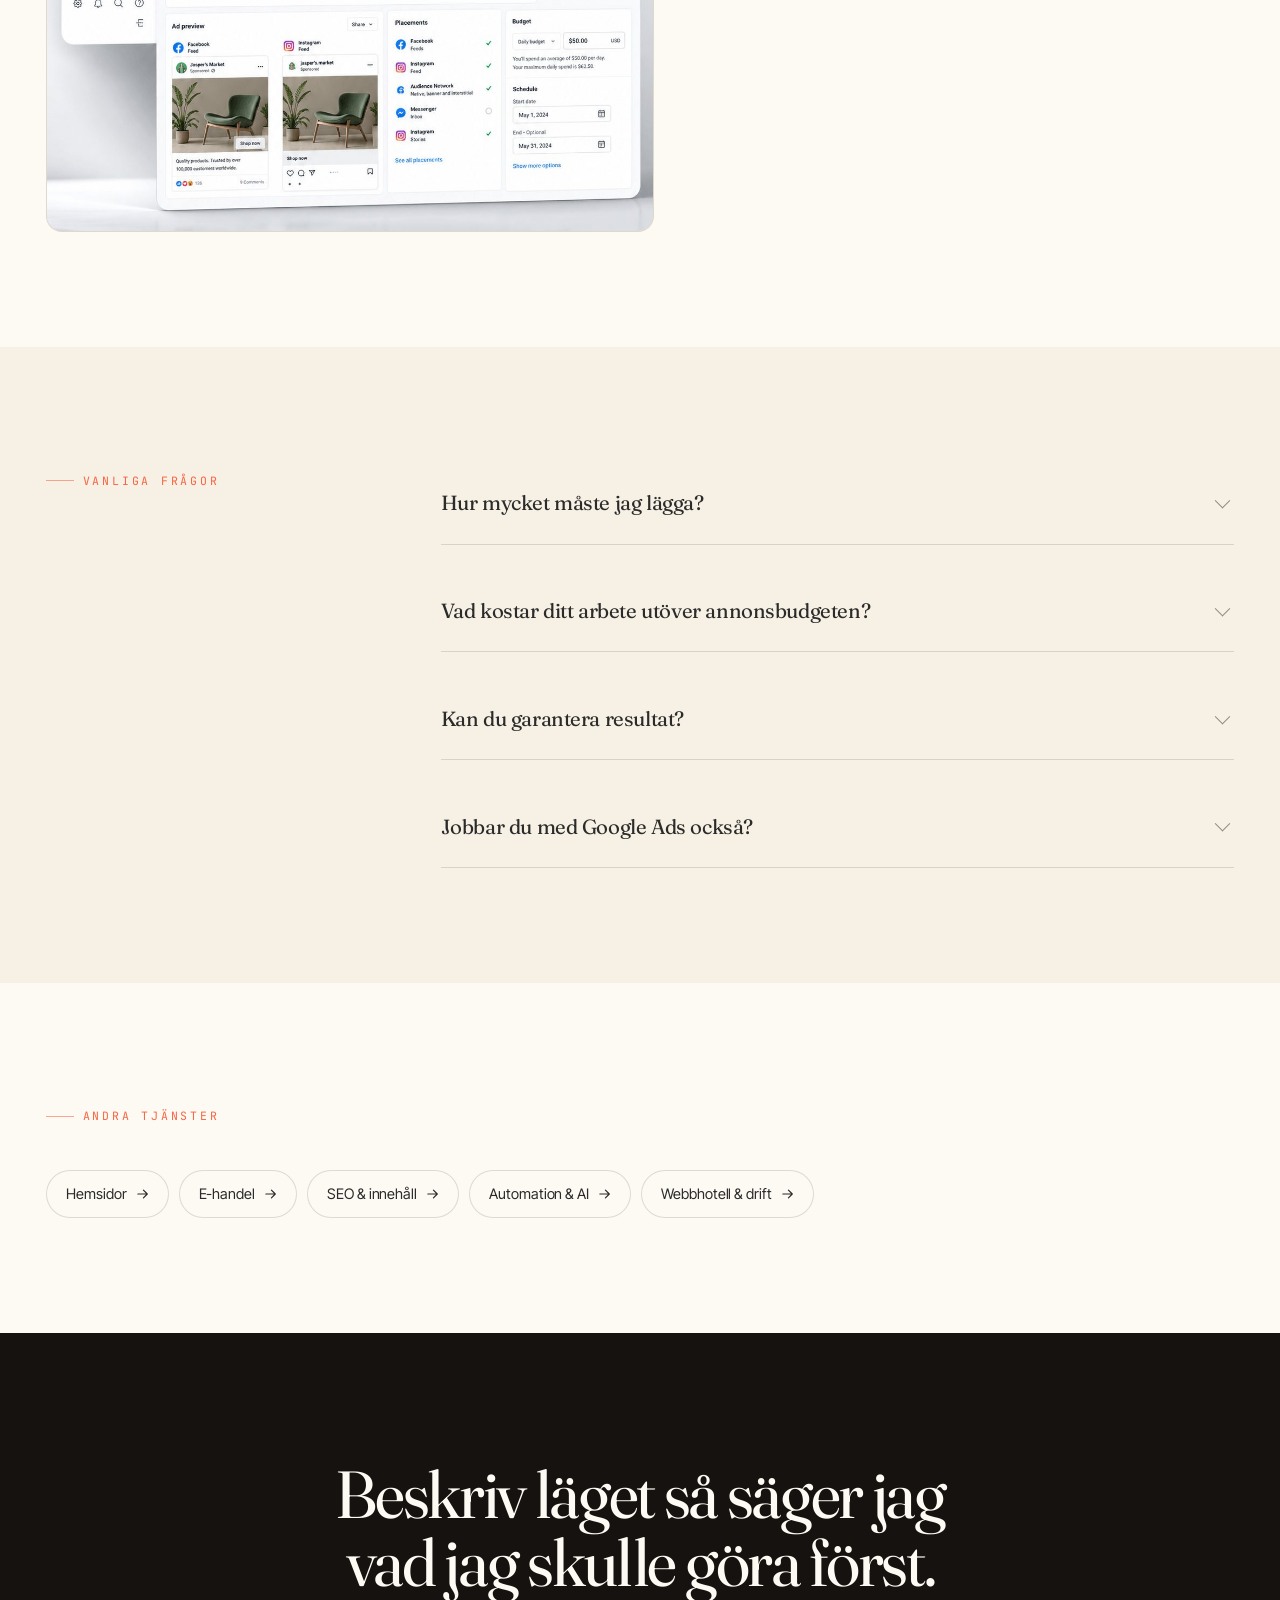
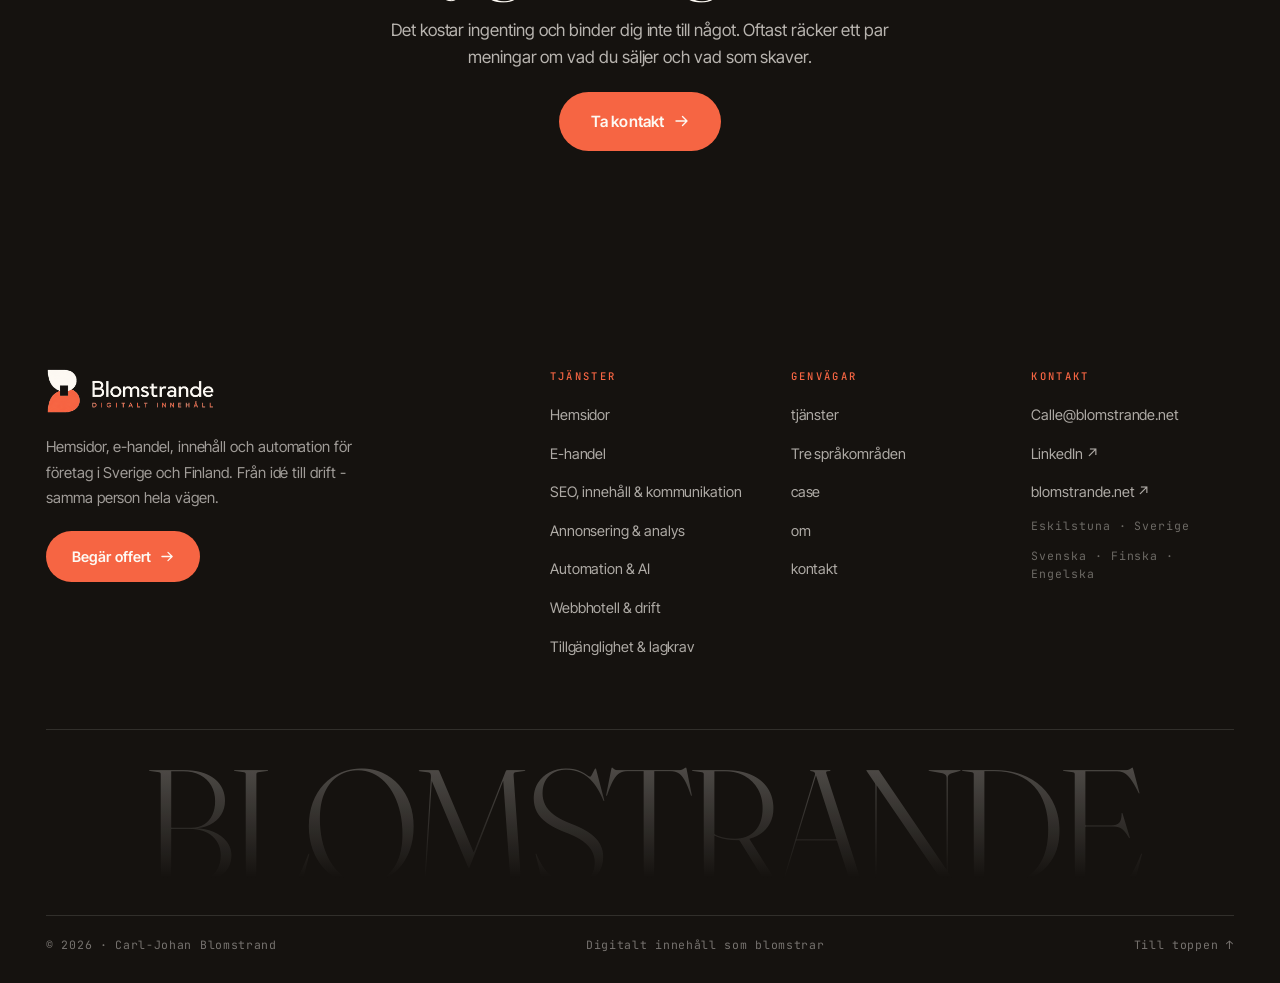
==== commit 83332b15: "Ny tjänstesida: tillgänglighet och lagkrav Lägger till /tjanster/tillganglighet/ som sjunde tjänst, " ====
--- a/tjanster/annonsering-analys/index.html
+++ b/tjanster/annonsering-analys/index.html
@@ -256,7 +256,7 @@
 
       <nav class="foot__cols" aria-label="Sidfot">
         <div>
-          <h4 data-i18n="footServices">Tjänster</h4>
+          <h3 data-i18n="footServices">Tjänster</h3>
           <ul>
             <li><a href="../../tjanster/hemsidor/index.html" data-i18n="v1t">Hemsidor</a></li>
             <li><a href="../../tjanster/e-handel/index.html" data-i18n="v2t">E-handel</a></li>
@@ -264,10 +264,11 @@
             <li><a href="../../tjanster/annonsering-analys/index.html" data-i18n="v4t">Annonsering &amp; analys</a></li>
             <li><a href="../../tjanster/automation-ai/index.html" data-i18n="v5t">Automation &amp; AI</a></li>
             <li><a href="../../tjanster/webbhotell-drift/index.html" data-i18n="v6t">Webbhotell &amp; drift</a></li>
+          <li><a href="../../tjanster/tillganglighet/index.html" data-i18n="v7t">Tillgänglighet &amp; lagkrav</a></li>
           </ul>
         </div>
         <div>
-          <h4 data-i18n="footNav">Genvägar</h4>
+          <h3 data-i18n="footNav">Genvägar</h3>
           <ul>
             <li><a href="../../index.html#tjanster" data-i18n="navServices">tjänster</a></li>
             <li><a href="../../index.html#marknader" data-i18n="splitEyebrow">Tre språkområden</a></li>
@@ -277,7 +278,7 @@
           </ul>
         </div>
         <div>
-          <h4 data-i18n="footContact">Kontakt</h4>
+          <h3 data-i18n="footContact">Kontakt</h3>
           <ul>
             <li><a href="mailto:Calle@blomstrande.net">Calle@blomstrande.net</a></li>
             <li><a href="https://www.linkedin.com/" target="_blank" rel="noopener">LinkedIn ↗</a></li>
--- a/styles.css
+++ b/styles.css
@@ -869,7 +869,7 @@
 .foot__brand p{max-width:38ch;font-size:15px;line-height:1.7;color:color-mix(in srgb,var(--invert-fg) 60%,transparent);}
 
 .foot__cols{display:grid;grid-template-columns:repeat(3,1fr);gap:clamp(22px,3vw,48px);}
-.foot h4{
+.foot h3{
   font-family:var(--f-mono);font-size:10.5px;letter-spacing:.22em;text-transform:uppercase;
   color:var(--gold);margin-bottom:16px;font-weight:500;
 }
